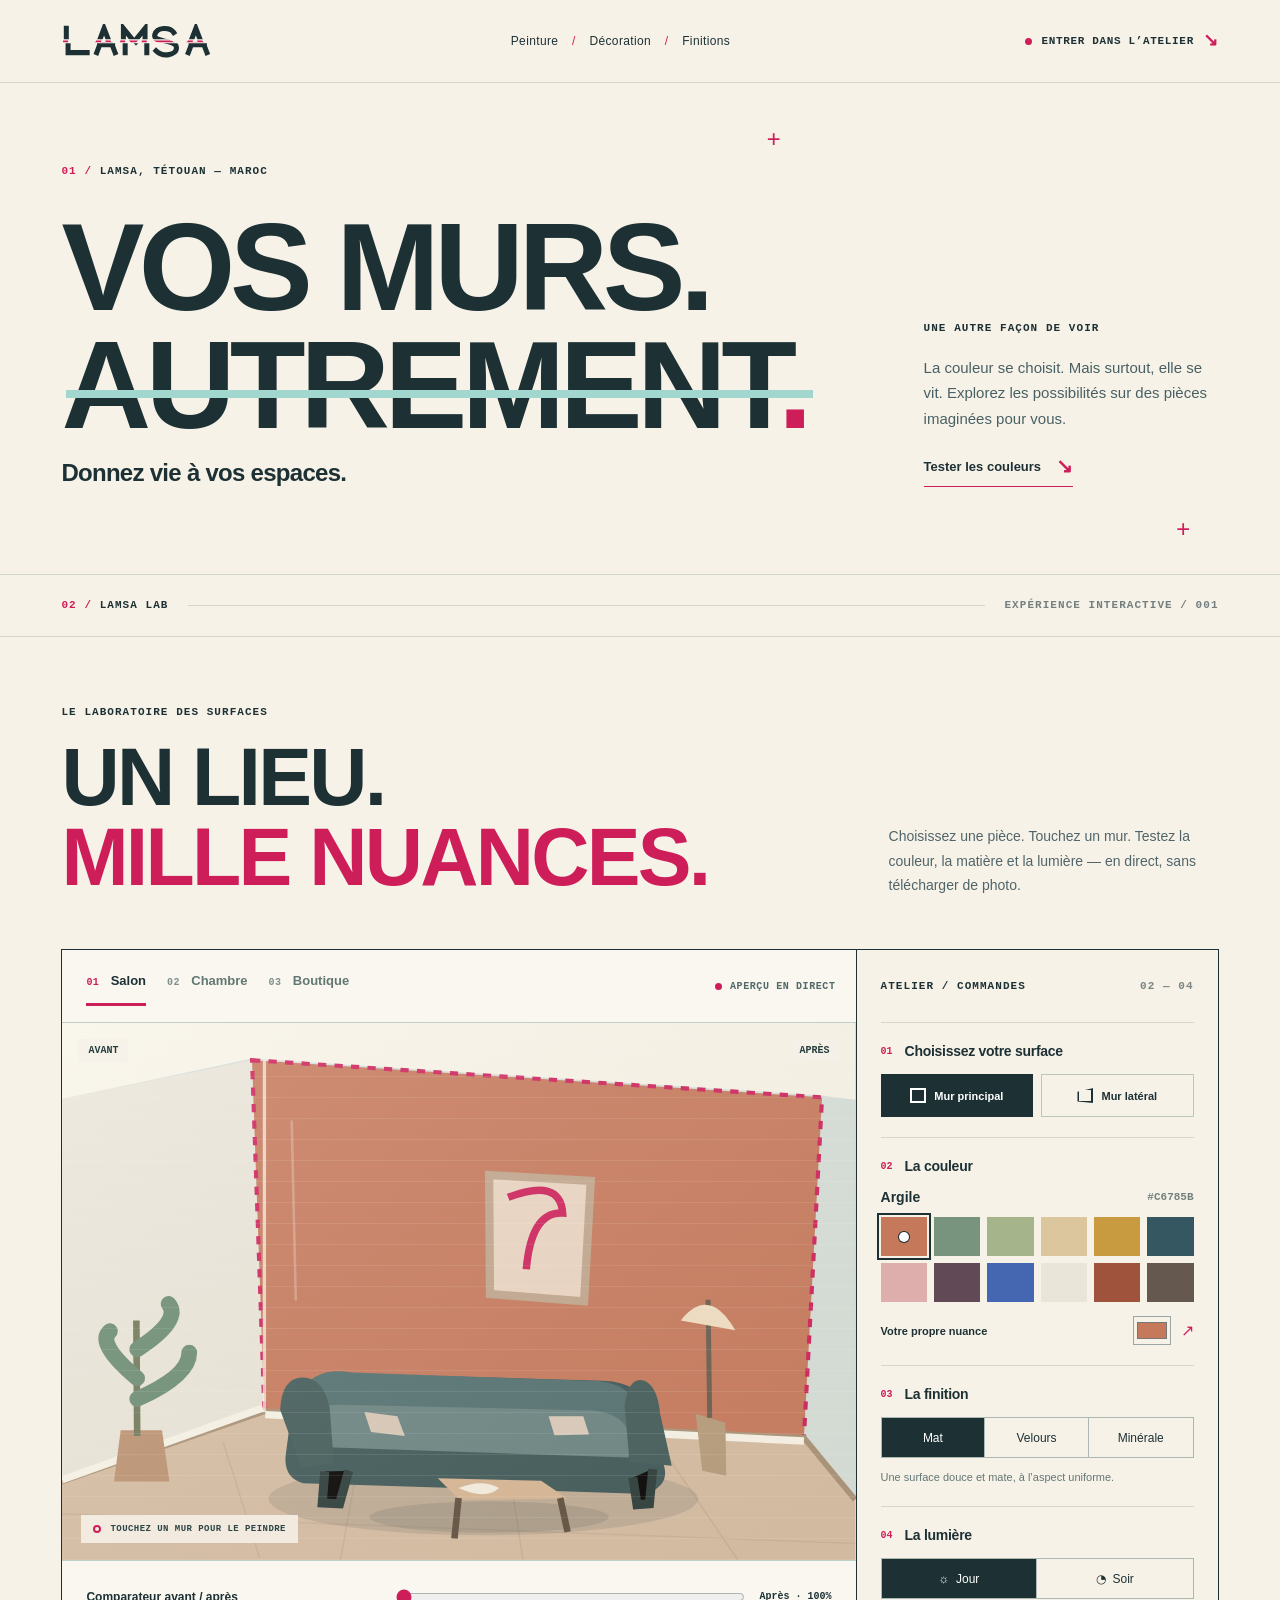
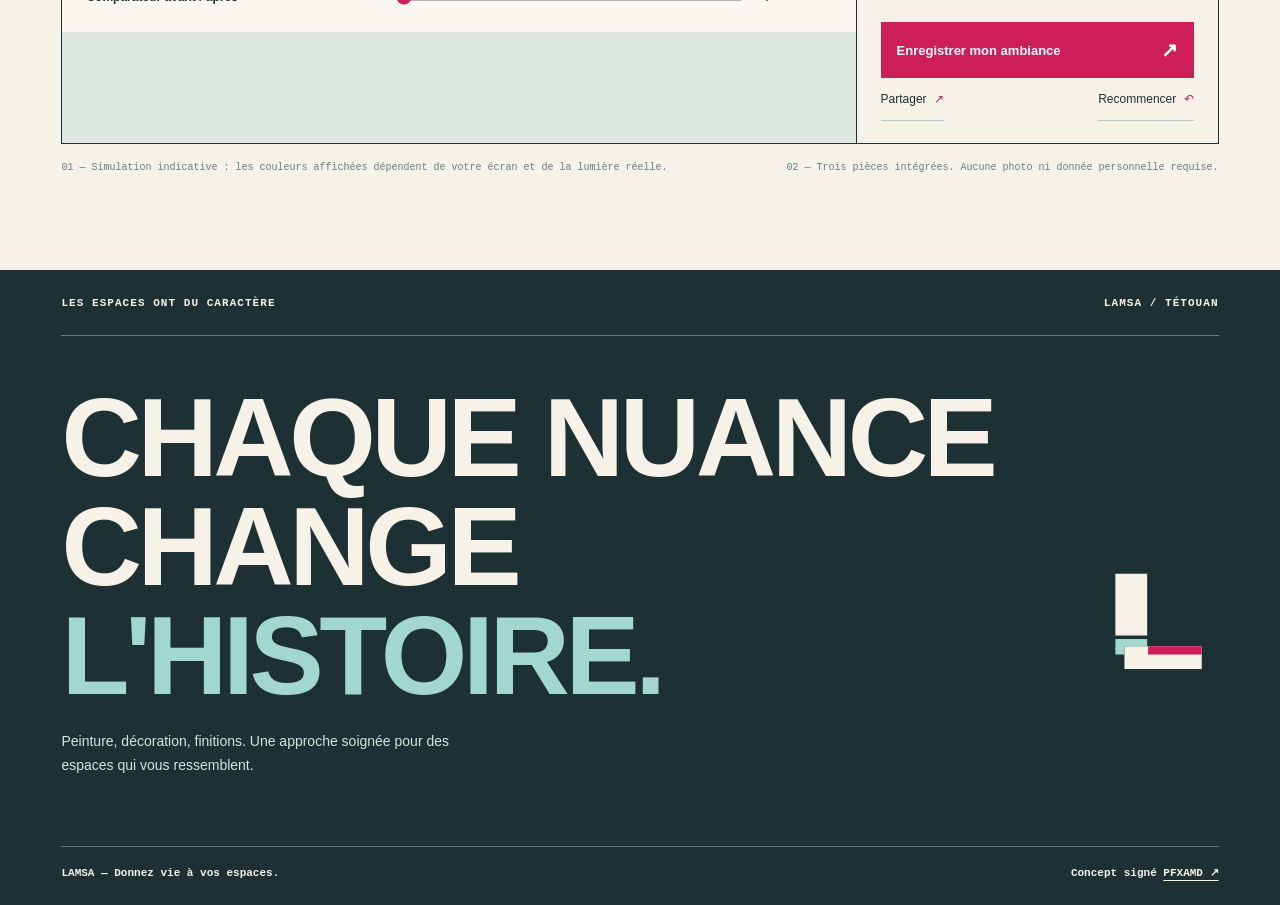
==== index.html @ 01201751 "feat: build French LAMSA brand site and interactive color lab" ====
<!doctype html>
<html lang="fr">
<head>
  <meta charset="utf-8">
  <meta name="viewport" content="width=device-width, initial-scale=1">
  <meta name="theme-color" content="#F7F2E8">
  <meta name="description" content="LAMSA, peinture et décoration à Tétouan. Découvrez notre atelier interactif et donnez vie à vos espaces.">
  <title>LAMSA — Donnez vie à vos espaces.</title>
  <link rel="icon" href="brand/lamsa-symbol.svg" type="image/svg+xml">
  <link rel="stylesheet" href="brand/tokens.css">
  <link rel="stylesheet" href="lab/lab.css">
  <script defer src="lab/lab.js"></script>
</head>
<body>
  <a class="skip" href="#atelier">Accéder à l’atelier</a>
  <div class="site-shell">
    <header class="site-header">
      <a class="logo-link" href="./" aria-label="LAMSA — accueil"><img src="brand/lamsa-wordmark.svg" alt="LAMSA" width="612" height="132"></a>
      <span class="header-service">Peinture <span class="header-dot">/</span> Décoration <span class="header-dot">/</span> Finitions</span>
      <a class="header-index" href="#atelier"><span class="status-dot" aria-hidden="true"></span>Entrer dans l’atelier <span aria-hidden="true">↘</span></a>
    </header>

    <main>
      <section class="opening" aria-labelledby="intro-title">
        <div class="intro-title">
          <span class="eyebrow"><span class="index-marker">01 /</span> LAMSA, TÉTOUAN — MAROC</span>
          <h1 id="intro-title">Vos murs.<br><span class="headline-slice">Autrement<span class="headline-period">.</span></span></h1>
          <p class="strapline">Donnez vie à vos espaces.</p>
        </div>
        <div class="intro-aside">
          <span class="eyebrow">UNE AUTRE FAÇON DE VOIR</span>
          <p>La couleur se choisit. Mais surtout, elle se vit. Explorez les possibilités sur des pièces imaginées pour vous.</p>
          <a href="#atelier" class="text-link">Tester les couleurs <span aria-hidden="true">↘</span></a>
        </div>
        <span class="opening-cross opening-cross-one" aria-hidden="true">+</span>
        <span class="opening-cross opening-cross-two" aria-hidden="true">+</span>
      </section>

      <section class="lab" id="atelier" aria-labelledby="lab-title">
        <div class="section-rule"><span class="eyebrow"><span class="index-marker">02 /</span> LAMSA LAB</span><span class="line"></span><span class="eyebrow index-right">EXPÉRIENCE INTERACTIVE / 001</span></div>
        <div class="lab-head">
          <div>
            <span class="eyebrow">LE LABORATOIRE DES SURFACES</span>
            <h2 id="lab-title">Un lieu.<br><em>Mille nuances.</em></h2>
          </div>
          <p>Choisissez une pièce. Touchez un mur. Testez la couleur, la matière et la lumière — en direct, sans télécharger de photo.</p>
        </div>
        <div class="lab-workspace">
          <div class="visual-panel">
            <div class="visual-toolbar">
              <div class="scene-switch" role="group" aria-label="Choisir une pièce">
                <button type="button" data-room="salon" aria-pressed="true">01 <span>Salon</span></button>
                <button type="button" data-room="chambre" aria-pressed="false">02 <span>Chambre</span></button>
                <button type="button" data-room="boutique" aria-pressed="false">03 <span>Boutique</span></button>
              </div>
              <span class="visual-tag"><span class="pulse-dot" aria-hidden="true"></span>APERÇU EN DIRECT</span>
            </div>
            <div class="scene-frame" id="sceneFrame">
              <svg id="roomScene" xmlns="http://www.w3.org/2000/svg" viewBox="0 0 960 650" role="group" aria-label="Visualisation d'une pièce avec murs personnalisables" preserveAspectRatio="xMidYMid meet">
                <title>Visualisation interactive des couleurs LAMSA</title>
                <desc>Choisissez un mur avec la souris, le doigt ou le clavier, puis choisissez une couleur.</desc>
              </svg>
              <div class="scene-legend" aria-hidden="true"><span class="legend-dot"></span>TOUCHEZ UN MUR POUR LE PEINDRE</div>
              <div class="comparison-tags" aria-hidden="true"><span>AVANT</span><span>APRÈS</span></div>
            </div>
            <div class="comparison-control">
              <label for="compareRange">Comparateur avant / après</label>
              <input id="compareRange" type="range" min="0" max="100" value="0" step="1" aria-label="Pourcentage de l'image avant affiché à gauche">
              <output id="compareOutput" for="compareRange">Après · 100%</output>
            </div>
          </div>

          <aside class="control-panel" aria-label="Personnalisation de la pièce">
            <div class="control-head"><span class="eyebrow">ATELIER / COMMANDES</span><span class="eyebrow">02 — 04</span></div>
            <div class="control-section wall-control">
              <div class="control-title"><span class="control-number">01</span><h3>Choisissez votre surface</h3></div>
              <div class="wall-buttons" role="group" aria-label="Mur à modifier">
                <button type="button" data-wall-button="main" aria-pressed="true"><span class="wall-icon main-wall" aria-hidden="true"></span>Mur principal</button>
                <button type="button" data-wall-button="side" aria-pressed="false"><span class="wall-icon side-wall" aria-hidden="true"></span>Mur latéral</button>
              </div>
            </div>
            <div class="control-section">
              <div class="control-title"><span class="control-number">02</span><h3>La couleur</h3></div>
              <div class="color-selection"><span id="selectedColorName">Argile</span><span id="selectedColorCode">#C6785B</span></div>
              <div class="swatches" role="group" aria-label="Nuances disponibles" id="swatches"></div>
              <div class="personal-color"><label for="customColor">Votre propre nuance</label><input id="customColor" type="color" value="#C6785B" aria-label="Choisir une couleur personnalisée"><span aria-hidden="true">↗</span></div>
            </div>
            <div class="control-section">
              <div class="control-title"><span class="control-number">03</span><h3>La finition</h3></div>
              <div class="segmented" role="group" aria-label="Finition du mur"><button type="button" data-finish="mat" aria-pressed="true">Mat</button><button type="button" data-finish="velours" aria-pressed="false">Velours</button><button type="button" data-finish="mineral" aria-pressed="false">Minérale</button></div>
              <p class="finish-description" id="finishDescription">Une surface douce et mate, à l’aspect uniforme.</p>
            </div>
            <div class="control-section lighting-control">
              <div class="control-title"><span class="control-number">04</span><h3>La lumière</h3></div>
              <div class="segmented light-options" role="group" aria-label="Éclairage de la pièce"><button type="button" data-light="jour" aria-pressed="true">☼ &nbsp;Jour</button><button type="button" data-light="soir" aria-pressed="false">◔ &nbsp;Soir</button></div>
            </div>
            <div class="action-stack"><button id="downloadBtn" type="button" class="primary-action">Enregistrer mon ambiance <span aria-hidden="true">↗</span></button><div class="secondary-actions"><button id="shareBtn" type="button">Partager <span aria-hidden="true">↗</span></button><button id="resetBtn" type="button">Recommencer <span aria-hidden="true">↶</span></button></div></div>
            <p class="action-feedback" role="status" id="actionFeedback" aria-live="polite"></p>
          </aside>
        </div>
        <div class="lab-footnotes"><p>01 — Simulation indicative : les couleurs affichées dépendent de votre écran et de la lumière réelle.</p><p>02 — Trois pièces intégrées. Aucune photo ni donnée personnelle requise.</p></div>
      </section>
      <section class="closing" aria-labelledby="closing-title"><div class="closing-rule"><span class="eyebrow">LES ESPACES ONT DU CARACTÈRE</span><span class="eyebrow">LAMSA / TÉTOUAN</span></div><div class="closing-content"><h2 id="closing-title">Chaque nuance<br>change <span>l'histoire.</span></h2><img src="brand/lamsa-symbol-white.svg" alt="" width="180" height="180"></div><p>Peinture, décoration, finitions. Une approche soignée pour des espaces qui vous ressemblent.</p><div class="closing-bottom"><span>LAMSA — Donnez vie à vos espaces.</span><span>Concept signé <a href="https://www.pfxamd.com" rel="noopener noreferrer">PFXAMD ↗</a></span></div></section>
    </main>
  </div>
</body>
</html>
---- brand/tokens.css ----
/* LAMSA — Direction 01 / La Césure. */
:root {
  --lamsa-ink: #1D3135;
  --lamsa-signature: #CE1E5A;
  --lamsa-plaster: #F7F2E8;
  --lamsa-glaze: #A2D7D0;
  --lamsa-rule: #D2D5CD;
  --lamsa-display: "Arial Narrow", "Helvetica Neue", Arial, sans-serif;
  --lamsa-text: "Helvetica Neue", Arial, sans-serif;
}
---- lab/lab.css ----
:root{color-scheme:light;font-family:Arial,"Helvetica Neue",sans-serif}*,*::before,*::after{box-sizing:border-box}html{scroll-behavior:smooth}body{margin:0;background:var(--lamsa-plaster);color:var(--lamsa-ink);font-family:var(--lamsa-text);-webkit-font-smoothing:antialiased}button,input{font:inherit}button{cursor:pointer}a{color:inherit;text-decoration:none}a:focus-visible,button:focus-visible,input:focus-visible,[tabindex]:focus-visible{outline:3px solid var(--lamsa-signature);outline-offset:3px}img,svg{display:block;max-width:100%}.skip{position:absolute;left:12px;top:-70px;padding:12px;background:#fff;z-index:20}.skip:focus{top:12px}.site-shell{max-width:1600px;margin:0 auto;overflow:clip}.eyebrow{font:700 11px/1.5 ui-monospace,Consolas,monospace;letter-spacing:.095em}.site-header{height:83px;padding:0 clamp(20px,4.8vw,76px);display:flex;align-items:center;justify-content:space-between;gap:22px;border-bottom:1px solid var(--lamsa-rule)}.logo-link{display:block;flex:none;width:154px}.logo-link img{width:100%;height:auto}.header-service{font-size:12px;letter-spacing:.03em}.header-dot{color:var(--lamsa-signature);margin:0 10px}.header-index{font:700 11px/1 ui-monospace,monospace;text-transform:uppercase;letter-spacing:.06em;display:flex;align-items:center;gap:9px;white-space:nowrap}.header-index span:last-child{color:var(--lamsa-signature);font-size:18px}.status-dot,.pulse-dot{display:inline-block;width:7px;height:7px;background:var(--lamsa-signature);border-radius:50%}.opening{position:relative;display:grid;grid-template-columns:1.4fr .6fr;gap:30px;padding:clamp(46px,6vw,100px) clamp(20px,4.8vw,76px) clamp(60px,6.8vw,108px);min-height:455px;overflow:hidden}.intro-title,.intro-aside{position:relative;z-index:1}.index-marker{color:var(--lamsa-signature)}.opening h1{font-family:Impact,"Arial Narrow",Arial,sans-serif;font-size:clamp(65px,9.7vw,170px);letter-spacing:-.044em;line-height:.95;font-weight:900;margin:30px 0 0;text-transform:uppercase}.headline-slice{position:relative;display:inline-block;white-space:nowrap}.headline-slice:after{content:"";position:absolute;left:0;right:-.01em;top:53%;height:.067em;background:var(--lamsa-glaze);transform:translateX(5px)}.headline-period{color:var(--lamsa-signature)}.strapline{font-size:clamp(16px,1.9vw,24px);font-weight:650;letter-spacing:-.03em;margin:14px 0 0}.intro-aside{align-self:end;max-width:295px;margin-left:auto}.intro-aside>p{font-size:15px;line-height:1.7;margin:18px 0 15px;color:#486064}.text-link{display:inline-flex;align-items:center;gap:15px;border-bottom:1px solid var(--lamsa-signature);font-weight:700;font-size:13px;padding:8px 0}.text-link span{color:var(--lamsa-signature);font-size:20px}.opening-cross{position:absolute;color:var(--lamsa-signature);font:24px ui-monospace,monospace}.opening-cross-one{top:44px;right:39%}.opening-cross-two{bottom:30px;right:7%}.section-rule{display:flex;align-items:center;gap:19px;padding:22px clamp(20px,4.8vw,76px);border-block:1px solid var(--lamsa-rule)}.section-rule .line{height:1px;flex:1;background:var(--lamsa-rule)}.section-rule .index-right{color:#748080}.lab-head{padding:clamp(42px,5vw,76px) clamp(20px,4.8vw,76px) clamp(30px,4vw,56px);display:grid;grid-template-columns:1fr 330px;align-items:end;gap:25px}.lab-head h2{font-family:Impact,"Arial Narrow",Arial,sans-serif;font-size:clamp(50px,6.3vw,105px);letter-spacing:-.034em;line-height:.99;font-weight:900;text-transform:uppercase;margin:18px 0 0}.lab-head h2 em{font-style:normal;color:var(--lamsa-signature)}.lab-head p{font-size:14px;line-height:1.75;margin:0;color:#506569}.lab-workspace{display:grid;grid-template-columns:minmax(0,1fr) 362px;gap:0;margin:0 clamp(20px,4.8vw,76px);border:1px solid var(--lamsa-ink);background:#F7F2E8}.visual-panel{min-width:0;display:flex;flex-direction:column;background:#DFE7E1}.visual-toolbar{min-height:73px;background:#F9F7EF;display:flex;align-items:center;justify-content:space-between;padding:10px 20px 10px 24px;gap:15px;border-bottom:1px solid #bfcfc9}.scene-switch{display:flex;gap:21px;flex-wrap:wrap}.scene-switch button{border:0;background:none;min-height:40px;font:700 10px ui-monospace,monospace;color:#80908e;padding:0 0 8px;border-bottom:3px solid transparent;letter-spacing:.04em}.scene-switch button span{font:700 13px Arial,sans-serif;letter-spacing:0;padding-left:5px;color:#627774}.scene-switch button[aria-pressed="true"]{color:var(--lamsa-signature);border-color:var(--lamsa-signature)}.scene-switch button[aria-pressed="true"] span{color:var(--lamsa-ink)}.visual-tag{font:700 10px ui-monospace,monospace;letter-spacing:.06em;display:flex;align-items:center;gap:8px;white-space:nowrap;color:#526868}.pulse-dot{animation:pulse 2.5s ease-in-out infinite}@keyframes pulse{50%{opacity:.25}}.scene-frame{width:100%;position:relative;min-height:430px;background:#CCDAD6;display:grid;place-items:center;overflow:hidden}.scene-frame:before{content:"";position:absolute;inset:0;background:repeating-linear-gradient(0deg,#ffffff17 0,#ffffff17 1px,transparent 1px,transparent 21px);pointer-events:none}.scene-frame svg{width:100%;height:auto;max-height:620px;min-height:370px;touch-action:pan-y;overflow:visible}.wall-paint{cursor:pointer;transition:opacity .14s}.wall-paint:hover,.wall-paint:focus{stroke:var(--lamsa-signature);stroke-width:8;stroke-dasharray:14 10}.wall-paint[aria-pressed="true"]{stroke:var(--lamsa-signature);stroke-width:5;stroke-dasharray:10 10}.scene-legend{position:absolute;bottom:17px;left:19px;display:flex;gap:9px;align-items:center;padding:9px 12px;background:#F7F2E8de;font:700 9px ui-monospace,monospace;letter-spacing:.05em;color:#2C4446;pointer-events:none}.legend-dot{width:8px;height:8px;border:2px solid var(--lamsa-signature);border-radius:50%}.comparison-tags{position:absolute;top:16px;left:16px;right:16px;display:flex;justify-content:space-between;font:700 10px ui-monospace,monospace;color:#253D3D;pointer-events:none}.comparison-tags span{padding:6px 10px;background:#F7F2E8C9}.comparison-control{background:#F9F7EF;min-height:72px;display:grid;grid-template-columns:1fr minmax(100px,1.2fr) auto;gap:17px;align-items:center;padding:12px 24px;border-top:1px solid #bfcfc9}.comparison-control label{font-size:12px;font-weight:650}.comparison-control input{accent-color:var(--lamsa-signature);width:100%;cursor:pointer;touch-action:pan-x}.comparison-control output{font:700 10px ui-monospace,monospace;white-space:nowrap}.control-panel{padding:0 24px 22px;min-width:0;background:#F7F2E8;border-left:1px solid var(--lamsa-ink)}.control-head{height:73px;border-bottom:1px solid #d4d6ce;display:flex;align-items:center;justify-content:space-between;gap:14px}.control-head span:last-child{color:#7A8583}.control-section{border-bottom:1px solid #d4d6ce;padding:20px 0}.control-title{display:flex;gap:12px;align-items:center;margin-bottom:15px}.control-title h3{font-size:14px;letter-spacing:-.02em;margin:0}.control-number{font:700 10px ui-monospace,monospace;color:var(--lamsa-signature)}.wall-buttons{display:flex;gap:8px}.wall-buttons button{border:1px solid #bbc6bd;padding:10px 9px;min-height:43px;display:flex;justify-content:center;gap:8px;align-items:center;flex:1;background:none;color:var(--lamsa-ink);font-size:11px;font-weight:600}.wall-buttons button[aria-pressed=true]{background:var(--lamsa-ink);border-color:var(--lamsa-ink);color:#fff}.wall-icon{width:16px;height:15px;display:inline-block;flex:none;border:2px solid currentColor}.side-wall{clip-path:polygon(0% 25%,100% 0%,100% 100%,0% 90%)}.color-selection{display:flex;justify-content:space-between;align-items:center;margin-bottom:12px;gap:10px}.color-selection span:first-child{font-size:14px;font-weight:700}.color-selection span:last-child{font:700 11px ui-monospace,monospace;color:#72817d}.swatches{display:grid;grid-template-columns:repeat(6,minmax(0,1fr));gap:7px}.swatches button{height:39px;border:2px solid transparent;position:relative;border-radius:0;padding:0;min-width:0}.swatches button[aria-pressed=true]:after{content:"";width:10px;height:10px;border-radius:50%;background:#fff;box-shadow:0 0 0 1px #172c31;position:absolute;left:50%;top:50%;transform:translate(-50%,-50%)}.swatches button[aria-pressed=true]{outline:2px solid var(--lamsa-ink);outline-offset:2px}.personal-color{margin-top:14px;display:flex;align-items:center;gap:10px}.personal-color label{font-size:11px;font-weight:650;margin-right:auto}.personal-color input{width:38px;height:29px;padding:1px;background:transparent;border:1px solid #9CA8A5;cursor:pointer}.personal-color>span{color:var(--lamsa-signature)}.segmented{display:grid;grid-template-columns:repeat(3,1fr);gap:0;border:1px solid #ABB9B2}.segmented button{min-height:39px;border:0;background:transparent;font-size:12px;color:var(--lamsa-ink);border-right:1px solid #ABB9B2}.segmented button:last-child{border-right:0}.segmented button[aria-pressed=true]{background:var(--lamsa-ink);color:white}.finish-description{color:#637674;margin:11px 0 0;font-size:11px;line-height:1.55}.light-options{grid-template-columns:1fr 1fr}.lighting-control{border-bottom:0}.action-stack{padding-top:3px}.primary-action{width:100%;display:flex;align-items:center;justify-content:space-between;gap:20px;padding:16px;background:var(--lamsa-signature);color:#fff;border:0;font-size:13px;font-weight:750;text-align:left;min-height:54px}.primary-action span{font-size:20px}.primary-action:hover{background:#ab1748}.secondary-actions{display:flex;justify-content:space-between;gap:16px}.secondary-actions button{border:0;border-bottom:1px solid #b9c6bf;background:none;font-size:12px;min-height:43px;padding:8px 0;color:var(--lamsa-ink)}.secondary-actions button span{color:var(--lamsa-signature);padding-left:4px}.action-feedback{font-size:11px;line-height:1.6;color:var(--lamsa-ink);min-height:0;margin:10px 0 0}.action-feedback:empty{display:none}.lab-footnotes{display:flex;justify-content:space-between;gap:20px;flex-wrap:wrap;padding:16px clamp(20px,4.8vw,76px) 94px}.lab-footnotes p{color:#697f7c;margin:0;font:10px/1.6 ui-monospace,monospace}.closing{background:var(--lamsa-ink);color:#f7f2e8;padding:25px clamp(20px,4.8vw,76px) 23px}.closing-rule,.closing-bottom{display:flex;justify-content:space-between;gap:22px;flex-wrap:wrap}.closing-rule{border-bottom:1px solid #647678;padding-bottom:23px}.closing-content{display:flex;justify-content:space-between;align-items:end;gap:20px;padding:47px 0 0}.closing-content h2{font-family:Impact,"Arial Narrow",Arial,sans-serif;font-size:clamp(58px,8.7vw,140px);line-height:.98;letter-spacing:-.04em;text-transform:uppercase;margin:0;font-weight:900}.closing-content h2 span{color:var(--lamsa-glaze)}.closing-content img{max-width:120px}.closing>p{font-size:14px;line-height:1.7;margin:20px 0 68px;max-width:390px;color:#d4e3dc}.closing-bottom{border-top:1px solid #647678;padding-top:18px;font:700 11px/1.6 ui-monospace,monospace}.closing-bottom a{text-decoration:underline;text-underline-offset:4px}.closing-bottom a:hover{color:var(--lamsa-glaze)}
@media(max-width:1160px){.lab-workspace{grid-template-columns:minmax(0,1fr) 318px}.control-panel{padding-inline:16px}.visual-tag{display:none}.scene-switch{gap:12px}.scene-frame{min-height:300px}.comparison-control{grid-template-columns:1fr 1fr}.comparison-control output{grid-column:2;justify-self:end}.comparison-control input{grid-column:2;grid-row:1}.comparison-control label{grid-column:1;grid-row:1}}
@media(max-width:880px){.header-service{display:none}.opening{grid-template-columns:1fr .72fr}.opening h1{font-size:clamp(56px,10vw,92px)}.lab-workspace{grid-template-columns:1fr}.control-panel{border-left:0;border-top:1px solid var(--lamsa-ink);padding:0 24px 22px}.control-panel .control-section{max-width:100%}.control-panel{display:grid;grid-template-columns:1fr 1fr;column-gap:25px}.control-head,.action-stack,.action-feedback{grid-column:1/-1}.control-head{height:50px}.wall-control{grid-column:1}.control-section:nth-of-type(2){grid-column:2;grid-row:2/4}.lighting-control{grid-column:1}.lab-head{grid-template-columns:1fr 240px}.lab-footnotes{padding-bottom:65px}.scene-frame svg{max-height:600px}}
@media(max-width:600px){.site-header{height:65px}.logo-link{width:118px}.header-index{font-size:9px}.opening{min-height:auto;display:block;padding-top:56px;padding-bottom:57px}.opening h1{font-size:clamp(56px,12.2vw,82px);margin-top:24px}.intro-aside{margin:40px 0 0;max-width:370px}.intro-aside>p{margin-top:8px}.opening-cross-one{right:16%;top:25px}.opening-cross-two{display:none}.section-rule{gap:10px}.index-right{font-size:8px}.lab-head{display:block;padding-top:40px}.lab-head h2{font-size:clamp(52px,11.4vw,75px)}.lab-head p{max-width:400px;margin-top:19px}.lab-workspace{margin:0 12px}.visual-toolbar{padding:8px 12px;min-height:64px}.scene-switch{gap:12px}.scene-switch button{font-size:9px}.scene-switch button span{font-size:12px}.scene-frame{min-height:255px}.scene-frame svg{min-height:240px}.scene-legend{font-size:8px;left:10px;bottom:10px;padding:8px}.comparison-tags{top:8px;left:8px;right:8px;font-size:8px}.comparison-control{padding:14px;gap:6px}.comparison-control label{font-size:10px}.comparison-control output{font-size:9px}.control-panel{display:block;padding:0 18px 22px}.control-head{height:53px}.control-section:nth-of-type(2){grid-column:auto;grid-row:auto}.wall-buttons button{min-height:48px}.swatches{grid-template-columns:repeat(6,1fr);gap:8px}.swatches button{height:42px}.lab-footnotes{padding:14px 22px 64px}.closing-content h2{font-size:clamp(52px,11.7vw,76px)}.closing-content img{width:66px}.closing>p{margin-bottom:60px}.closing-bottom{font-size:10px}}
@media(max-width:375px){.header-index{font-size:0}.header-index span:last-child{font-size:20px}.opening h1{font-size:12vw}.scene-switch{gap:7px}.scene-switch button span{font-size:11px}.wall-buttons button{font-size:10px}}
@media(prefers-reduced-motion:reduce){*,*::before,*::after{scroll-behavior:auto!important;animation:none!important;transition:none!important}}
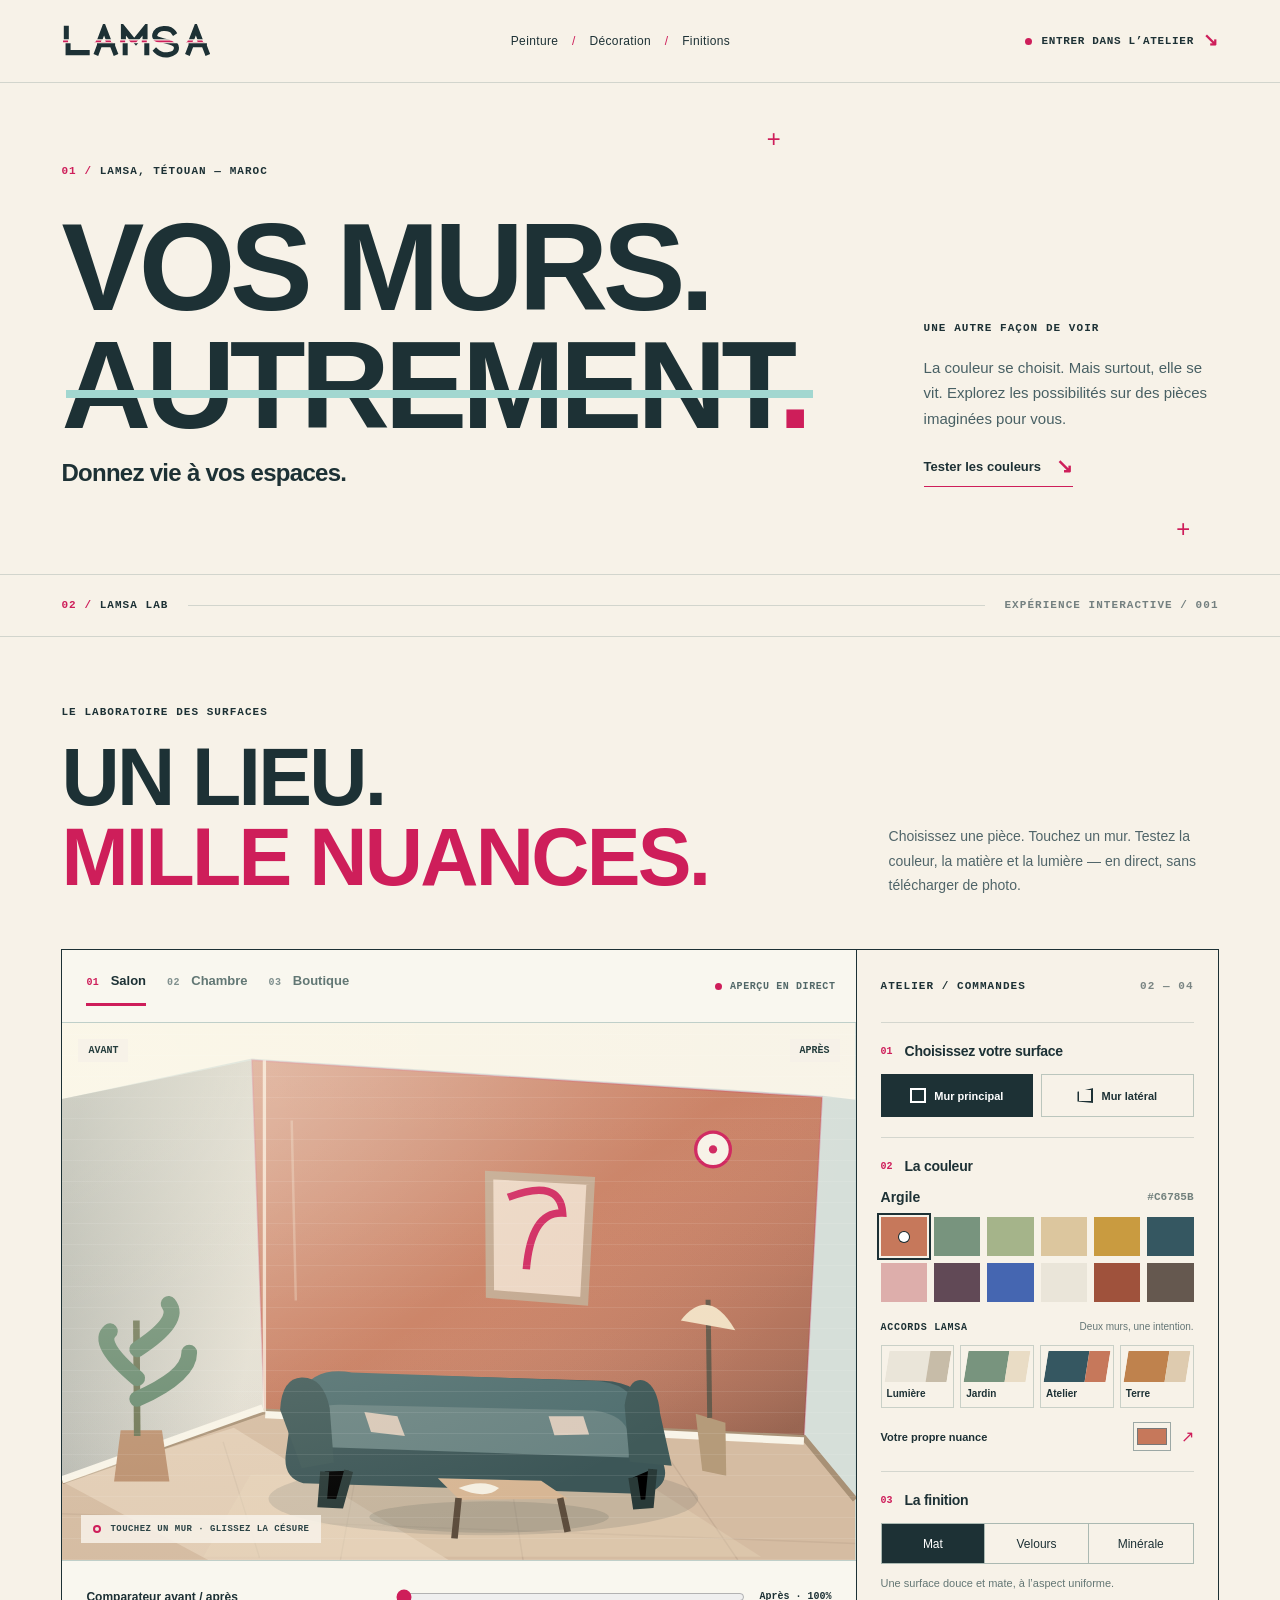
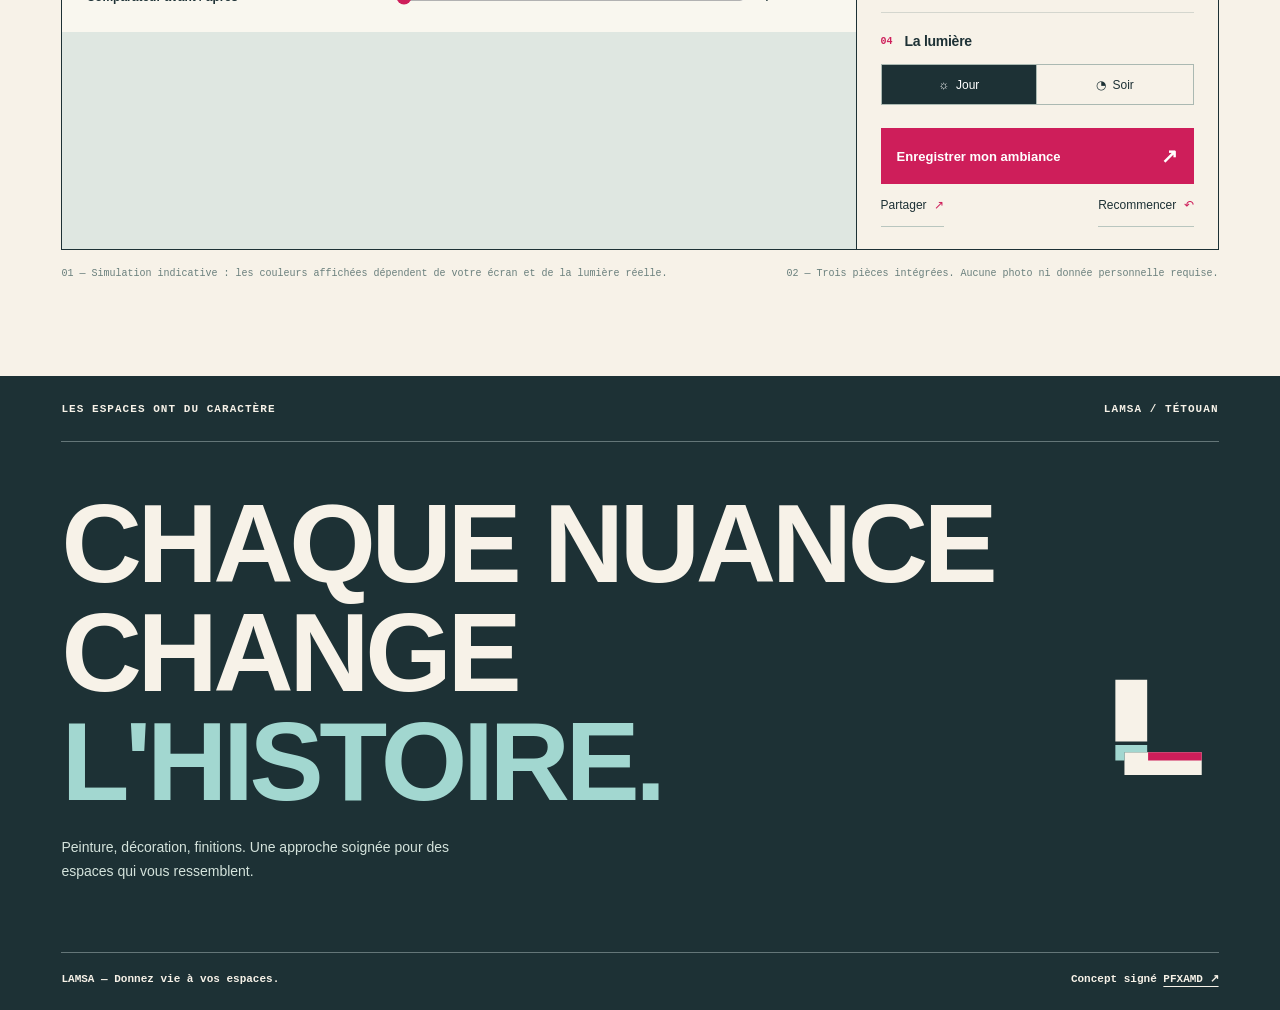
==== commit 27732564: "feat(lab): refine material lighting, paired harmonies and draggable reveal" ====
--- a/index.html
+++ b/index.html
@@ -60,7 +60,7 @@
                 <title>Visualisation interactive des couleurs LAMSA</title>
                 <desc>Choisissez un mur avec la souris, le doigt ou le clavier, puis choisissez une couleur.</desc>
               </svg>
-              <div class="scene-legend" aria-hidden="true"><span class="legend-dot"></span>TOUCHEZ UN MUR POUR LE PEINDRE</div>
+              <div class="scene-legend" aria-hidden="true"><span class="legend-dot"></span>TOUCHEZ UN MUR · GLISSEZ LA CÉSURE</div>
               <div class="comparison-tags" aria-hidden="true"><span>AVANT</span><span>APRÈS</span></div>
             </div>
             <div class="comparison-control">
@@ -83,6 +83,8 @@
               <div class="control-title"><span class="control-number">02</span><h3>La couleur</h3></div>
               <div class="color-selection"><span id="selectedColorName">Argile</span><span id="selectedColorCode">#C6785B</span></div>
               <div class="swatches" role="group" aria-label="Nuances disponibles" id="swatches"></div>
+              <div class="harmonies-heading"><span>ACCORDS LAMSA</span><small>Deux murs, une intention.</small></div>
+              <div class="harmonies" role="group" id="harmonies" aria-label="Harmonies de couleurs coordonnées"></div>
               <div class="personal-color"><label for="customColor">Votre propre nuance</label><input id="customColor" type="color" value="#C6785B" aria-label="Choisir une couleur personnalisée"><span aria-hidden="true">↗</span></div>
             </div>
             <div class="control-section">
--- a/lab/lab.css
+++ b/lab/lab.css
@@ -4,3 +4,22 @@
 @media(max-width:600px){.site-header{height:65px}.logo-link{width:118px}.header-index{font-size:9px}.opening{min-height:auto;display:block;padding-top:56px;padding-bottom:57px}.opening h1{font-size:clamp(56px,12.2vw,82px);margin-top:24px}.intro-aside{margin:40px 0 0;max-width:370px}.intro-aside>p{margin-top:8px}.opening-cross-one{right:16%;top:25px}.opening-cross-two{display:none}.section-rule{gap:10px}.index-right{font-size:8px}.lab-head{display:block;padding-top:40px}.lab-head h2{font-size:clamp(52px,11.4vw,75px)}.lab-head p{max-width:400px;margin-top:19px}.lab-workspace{margin:0 12px}.visual-toolbar{padding:8px 12px;min-height:64px}.scene-switch{gap:12px}.scene-switch button{font-size:9px}.scene-switch button span{font-size:12px}.scene-frame{min-height:255px}.scene-frame svg{min-height:240px}.scene-legend{font-size:8px;left:10px;bottom:10px;padding:8px}.comparison-tags{top:8px;left:8px;right:8px;font-size:8px}.comparison-control{padding:14px;gap:6px}.comparison-control label{font-size:10px}.comparison-control output{font-size:9px}.control-panel{display:block;padding:0 18px 22px}.control-head{height:53px}.control-section:nth-of-type(2){grid-column:auto;grid-row:auto}.wall-buttons button{min-height:48px}.swatches{grid-template-columns:repeat(6,1fr);gap:8px}.swatches button{height:42px}.lab-footnotes{padding:14px 22px 64px}.closing-content h2{font-size:clamp(52px,11.7vw,76px)}.closing-content img{width:66px}.closing>p{margin-bottom:60px}.closing-bottom{font-size:10px}}
 @media(max-width:375px){.header-index{font-size:0}.header-index span:last-child{font-size:20px}.opening h1{font-size:12vw}.scene-switch{gap:7px}.scene-switch button span{font-size:11px}.wall-buttons button{font-size:10px}}
 @media(prefers-reduced-motion:reduce){*,*::before,*::after{scroll-behavior:auto!important;animation:none!important;transition:none!important}}
+
+/* Phase 02 — paired architectural harmonies and a tactile comparison seam. */
+.harmonies-heading{display:flex;align-items:baseline;justify-content:space-between;gap:9px;margin:18px 0 10px;font:700 10px/1.4 ui-monospace,monospace;letter-spacing:.07em}
+.harmonies-heading small{color:#647676;font:400 10px/1.4 Arial,sans-serif;letter-spacing:0}
+.harmonies{display:grid;grid-template-columns:repeat(4,minmax(0,1fr));gap:6px}
+.harmony-choice{min-width:0;padding:5px 5px 8px;border:1px solid #C9D0C7;background:#F7F2E8;color:var(--lamsa-ink);text-align:left;display:grid;gap:6px;transition:border-color 160ms ease,background 160ms ease}
+.harmony-choice:hover{border-color:var(--lamsa-ink)}
+.harmony-choice[aria-pressed="true"]{outline:2px solid var(--lamsa-signature);outline-offset:1px;border-color:var(--lamsa-signature)}
+.harmony-tiles{height:31px;display:grid;grid-template-columns:2fr 1fr;transform:skewX(-9deg);overflow:hidden}
+.harmony-tiles i{display:block}
+.harmony-name{font-size:10px;font-weight:650;overflow-wrap:anywhere}
+.scene-frame:has(#comparisonHandle:not([style*="display: none"])) .scene-legend{opacity:.35}
+@media(min-width:880px) and (max-width:1060px){.harmonies{grid-template-columns:repeat(2,minmax(0,1fr))}}
+@media(max-width:600px){.harmonies{gap:8px}.harmony-choice{min-height:64px;padding:6px}.harmony-tiles{height:30px}.harmony-name{font-size:10px}}
+@media(prefers-reduced-motion:reduce){.harmony-choice{transition:none}}
+
+/* Selection is indicated by the precision pin, not a distracting dashed perimeter. */
+.wall-paint[aria-pressed="true"]{stroke:color-mix(in srgb,var(--lamsa-signature) 24%,transparent);stroke-width:2;stroke-dasharray:none}
+.wall-paint:is(:hover,:focus){stroke:var(--lamsa-signature);stroke-width:4;stroke-dasharray:12 10}
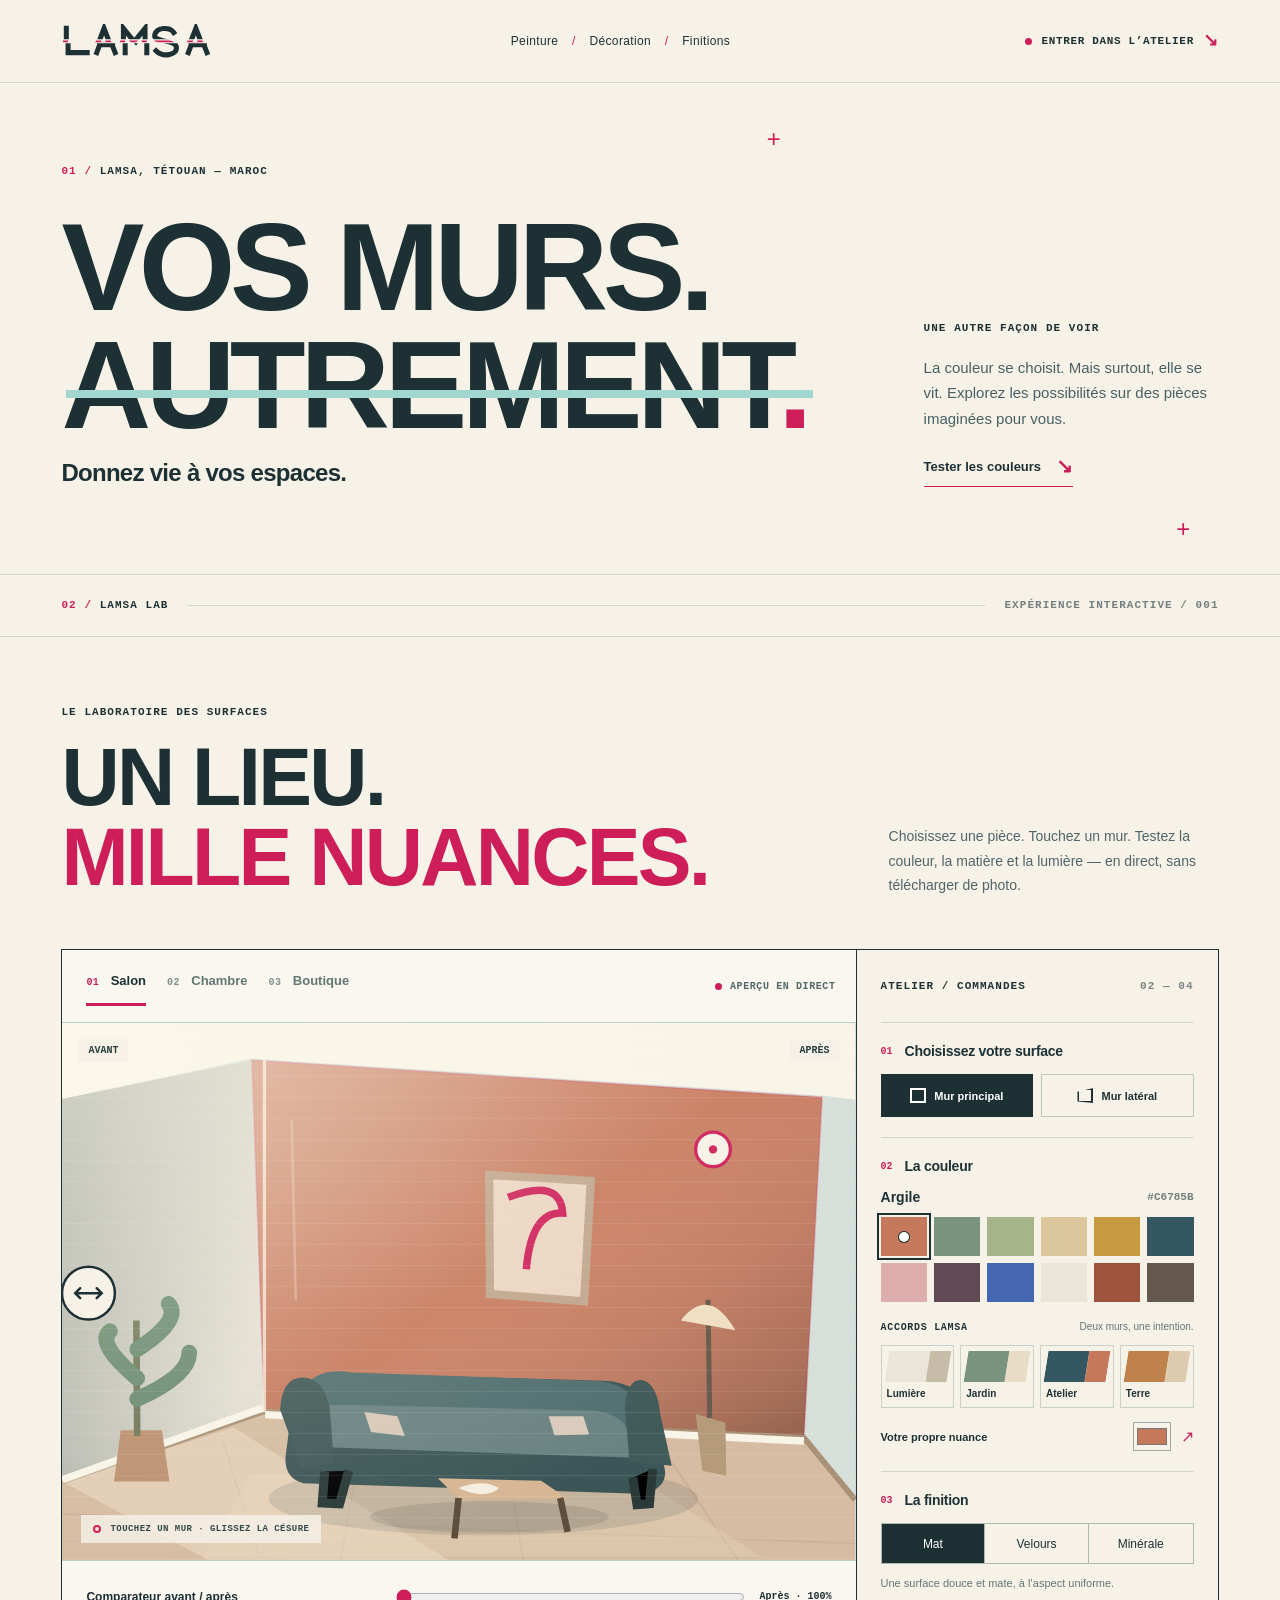
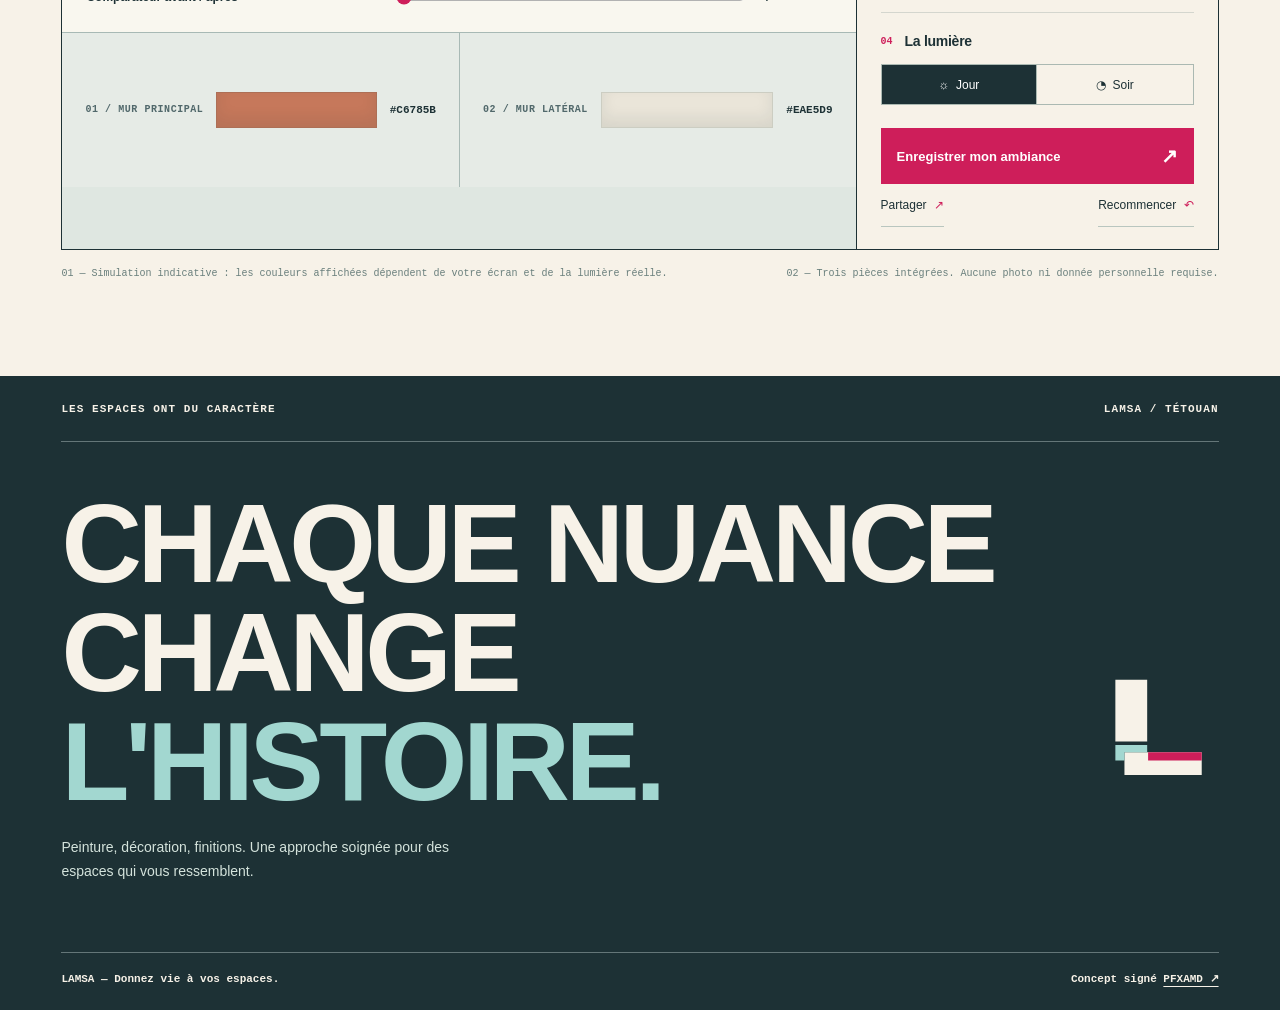
==== commit 0fc8b488: "fix(lab): finalize comparison, exports and reproducible regression tests" ====
--- a/index.html
+++ b/index.html
@@ -68,6 +68,10 @@
               <input id="compareRange" type="range" min="0" max="100" value="0" step="1" aria-label="Pourcentage de l'image avant affiché à gauche">
               <output id="compareOutput" for="compareRange">Après · 100%</output>
             </div>
+            <div class="wall-summary" aria-label="Couleurs appliquées dans la pièce">
+              <div class="wall-summary-item"><span class="wall-summary-index">01 / MUR PRINCIPAL</span><span class="wall-summary-chip" id="visualMainSample" aria-hidden="true"></span><strong id="visualMainColor">#C6785B</strong></div>
+              <div class="wall-summary-item"><span class="wall-summary-index">02 / MUR LATÉRAL</span><span class="wall-summary-chip" id="visualSideSample" aria-hidden="true"></span><strong id="visualSideColor">#EAE5D9</strong></div>
+            </div>
           </div>
 
           <aside class="control-panel" aria-label="Personnalisation de la pièce">
--- a/lab/lab.css
+++ b/lab/lab.css
@@ -15,11 +15,26 @@
 .harmony-tiles{height:31px;display:grid;grid-template-columns:2fr 1fr;transform:skewX(-9deg);overflow:hidden}
 .harmony-tiles i{display:block}
 .harmony-name{font-size:10px;font-weight:650;overflow-wrap:anywhere}
-.scene-frame:has(#comparisonHandle:not([style*="display: none"])) .scene-legend{opacity:.35}
+.scene-frame .scene-legend{opacity:.96}
 @media(min-width:880px) and (max-width:1060px){.harmonies{grid-template-columns:repeat(2,minmax(0,1fr))}}
 @media(max-width:600px){.harmonies{gap:8px}.harmony-choice{min-height:64px;padding:6px}.harmony-tiles{height:30px}.harmony-name{font-size:10px}}
 @media(prefers-reduced-motion:reduce){.harmony-choice{transition:none}}
 
 /* Selection is indicated by the precision pin, not a distracting dashed perimeter. */
 .wall-paint[aria-pressed="true"]{stroke:color-mix(in srgb,var(--lamsa-signature) 24%,transparent);stroke-width:2;stroke-dasharray:none}
-.wall-paint:is(:hover,:focus){stroke:var(--lamsa-signature);stroke-width:4;stroke-dasharray:12 10}
+.wall-paint:focus-visible{stroke:var(--lamsa-signature);stroke-width:4;stroke-dasharray:12 10}
+@media(hover:hover) and (pointer:fine){.wall-paint:hover{stroke:var(--lamsa-signature);stroke-width:3;stroke-dasharray:12 10}}
+
+/* Comparison handle remains discoverable at both ends of the seam. */
+#comparisonHitArea{cursor:ew-resize;touch-action:none}
+
+/* Architectural color index: use remaining desktop preview space to show the
+ * two currently painted surfaces instead of a decorative empty gutter. */
+.wall-summary{display:grid;grid-template-columns:1fr 1fr;flex:1;min-height:97px;max-height:155px;border-top:1px solid #A8B9B5;background:#E6EBE6}
+.wall-summary-item{display:flex;align-items:center;gap:13px;padding:16px clamp(12px,1.8vw,28px);min-width:0}
+.wall-summary-item+.wall-summary-item{border-left:1px solid #A8B9B5}
+.wall-summary-index{font:700 10px/1.45 ui-monospace,monospace;letter-spacing:.055em;color:#51686B}
+.wall-summary-chip{display:block;flex:1;height:36px;min-width:30px;max-width:190px;border:1px solid #17393C24;box-shadow:inset 0 -8px 15px #152c2d16}
+.wall-summary-item strong{font:700 11px ui-monospace,monospace;white-space:nowrap}
+@media(max-width:1170px){.wall-summary-item{gap:8px;padding:12px}.wall-summary-index{font-size:9px}.wall-summary-chip{min-width:18px}.wall-summary-item strong{font-size:10px}}
+@media(max-width:880px){.wall-summary{display:none}}
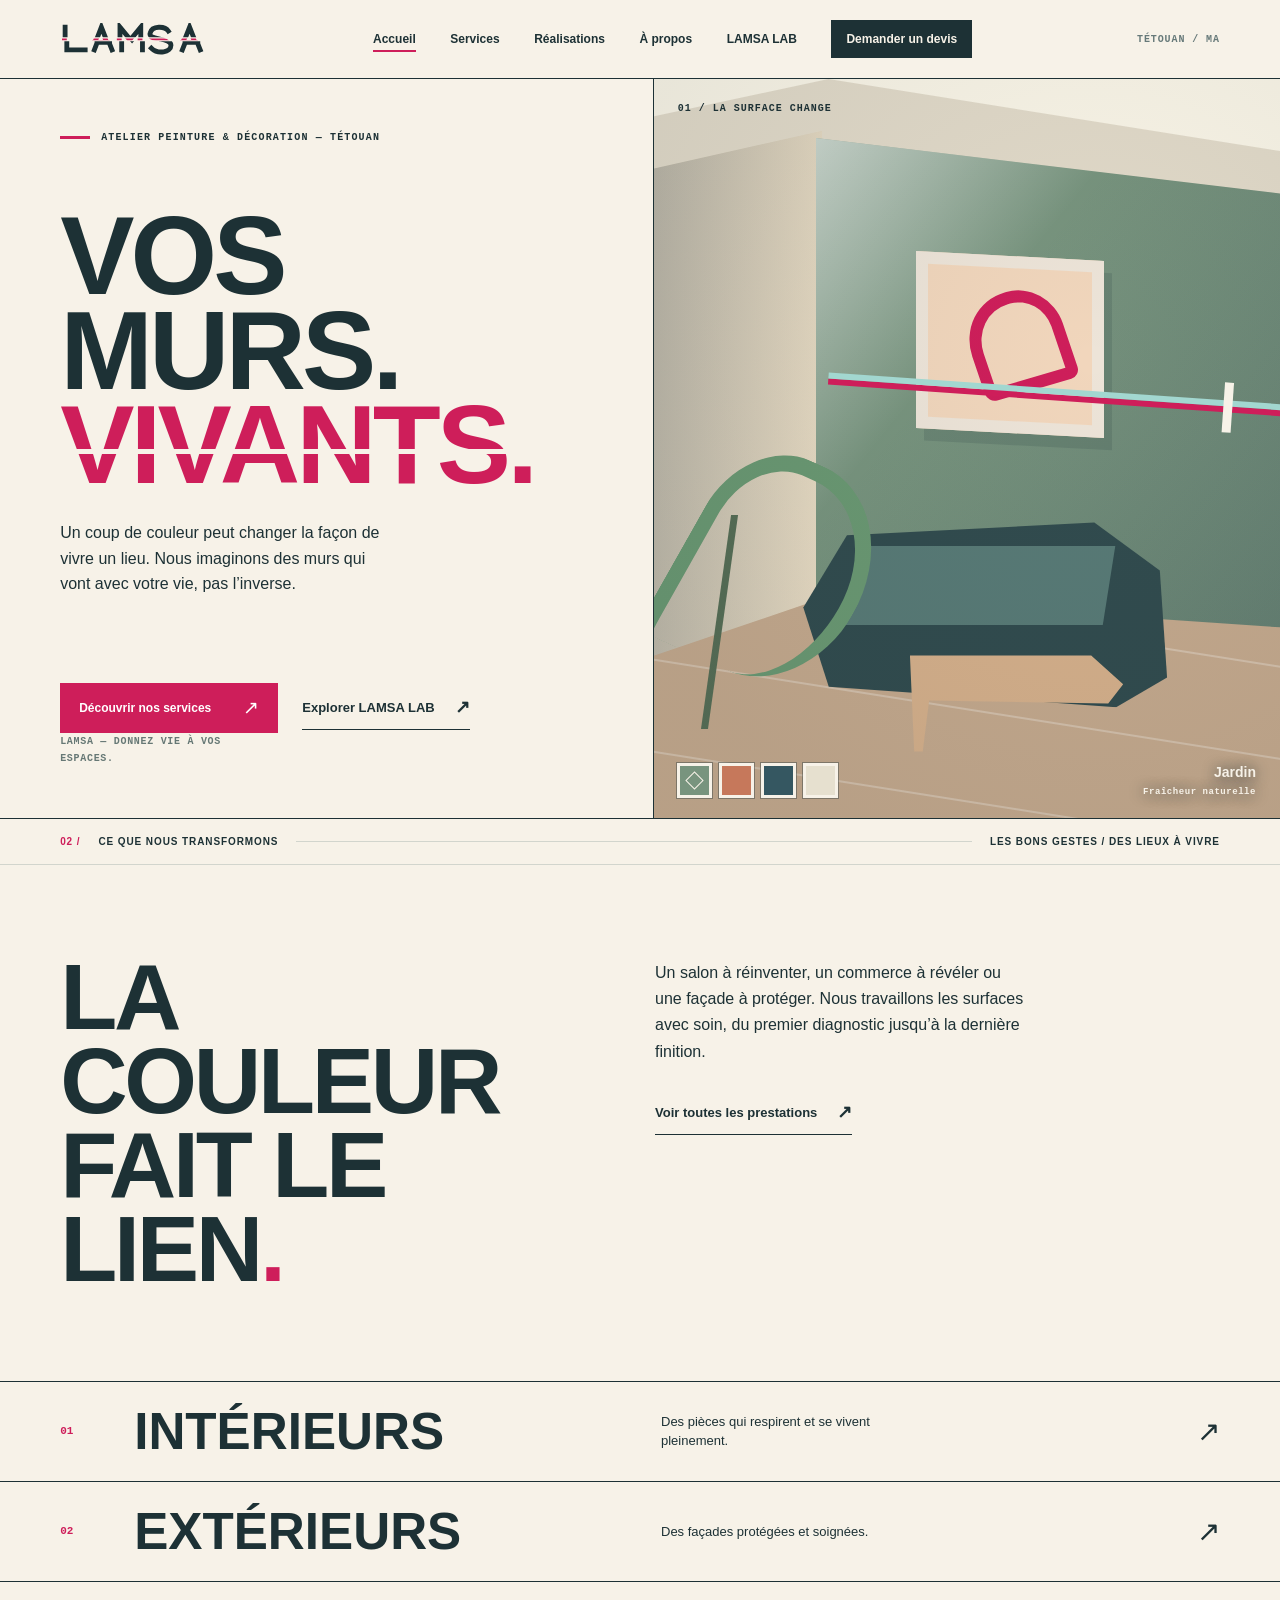
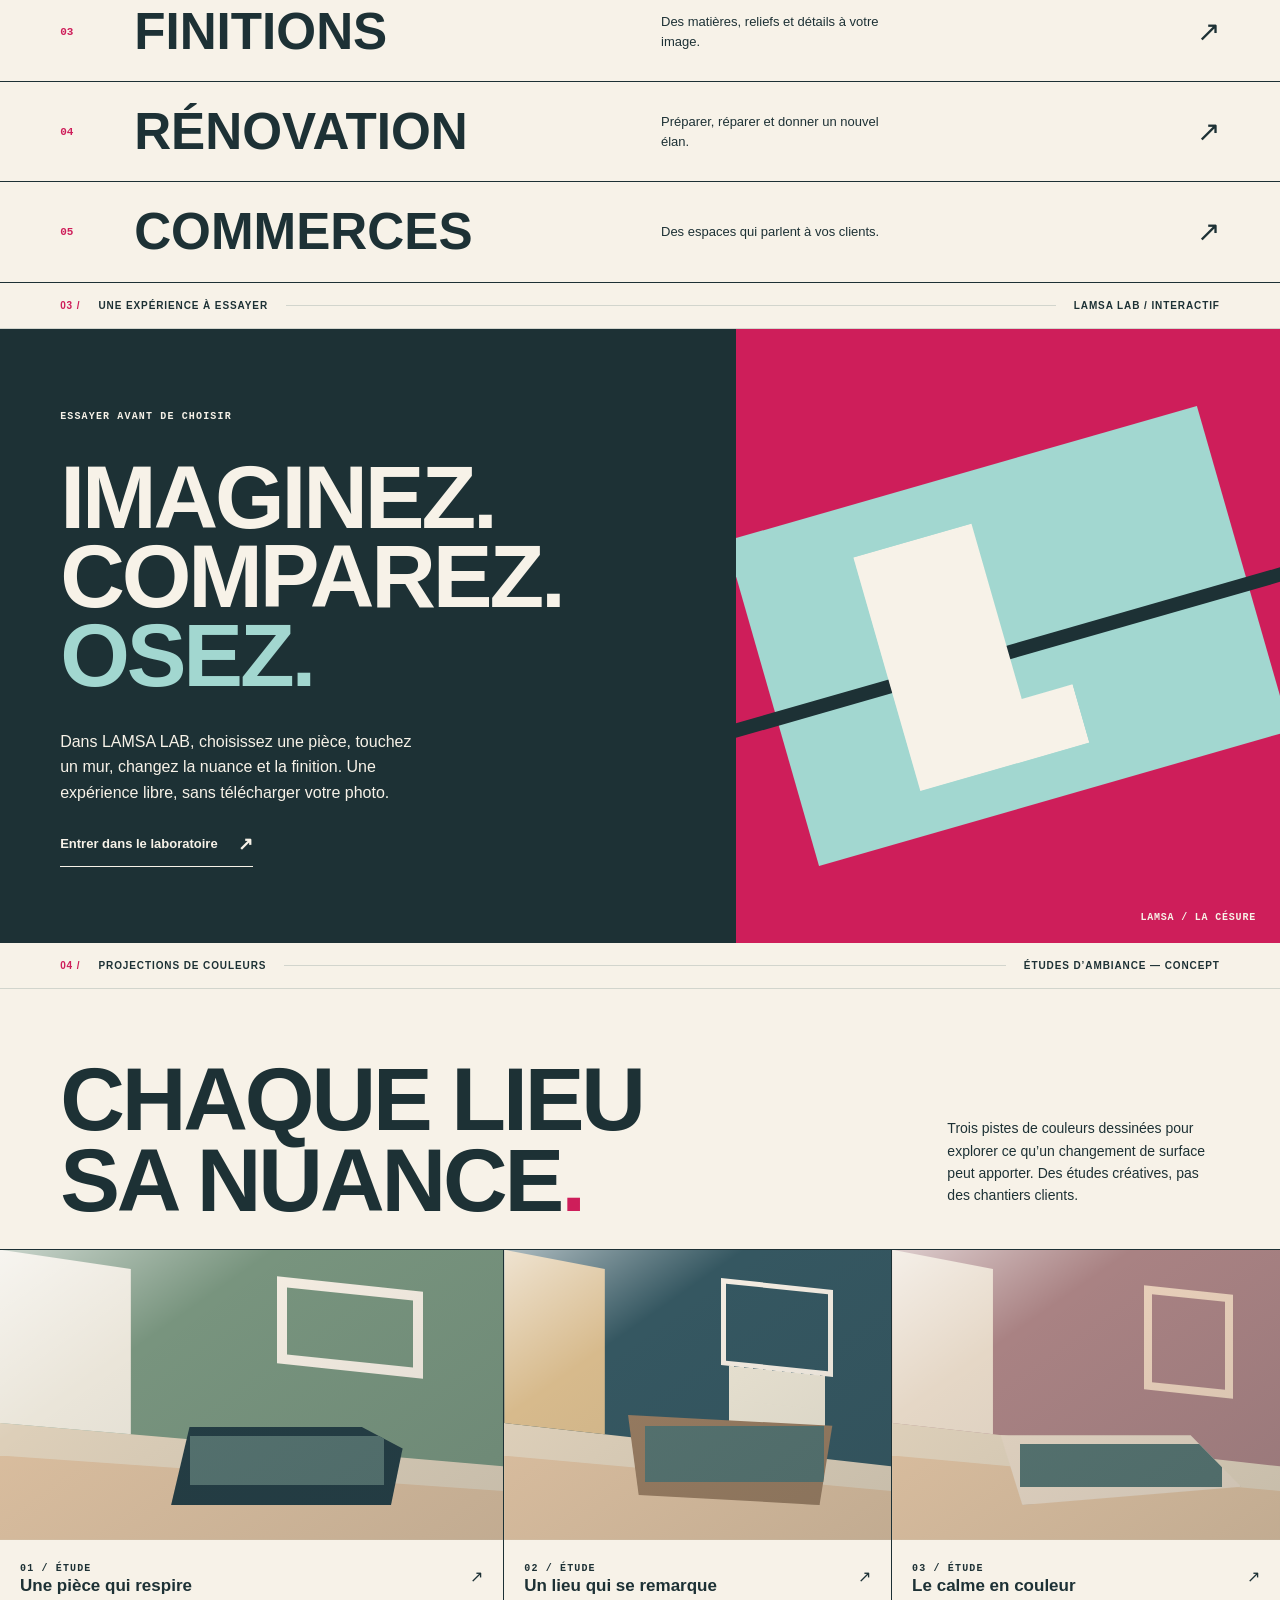
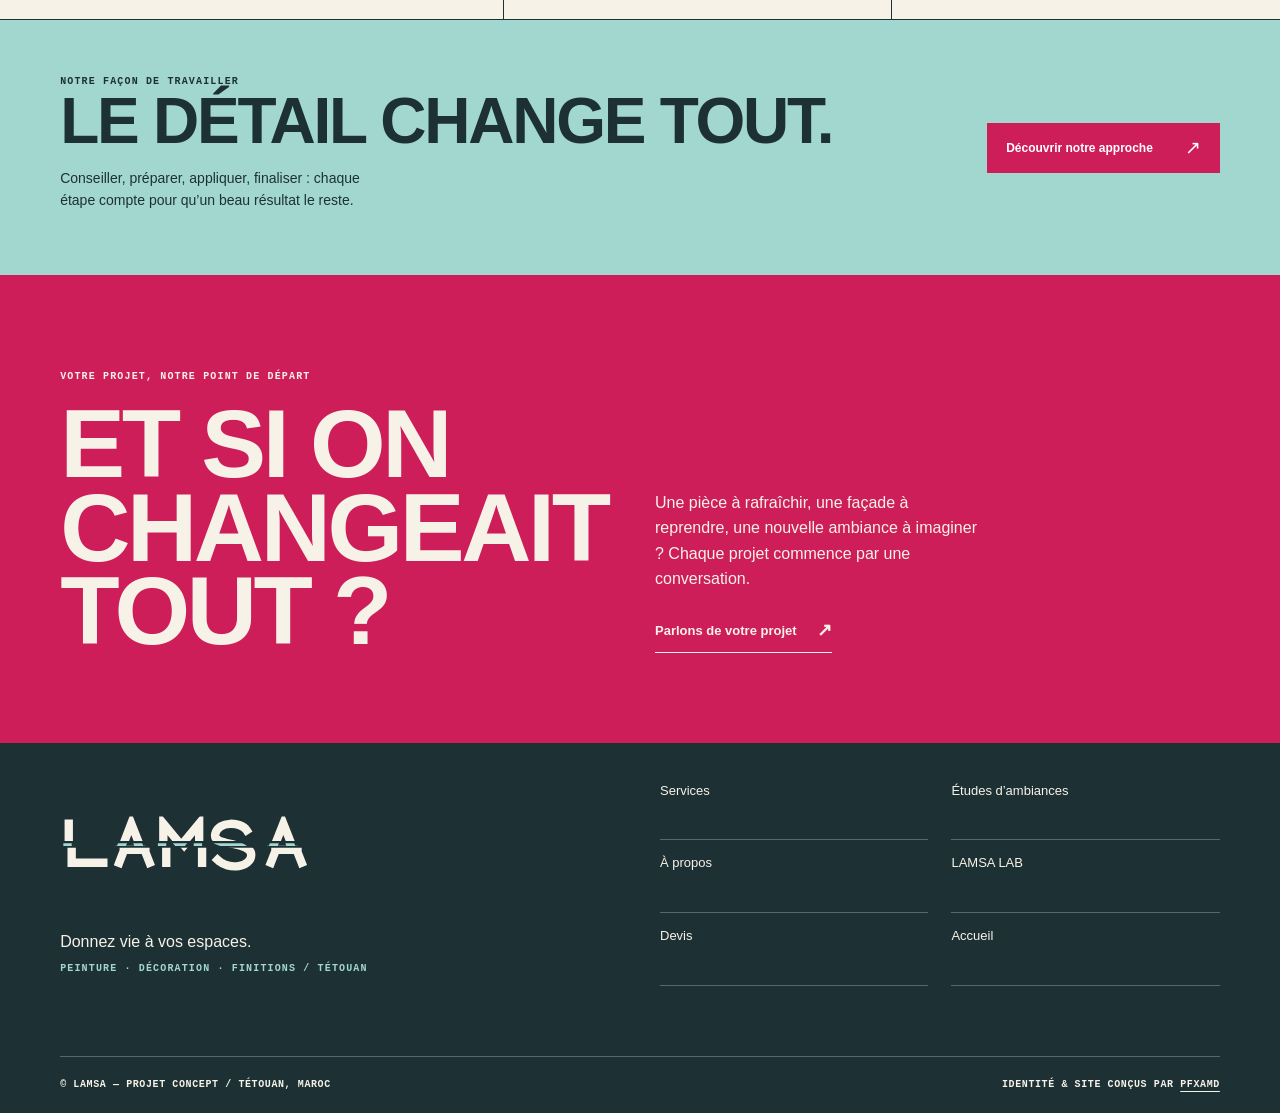
==== commit cbaf8243: "feat: build French multi-page LAMSA website around the color lab" ====
--- a/index.html
+++ b/index.html
@@ -1,113 +1,45 @@
 <!doctype html>
-<html lang="fr">
-<head>
-  <meta charset="utf-8">
-  <meta name="viewport" content="width=device-width, initial-scale=1">
-  <meta name="theme-color" content="#F7F2E8">
-  <meta name="description" content="LAMSA, peinture et décoration à Tétouan. Découvrez notre atelier interactif et donnez vie à vos espaces.">
-  <title>LAMSA — Donnez vie à vos espaces.</title>
-  <link rel="icon" href="brand/lamsa-symbol.svg" type="image/svg+xml">
-  <link rel="stylesheet" href="brand/tokens.css">
-  <link rel="stylesheet" href="lab/lab.css">
-  <script defer src="lab/lab.js"></script>
-</head>
-<body>
-  <a class="skip" href="#atelier">Accéder à l’atelier</a>
-  <div class="site-shell">
-    <header class="site-header">
-      <a class="logo-link" href="./" aria-label="LAMSA — accueil"><img src="brand/lamsa-wordmark.svg" alt="LAMSA" width="612" height="132"></a>
-      <span class="header-service">Peinture <span class="header-dot">/</span> Décoration <span class="header-dot">/</span> Finitions</span>
-      <a class="header-index" href="#atelier"><span class="status-dot" aria-hidden="true"></span>Entrer dans l’atelier <span aria-hidden="true">↘</span></a>
-    </header>
-
-    <main>
-      <section class="opening" aria-labelledby="intro-title">
-        <div class="intro-title">
-          <span class="eyebrow"><span class="index-marker">01 /</span> LAMSA, TÉTOUAN — MAROC</span>
-          <h1 id="intro-title">Vos murs.<br><span class="headline-slice">Autrement<span class="headline-period">.</span></span></h1>
-          <p class="strapline">Donnez vie à vos espaces.</p>
-        </div>
-        <div class="intro-aside">
-          <span class="eyebrow">UNE AUTRE FAÇON DE VOIR</span>
-          <p>La couleur se choisit. Mais surtout, elle se vit. Explorez les possibilités sur des pièces imaginées pour vous.</p>
-          <a href="#atelier" class="text-link">Tester les couleurs <span aria-hidden="true">↘</span></a>
-        </div>
-        <span class="opening-cross opening-cross-one" aria-hidden="true">+</span>
-        <span class="opening-cross opening-cross-two" aria-hidden="true">+</span>
-      </section>
-
-      <section class="lab" id="atelier" aria-labelledby="lab-title">
-        <div class="section-rule"><span class="eyebrow"><span class="index-marker">02 /</span> LAMSA LAB</span><span class="line"></span><span class="eyebrow index-right">EXPÉRIENCE INTERACTIVE / 001</span></div>
-        <div class="lab-head">
-          <div>
-            <span class="eyebrow">LE LABORATOIRE DES SURFACES</span>
-            <h2 id="lab-title">Un lieu.<br><em>Mille nuances.</em></h2>
-          </div>
-          <p>Choisissez une pièce. Touchez un mur. Testez la couleur, la matière et la lumière — en direct, sans télécharger de photo.</p>
-        </div>
-        <div class="lab-workspace">
-          <div class="visual-panel">
-            <div class="visual-toolbar">
-              <div class="scene-switch" role="group" aria-label="Choisir une pièce">
-                <button type="button" data-room="salon" aria-pressed="true">01 <span>Salon</span></button>
-                <button type="button" data-room="chambre" aria-pressed="false">02 <span>Chambre</span></button>
-                <button type="button" data-room="boutique" aria-pressed="false">03 <span>Boutique</span></button>
-              </div>
-              <span class="visual-tag"><span class="pulse-dot" aria-hidden="true"></span>APERÇU EN DIRECT</span>
-            </div>
-            <div class="scene-frame" id="sceneFrame">
-              <svg id="roomScene" xmlns="http://www.w3.org/2000/svg" viewBox="0 0 960 650" role="group" aria-label="Visualisation d'une pièce avec murs personnalisables" preserveAspectRatio="xMidYMid meet">
-                <title>Visualisation interactive des couleurs LAMSA</title>
-                <desc>Choisissez un mur avec la souris, le doigt ou le clavier, puis choisissez une couleur.</desc>
-              </svg>
-              <div class="scene-legend" aria-hidden="true"><span class="legend-dot"></span>TOUCHEZ UN MUR · GLISSEZ LA CÉSURE</div>
-              <div class="comparison-tags" aria-hidden="true"><span>AVANT</span><span>APRÈS</span></div>
-            </div>
-            <div class="comparison-control">
-              <label for="compareRange">Comparateur avant / après</label>
-              <input id="compareRange" type="range" min="0" max="100" value="0" step="1" aria-label="Pourcentage de l'image avant affiché à gauche">
-              <output id="compareOutput" for="compareRange">Après · 100%</output>
-            </div>
-            <div class="wall-summary" aria-label="Couleurs appliquées dans la pièce">
-              <div class="wall-summary-item"><span class="wall-summary-index">01 / MUR PRINCIPAL</span><span class="wall-summary-chip" id="visualMainSample" aria-hidden="true"></span><strong id="visualMainColor">#C6785B</strong></div>
-              <div class="wall-summary-item"><span class="wall-summary-index">02 / MUR LATÉRAL</span><span class="wall-summary-chip" id="visualSideSample" aria-hidden="true"></span><strong id="visualSideColor">#EAE5D9</strong></div>
-            </div>
-          </div>
-
-          <aside class="control-panel" aria-label="Personnalisation de la pièce">
-            <div class="control-head"><span class="eyebrow">ATELIER / COMMANDES</span><span class="eyebrow">02 — 04</span></div>
-            <div class="control-section wall-control">
-              <div class="control-title"><span class="control-number">01</span><h3>Choisissez votre surface</h3></div>
-              <div class="wall-buttons" role="group" aria-label="Mur à modifier">
-                <button type="button" data-wall-button="main" aria-pressed="true"><span class="wall-icon main-wall" aria-hidden="true"></span>Mur principal</button>
-                <button type="button" data-wall-button="side" aria-pressed="false"><span class="wall-icon side-wall" aria-hidden="true"></span>Mur latéral</button>
-              </div>
-            </div>
-            <div class="control-section">
-              <div class="control-title"><span class="control-number">02</span><h3>La couleur</h3></div>
-              <div class="color-selection"><span id="selectedColorName">Argile</span><span id="selectedColorCode">#C6785B</span></div>
-              <div class="swatches" role="group" aria-label="Nuances disponibles" id="swatches"></div>
-              <div class="harmonies-heading"><span>ACCORDS LAMSA</span><small>Deux murs, une intention.</small></div>
-              <div class="harmonies" role="group" id="harmonies" aria-label="Harmonies de couleurs coordonnées"></div>
-              <div class="personal-color"><label for="customColor">Votre propre nuance</label><input id="customColor" type="color" value="#C6785B" aria-label="Choisir une couleur personnalisée"><span aria-hidden="true">↗</span></div>
-            </div>
-            <div class="control-section">
-              <div class="control-title"><span class="control-number">03</span><h3>La finition</h3></div>
-              <div class="segmented" role="group" aria-label="Finition du mur"><button type="button" data-finish="mat" aria-pressed="true">Mat</button><button type="button" data-finish="velours" aria-pressed="false">Velours</button><button type="button" data-finish="mineral" aria-pressed="false">Minérale</button></div>
-              <p class="finish-description" id="finishDescription">Une surface douce et mate, à l’aspect uniforme.</p>
-            </div>
-            <div class="control-section lighting-control">
-              <div class="control-title"><span class="control-number">04</span><h3>La lumière</h3></div>
-              <div class="segmented light-options" role="group" aria-label="Éclairage de la pièce"><button type="button" data-light="jour" aria-pressed="true">☼ &nbsp;Jour</button><button type="button" data-light="soir" aria-pressed="false">◔ &nbsp;Soir</button></div>
-            </div>
-            <div class="action-stack"><button id="downloadBtn" type="button" class="primary-action">Enregistrer mon ambiance <span aria-hidden="true">↗</span></button><div class="secondary-actions"><button id="shareBtn" type="button">Partager <span aria-hidden="true">↗</span></button><button id="resetBtn" type="button">Recommencer <span aria-hidden="true">↶</span></button></div></div>
-            <p class="action-feedback" role="status" id="actionFeedback" aria-live="polite"></p>
-          </aside>
-        </div>
-        <div class="lab-footnotes"><p>01 — Simulation indicative : les couleurs affichées dépendent de votre écran et de la lumière réelle.</p><p>02 — Trois pièces intégrées. Aucune photo ni donnée personnelle requise.</p></div>
-      </section>
-      <section class="closing" aria-labelledby="closing-title"><div class="closing-rule"><span class="eyebrow">LES ESPACES ONT DU CARACTÈRE</span><span class="eyebrow">LAMSA / TÉTOUAN</span></div><div class="closing-content"><h2 id="closing-title">Chaque nuance<br>change <span>l'histoire.</span></h2><img src="brand/lamsa-symbol-white.svg" alt="" width="180" height="180"></div><p>Peinture, décoration, finitions. Une approche soignée pour des espaces qui vous ressemblent.</p><div class="closing-bottom"><span>LAMSA — Donnez vie à vos espaces.</span><span>Concept signé <a href="https://www.pfxamd.com" rel="noopener noreferrer">PFXAMD ↗</a></span></div></section>
-    </main>
-  </div>
-</body>
-</html>
+<html lang="fr"><head><meta charset="utf-8"><meta name="viewport" content="width=device-width, initial-scale=1">
+<meta name="theme-color" content="#F7F2E8"><meta name="description" content="LAMSA, peinture, décoration et finitions à Tétouan. Découvrez une approche originale des surfaces et essayez des couleurs avec LAMSA LAB.">
+<title>Peinture &amp; décoration à Tétouan — LAMSA</title>
+<link rel="icon" href="brand/lamsa-symbol.svg" type="image/svg+xml">
+<link rel="stylesheet" href="brand/tokens.css">
+<link rel="stylesheet" href="assets/site.css">
+<script defer src="assets/site.js"></script>
+</head><body class="page-home"><div class="site-wrap"><a class="skip-site" href="#contenu">Aller au contenu</a>
+<header class="topbar">
+  <a class="topbar-logo" href="index.html" aria-label="LAMSA — Accueil"><img src="brand/lamsa-wordmark.svg" alt="LAMSA" width="612" height="132"></a>
+  <nav id="siteNav" class="topbar-nav" aria-label="Navigation principale"><a href="index.html" aria-current="page">Accueil</a><a href="services/">Services</a><a href="realisations/">Réalisations</a><a href="a-propos/">À propos</a><a href="lab/">LAMSA LAB</a><a href="devis/" class="nav-quote">Demander un devis</a></nav>
+  <span class="nav-location">TÉTOUAN / MA</span>
+  <button class="menu-toggle" type="button" aria-controls="siteNav" aria-expanded="false"><span class="menu-glyph" aria-hidden="true"></span>MENU</button>
+</header>
+<main id="contenu">
+<section class="hero" aria-labelledby="homeHeroTitle"><div class="hero-copy">
+ <span class="smallcaps"><span class="accent-line" aria-hidden="true"></span>ATELIER PEINTURE & DÉCORATION — TÉTOUAN</span>
+ <h1 id="homeHeroTitle" class="display"><span>VOS</span><span>MURS.</span><span class="cutline">VIVANTS.</span></h1>
+ <p class="hero-intro">Un coup de couleur peut changer la façon de vivre un lieu. Nous imaginons des murs qui vont avec votre vie, pas l’inverse.</p>
+ <div class="hero-actions"><a class="action-link" href="services/">Découvrir nos services <span aria-hidden="true">↗</span></a><a class="text-link" href="lab/">Explorer LAMSA LAB <span aria-hidden="true">↗</span></a></div>
+ <span class="hero-tag">LAMSA — DONNEZ VIE À VOS ESPACES.</span>
+ </div><div class="hero-art" role="group" aria-label="Illustration d’un salon : choisissez une ambiance pour changer la couleur des deux murs."><span class="visual-ident">01 / LA SURFACE CHANGE</span>
+ <div class="room-art" aria-hidden="true"><div class="ceiling"></div><div class="wall-side"></div><div class="wall-main"></div><div class="floor"></div><div class="frame"></div><div class="seat"></div><div class="table"></div><div class="plant"></div><div class="shadow"></div><div class="light-pin"></div></div>
+ <div class="change-group"><div class="theme-picker" role="group" aria-label="Changer les couleurs du salon">
+ <button type="button" data-hero-theme="0" aria-pressed="true" style="--swatch:#78947E" aria-label="Ambiance Jardin"></button><button type="button" data-hero-theme="1" aria-pressed="false" style="--swatch:#C6785B" aria-label="Ambiance Argile"></button><button type="button" data-hero-theme="2" aria-pressed="false" style="--swatch:#355761" aria-label="Ambiance Pétrole"></button><button type="button" data-hero-theme="3" aria-pressed="false" style="--swatch:#E6E0CF" aria-label="Ambiance Chaux"></button>
+ </div><div class="theme-description" aria-live="polite"><strong id="heroThemeName">Jardin</strong><span id="heroThemeKind">Fraîcheur naturelle</span></div></div></div></section>
+<div class="section-topline"><span class="number">02 /</span><span>CE QUE NOUS TRANSFORMONS</span><i aria-hidden="true"></i><span>LES BONS GESTES / DES LIEUX À VIVRE</span></div>
+<section class="section-intro"><h2 class="display">La couleur<br>fait le lien<span class="accent">.</span></h2><div><p>Un salon à réinventer, un commerce à révéler ou une façade à protéger. Nous travaillons les surfaces avec soin, du premier diagnostic jusqu’à la dernière finition.</p><a href="services/" class="text-link">Voir toutes les prestations <span aria-hidden="true">↗</span></a></div></section>
+<div class="service-ledger" aria-label="Nos domaines d’intervention">
+ <a href="services/#interieur"><span class="service-index">01</span><strong>Intérieurs</strong><span class="service-summary">Des pièces qui respirent et se vivent pleinement.</span><span class="arrow" aria-hidden="true">↗</span></a><a href="services/#exterieur"><span class="service-index">02</span><strong>Extérieurs</strong><span class="service-summary">Des façades protégées et soignées.</span><span class="arrow" aria-hidden="true">↗</span></a><a href="services/#finitions"><span class="service-index">03</span><strong>Finitions</strong><span class="service-summary">Des matières, reliefs et détails à votre image.</span><span class="arrow" aria-hidden="true">↗</span></a><a href="services/#renovation"><span class="service-index">04</span><strong>Rénovation</strong><span class="service-summary">Préparer, réparer et donner un nouvel élan.</span><span class="arrow" aria-hidden="true">↗</span></a><a href="services/#commerce"><span class="service-index">05</span><strong>Commerces</strong><span class="service-summary">Des espaces qui parlent à vos clients.</span><span class="arrow" aria-hidden="true">↗</span></a>
+ </div>
+<div class="section-topline"><span class="number">03 /</span><span>UNE EXPÉRIENCE À ESSAYER</span><i aria-hidden="true"></i><span>LAMSA LAB / INTERACTIF</span></div>
+<section class="manifesto-band"><div class="manifesto-content"><span class="smallcaps">ESSAYER AVANT DE CHOISIR</span><h2 class="display">Imaginez.<br>Comparez.<br><span style="color:var(--mint)">Osez.</span></h2><p>Dans LAMSA LAB, choisissez une pièce, touchez un mur, changez la nuance et la finition. Une expérience libre, sans télécharger votre photo.</p><a href="lab/" class="text-link">Entrer dans le laboratoire <span aria-hidden="true">↗</span></a></div><div class="manifesto-art" aria-hidden="true"><div class="slit"></div><span class="seal">LAMSA / LA CÉSURE</span></div></section>
+<div class="section-topline"><span class="number">04 /</span><span>PROJECTIONS DE COULEURS</span><i aria-hidden="true"></i><span>ÉTUDES D’AMBIANCE — CONCEPT</span></div>
+<div class="studies-hero"><h2 class="display">Chaque lieu<br>sa nuance<span class="accent">.</span></h2><p>Trois pistes de couleurs dessinées pour explorer ce qu’un changement de surface peut apporter. Des études créatives, pas des chantiers clients.</p></div>
+<div class="study-grid">
+ <a href="realisations/#salon" class="study-link"><div class="study-shot" data-study="salon" aria-hidden="true"><div class="study-wall"></div><div class="study-floor"></div><div class="study-mark"></div><div class="study-object"></div></div><div class="study-label"><div><span class="smallcaps">01 / ÉTUDE</span><br><strong>Une pièce qui respire</strong></div><span aria-hidden="true">↗</span></div></a><a href="realisations/#boutique" class="study-link"><div class="study-shot" data-study="boutique" aria-hidden="true"><div class="study-wall"></div><div class="study-floor"></div><div class="study-mark"></div><div class="study-object"></div></div><div class="study-label"><div><span class="smallcaps">02 / ÉTUDE</span><br><strong>Un lieu qui se remarque</strong></div><span aria-hidden="true">↗</span></div></a><a href="realisations/#chambre" class="study-link"><div class="study-shot" data-study="chambre" aria-hidden="true"><div class="study-wall"></div><div class="study-floor"></div><div class="study-mark"></div><div class="study-object"></div></div><div class="study-label"><div><span class="smallcaps">03 / ÉTUDE</span><br><strong>Le calme en couleur</strong></div><span aria-hidden="true">↗</span></div></a>
+</div>
+<section class="next-band"><div><span class="smallcaps">NOTRE FAÇON DE TRAVAILLER</span><h2 class="display">Le détail change tout.</h2><p>Conseiller, préparer, appliquer, finaliser : chaque étape compte pour qu’un beau résultat le reste.</p></div><a href="a-propos/" class="action-link">Découvrir notre approche <span aria-hidden="true">↗</span></a></section>
+<section class="final-cta" aria-labelledby="finalCtaTitle"><div><span class="smallcaps">VOTRE PROJET, NOTRE POINT DE DÉPART</span><h2 id="finalCtaTitle" class="display">Et si on<br>changeait<br>tout ?</h2></div><div><p>Une pièce à rafraîchir, une façade à reprendre, une nouvelle ambiance à imaginer ? Chaque projet commence par une conversation.</p><a href="devis/" class="text-link">Parlons de votre projet <span aria-hidden="true">↗</span></a></div></section></main><footer class="site-footer"><div class="footer-main"><div>
+    <a href="index.html" aria-label="LAMSA — retour à l’accueil"><img src="brand/lamsa-wordmark-white.svg" width="612" height="132" alt="LAMSA"></a>
+    <p class="footer-claim">Donnez vie à vos espaces.</p><p class="smallcaps" style="color:#A2D7D0">PEINTURE · DÉCORATION · FINITIONS / TÉTOUAN</p></div>
+    <nav class="footer-links" aria-label="Navigation de bas de page"><a href="services/">Services</a><a href="realisations/">Études d’ambiances</a><a href="a-propos/">À propos</a><a href="lab/">LAMSA LAB</a><a href="devis/">Devis</a><a href="index.html">Accueil</a></nav></div>
+    <div class="footer-bottom"><span>© LAMSA — PROJET CONCEPT / TÉTOUAN, MAROC</span><span>IDENTITÉ & SITE CONÇUS PAR <a href="https://www.pfxamd.com" rel="noopener noreferrer">PFXAMD</a></span></div></footer></div></body></html>
--- a/assets/site.css
+++ b/assets/site.css
@@ -0,0 +1,36 @@
+/* LAMSA / La Césure — Original commercial site system by PFXAMD. */
+:root{color-scheme:light;--ink:#1D3135;--paper:#F7F2E8;--pink:#CE1E5A;--mint:#A2D7D0;--rule:#D2D5CD;--soft:#E9E4D8;--pad:clamp(20px,4.7vw,78px)}
+*,*::before,*::after{box-sizing:border-box}
+html{scroll-behavior:smooth;scroll-padding-top:104px}
+body{margin:0;background:var(--paper);color:var(--ink);font-family:"Helvetica Neue",Arial,sans-serif;-webkit-font-smoothing:antialiased}
+a{color:inherit;text-decoration:none}button,input,select,textarea{font:inherit}button{cursor:pointer}button:disabled{cursor:not-allowed}a:focus-visible,button:focus-visible,input:focus-visible,textarea:focus-visible,select:focus-visible,summary:focus-visible{outline:3px solid var(--pink);outline-offset:3px}img,svg{max-width:100%}img{display:block}.site-wrap{max-width:1680px;margin:auto;overflow:clip}.smallcaps{font:700 10px/1.5 ui-monospace,Consolas,monospace;letter-spacing:.115em;text-transform:uppercase}.muted{color:#677875}.accent{color:var(--pink)}.accent-line{display:inline-block;vertical-align:middle;width:30px;height:3px;background:var(--pink);margin-inline-end:11px}.display{font-family:Impact,"Arial Narrow",Arial,sans-serif;letter-spacing:-.035em;text-transform:uppercase;font-stretch:condensed;font-weight:900}.kicker{font:700 11px/1.4 ui-monospace,Consolas,monospace;letter-spacing:.1em;text-transform:uppercase}.section-topline{display:flex;gap:18px;align-items:center;border-bottom:1px solid var(--rule);padding:17px var(--pad);font-size:10px;letter-spacing:.09em;font-weight:700}.section-topline i{height:1px;flex:1;background:var(--rule)}.section-topline .number{color:var(--pink)}.text-link{display:inline-flex;align-items:center;gap:20px;font-weight:700;font-size:13px;padding:11px 0;border-bottom:1px solid var(--ink);transition:gap .2s,color .2s}.text-link:hover{gap:28px;color:var(--pink)}.text-link span:last-child{font-size:18px}.action-link{display:inline-flex;align-items:center;justify-content:space-between;gap:32px;min-height:50px;background:var(--pink);color:white;padding:12px 19px;font-weight:700;font-size:12px;transition:background .2s}.action-link:hover{background:#A81549}.action-link span{font-size:19px;font-weight:400}.skip-site{position:absolute;z-index:100;top:-90px;left:10px;background:var(--paper);padding:13px;border:2px solid var(--pink)}.skip-site:focus{top:12px}
+/* Navigation: repeated in static HTML to keep every URL independently usable. */
+.topbar{position:relative;z-index:50;display:flex;align-items:center;justify-content:space-between;gap:22px;min-height:79px;padding:0 var(--pad);border-bottom:1px solid var(--ink);background:var(--paper)}.topbar-logo{width:148px;min-width:117px;display:block}.topbar-logo img{display:block;width:100%;height:auto}.topbar-nav{display:flex;gap:clamp(14px,2.7vw,40px);align-items:center}.topbar-nav>a{font-size:12px;font-weight:650;padding:13px 0;position:relative;white-space:nowrap}.topbar-nav>a:not(.nav-quote)::after{content:"";height:2px;background:var(--pink);position:absolute;left:0;bottom:7px;right:100%;transition:right .2s}.topbar-nav>a[aria-current=page]::after,.topbar-nav>a:hover::after{right:0}.topbar-nav .nav-quote{background:var(--ink);color:var(--paper);padding:12px 15px}.topbar-nav .nav-quote:hover{background:var(--pink)}.nav-location{font:700 10px ui-monospace,monospace;letter-spacing:.09em;color:#667979;white-space:nowrap}.menu-toggle{display:none;background:none;border:0;padding:10px 1px;color:var(--ink);font:700 11px ui-monospace,monospace;gap:9px;align-items:center}.menu-glyph{position:relative;width:22px;height:13px;border-block:2px solid currentColor;display:inline-block}.menu-glyph::after{content:"";position:absolute;top:4px;left:0;width:100%;height:2px;background:currentColor}.topbar.menu-open .menu-glyph{border-color:transparent}.topbar.menu-open .menu-glyph::after{transform:rotate(45deg);top:4px}.topbar.menu-open .menu-glyph::before{content:"";position:absolute;top:4px;left:0;width:100%;height:2px;background:currentColor;transform:rotate(-45deg)}
+/* Homepage / editorial transformation canvas. */
+.hero{display:grid;grid-template-columns:minmax(0,1.02fr) minmax(0,.98fr);min-height:clamp(590px,58vw,740px);border-bottom:1px solid var(--ink)}.hero-copy{padding:clamp(36px,4vw,62px) var(--pad);display:flex;flex-direction:column;align-items:flex-start}.hero h1{font-size:clamp(74px,8.7vw,155px);line-height:.85;margin:clamp(28px,5vw,78px) 0 27px}.hero h1 span{display:block}.hero h1 .cutline{color:var(--pink);position:relative}.hero h1 .cutline::before{content:"";display:block;position:absolute;left:-5px;right:-25px;top:53%;height:5px;background:var(--paper);transform:translateX(-10px)}.hero-intro{font-size:16px;line-height:1.6;max-width:38ch;margin:0 0 24px}.hero-copy .hero-actions{display:flex;flex-wrap:wrap;align-items:center;gap:12px 24px;margin-top:auto;padding-top:25px}.hero-tag{font:700 10px/1.7 ui-monospace,monospace;letter-spacing:.07em;max-width:190px;color:#667875}.hero-art{position:relative;min-height:510px;background:#E2DAC9;overflow:hidden;isolation:isolate}.hero-art::after{content:"";position:absolute;inset:0;border-left:1px solid var(--ink);pointer-events:none}.hero-art .visual-ident{position:absolute;z-index:12;top:24px;left:25px;color:var(--ink);font:700 10px ui-monospace,monospace;letter-spacing:.1em}.hero-art .change-group{position:absolute;z-index:15;bottom:20px;left:24px;right:24px;display:flex;justify-content:space-between;align-items:end;gap:20px}.theme-picker{display:flex;gap:7px}.theme-picker button{width:35px;height:35px;background:var(--swatch);border:3px solid #f7f2e8;box-shadow:0 0 0 1px #1d313560;position:relative}.theme-picker button[aria-pressed=true]::after{content:"";position:absolute;inset:8px;border:1px solid #f7f2e8;transform:rotate(45deg)}.theme-description{color:var(--paper);text-align:right;text-shadow:0 1px 14px #1d3135;max-width:135px}.theme-description strong{display:block;font-size:14px}.theme-description span{font:700 9px ui-monospace,monospace;letter-spacing:.06em}.room-art{position:absolute;inset:0;--wall-a:#78947E;--wall-b:#E8DBC3;--room-filter:0;transition:background .35s}.room-art .ceiling{position:absolute;inset:0 0 61%;background:#FAF5E7;clip-path:polygon(0 0,100% 0,100% 25%,28% 0,0 13%)}.room-art .wall-main{position:absolute;inset:8% -1% 23% 26%;background:var(--wall-a);clip-path:polygon(0 0,100% 11%,100% 100%,0 93%);transition:background .4s}.room-art .wall-side{position:absolute;inset:7% 73% 11% -3%;background:var(--wall-b);clip-path:polygon(0 7%,100% 0,100% 92%,0 100%);transition:background .4s}.room-art .wall-main::after{content:"";position:absolute;inset:0;background:linear-gradient(129deg,#fff9 0%,transparent 35%,#172b4035 100%)}.room-art .wall-side::after{content:"";position:absolute;inset:0;background:linear-gradient(93deg,#172b4040,transparent 95%)}.room-art .floor{position:absolute;inset:70% 0 0;background:#C5A98D;clip-path:polygon(28% 0,100% 14%,100% 100%,0 100%,0 27%)}.room-art .floor::after{content:"";position:absolute;inset:0;background:repeating-linear-gradient(9deg,transparent 0 64px,#fff4 65px 66px,transparent 67px 91px)}.room-art .frame{position:absolute;top:24%;left:42%;width:30%;height:24%;border:12px solid #EDE4D8;background:#F1D6BC;transform:skewY(3deg);box-shadow:8px 12px 0 #182d3623}.room-art .frame::before{content:"";position:absolute;left:25%;top:15%;width:60%;height:65%;border:12px solid #CE1E5A;border-radius:52% 45% 10% 10%;transform:rotate(-19deg)}.room-art .seat{position:absolute;top:60%;left:24%;width:58%;height:25%;background:#314B4E;clip-path:polygon(12% 7%,80% 0%,98% 26%,100% 84%,86% 100%,7% 89%,0 46%);filter:drop-shadow(14px 18px 0 #172e3040)}.room-art .seat::before{content:"";position:absolute;left:13%;top:13%;height:43%;width:71%;background:#587A76;transform:skewX(-9deg)}.room-art .table{position:absolute;left:41%;bottom:9%;width:34%;height:13%;background:#D6B08B;clip-path:polygon(0 0,85% 0,100% 30%,93% 50%,9% 47%,6% 100%,2% 100%)}.room-art .plant{position:absolute;left:10%;bottom:12%;width:15%;height:29%;border-left:7px solid #566D55;transform:skewX(-8deg)}.room-art .plant::before{content:"";position:absolute;inset:-25% -60% 25%;border-radius:42% 60% 50% 10%;border:16px solid #6A9872;border-bottom:0;transform:rotate(23deg)}.room-art .light-pin{position:absolute;z-index:3;top:42%;left:28%;height:6px;width:75%;background:var(--mint);transform:rotate(4deg);box-shadow:0 6px 0 var(--pink)}.room-art .light-pin::after{content:"";position:absolute;right:14%;top:-18px;width:9px;height:50px;background:var(--paper)}.room-art .shadow{position:absolute;inset:0;background:radial-gradient(ellipse at 70% 38%,transparent 0%,#1d313514 80%);pointer-events:none}
+.section-intro{display:grid;grid-template-columns:1fr 1fr;gap:30px;padding:clamp(45px,7vw,100px) var(--pad)}.section-intro h2{font-size:clamp(52px,7.3vw,115px);line-height:.9;margin:0}.section-intro p{font-size:16px;line-height:1.65;max-width:42ch;margin:5px 0 25px}.service-ledger{border-top:1px solid var(--ink)}.service-ledger a{display:grid;grid-template-columns:58px 1fr 1fr 32px;align-items:center;gap:16px;padding:24px var(--pad);border-bottom:1px solid var(--ink);min-height:96px;transition:background .2s,color .2s}.service-ledger a:hover{background:var(--ink);color:var(--paper)}.service-ledger a:hover .service-index{color:var(--mint)}.service-ledger strong{font-family:Impact,"Arial Narrow",sans-serif;font-size:clamp(26px,4vw,59px);font-weight:900;text-transform:uppercase;line-height:1}.service-ledger .service-index{font:700 11px ui-monospace,monospace;color:var(--pink)}.service-ledger .service-summary{font-size:13px;line-height:1.5;max-width:32ch}.service-ledger .arrow{font-size:28px;justify-self:end}.manifesto-band{display:grid;grid-template-columns:1.15fr .85fr;min-height:470px;background:var(--ink);color:var(--paper)}.manifesto-content{padding:clamp(40px,6vw,95px) var(--pad)}.manifesto-content h2{font-size:clamp(63px,7vw,114px);line-height:.88;margin:34px 0}.manifesto-content p{font-size:16px;max-width:40ch;line-height:1.6}.manifesto-band .text-link{border-color:var(--paper)}.manifesto-art{position:relative;background:var(--pink);overflow:hidden;display:grid;place-items:center}.manifesto-art .slit{width:90%;height:55%;background:var(--mint);transform:rotate(-16deg);position:relative}.manifesto-art .slit::before{content:"";position:absolute;top:45%;left:-20%;width:150%;height:14px;background:var(--ink);transform:translateY(26px)}.manifesto-art .slit::after{content:"";position:absolute;left:24%;top:15%;width:36%;height:72%;background:var(--paper);clip-path:polygon(0 0,70% 0,70% 75%,100% 75%,100% 100%,0 100%)}.manifesto-art .seal{position:absolute;bottom:20px;right:24px;font:700 10px ui-monospace,monospace;letter-spacing:.08em}.studies-hero{padding:70px var(--pad) 28px;display:flex;align-items:end;justify-content:space-between;gap:24px}.studies-hero h2{font-size:clamp(52px,7vw,108px);line-height:.9;margin:0}.studies-hero p{max-width:35ch;line-height:1.6;font-size:14px}.study-grid{display:grid;grid-template-columns:1.3fr 1fr 1fr;gap:0;border-top:1px solid var(--ink);border-bottom:1px solid var(--ink)}.study-link{position:relative;display:block;min-width:0;border-right:1px solid var(--ink)}.study-link:last-child{border-right:0}.study-link .study-label{padding:17px 20px 23px;display:flex;align-items:center;justify-content:space-between;gap:12px}.study-link .study-label strong{font-size:17px}.study-link:hover .study-label span{color:var(--pink)}.study-shot{position:relative;min-height:290px;overflow:hidden;background:#DDCFB9;--tone:#78947E;--other:#EAE5D9}.study-shot::after{content:"";position:absolute;inset:0;background:linear-gradient(145deg,#fff9,transparent 30%,#1b2d351f 100%);pointer-events:none}.study-shot .study-wall{position:absolute;inset:0 0 17% 0;background:var(--tone);clip-path:polygon(0 0,100% 0,100% 90%,0 72%)}.study-shot .study-wall::before{content:"";position:absolute;left:0;top:0;width:26%;height:100%;background:var(--other);clip-path:polygon(0 0,100% 8%,100% 98%,0 80%)}.study-shot .study-floor{position:absolute;inset:71% 0 0;background:#D9BD9E;clip-path:polygon(0 0,100% 42%,100% 100%,0 100%)}.study-shot .study-object{position:absolute;left:34%;bottom:12%;width:46%;height:27%;background:#243D44;clip-path:polygon(8% 0,82% 0,100% 28%,95% 100%,0 100%);box-shadow:12px 14px 0 #2223}.study-shot .study-object::before{content:"";position:absolute;inset:12% 8% 26%;background:#55726F}.study-shot .study-mark{position:absolute;top:12%;right:16%;width:29%;height:30%;border:10px solid #F5EDE2;transform:skewY(6deg)}.study-shot[data-study="boutique"] .study-object{left:32%;width:55%;height:31%;background:#977B60;clip-path:polygon(0 0,96% 12%,90% 100%,5% 89%)}.study-shot[data-study="boutique"] .study-mark{top:12%;right:15%;border-width:5px;box-shadow:0 42px 0 -8px #EBE4D3,0 86px 0 -8px #EBE4D3}.study-shot[data-study="chambre"] .study-object{left:28%;bottom:12%;width:62%;height:24%;background:#E2D3C1;clip-path:polygon(0 0,79% 0,100% 74%,9% 100%)}.study-shot[data-study="chambre"] .study-mark{border:8px solid #EAD1BB;width:23%;height:36%;right:12%;top:14%}.study-shot[data-study="boutique"]{--tone:#355761;--other:#D7BA8C}.study-shot[data-study="chambre"]{--tone:#A98283;--other:#E5D7C6}
+.next-band{display:grid;grid-template-columns:1fr auto;gap:30px;align-items:center;background:var(--mint);padding:50px var(--pad)}.next-band h2{font-size:clamp(40px,5vw,78px);line-height:1;margin:0}.next-band p{font-size:14px;line-height:1.6;max-width:42ch}
+/* Subpages */
+.page-intro{display:grid;grid-template-columns:1.25fr .75fr;gap:20px;padding:clamp(43px,6vw,90px) var(--pad) clamp(45px,7vw,105px);border-bottom:1px solid var(--ink)}.page-intro h1{font-size:clamp(75px,11vw,180px);line-height:.86;margin:38px 0 0;overflow-wrap:anywhere}.page-intro h1 em{font-style:normal;color:var(--pink)}.page-intro-aside{display:flex;flex-direction:column;justify-content:end;align-items:flex-start;padding:0 0 8px;gap:22px}.page-intro-aside p{font-size:17px;line-height:1.6;max-width:33ch;margin:0}.page-intro .issue-tag{color:#6C7A78}.page-intro[data-page="devis"] h1{font-size:clamp(70px,10vw,152px)}
+.service-detail{display:grid;grid-template-columns:1fr .9fr;min-height:470px;border-bottom:1px solid var(--ink)}.service-detail:nth-of-type(even){background:#FFFDF6}.service-copy{padding:clamp(35px,5vw,76px) var(--pad);display:flex;flex-direction:column;align-items:flex-start}.service-copy .service-heading{font-size:clamp(47px,6vw,94px);line-height:.91;margin:23px 0}.service-copy p{font-size:15px;line-height:1.65;max-width:44ch;margin:0 0 15px}.service-copy ul{padding-left:18px;margin:12px 0 24px;font-size:13px;line-height:1.85}.service-copy .detail-link{margin-top:auto}.service-art{position:relative;overflow:hidden;background:var(--mint);min-height:350px;border-left:1px solid var(--ink);isolation:isolate}.service-art::before{content:"";position:absolute;inset:0;background:repeating-linear-gradient(90deg,transparent 0 18%,#ffffff15 calc(18% + 1px) calc(18% + 2px));pointer-events:none;z-index:9}.art-slab{position:absolute;top:13%;left:14%;width:77%;height:71%;background:var(--ink);transform:skewY(-10deg)}.art-slab::before{content:"";position:absolute;left:7%;top:7%;width:64%;height:71%;background:#EAE5D9}.art-slab::after{content:"";position:absolute;left:-10%;right:-10%;height:11px;top:52%;background:var(--pink);transform:translateY(12px)}.service-art[data-art="exterieur"]{background:#DDD6C7}.service-art[data-art="exterieur"] .art-slab{transform:none;top:9%;left:17%;width:65%;height:75%;background:#F9EEDC;box-shadow:16px 17px 0 #1d3135}.service-art[data-art="exterieur"] .art-slab::before{width:24%;height:40%;top:19%;left:24%;background:#6C9FA3;box-shadow:95px 0 0 #6C9FA3,0 75px 0 -18px #ce1e5a,95px 75px 0 -18px #ce1e5a}.service-art[data-art="exterieur"] .art-slab::after{top:auto;bottom:3%;left:0;right:0;background:var(--pink);height:5px;transform:none}.service-art[data-art="finitions"]{background:#D3BAB4}.service-art[data-art="finitions"] .art-slab{background:#C6785B;transform:rotate(-12deg);box-shadow:25px 23px 0 var(--ink)}.service-art[data-art="finitions"] .art-slab::before{background:repeating-linear-gradient(35deg,#C6785B 0 10px,#DF9A74 11px 16px,#C6785B 17px 32px);width:85%;height:85%}.service-art[data-art="finitions"] .art-slab::after{background:var(--paper);height:13px;transform:rotate(7deg)}.service-art[data-art="renovation"]{background:#DAD7CE}.service-art[data-art="renovation"] .art-slab{background:#BDB7AA;transform:skewY(4deg)}.service-art[data-art="renovation"] .art-slab::before{width:48%;height:100%;top:0;left:51%;background:var(--mint)}.service-art[data-art="renovation"] .art-slab::after{top:0;bottom:0;height:auto;width:10px;left:49%;right:auto;background:var(--pink);transform:rotate(-6deg)}.service-art[data-art="commerce"]{background:var(--pink)}.service-art[data-art="commerce"] .art-slab{background:#F6E8D7;transform:rotate(6deg)}.service-art[data-art="commerce"] .art-slab::before{background:#31565A;top:28%;left:10%;width:79%;height:56%}.service-art[data-art="commerce"] .art-slab::after{top:18%;height:10px;background:var(--pink)}
+.finish-demo{padding:65px var(--pad);background:var(--ink);color:var(--paper);display:grid;grid-template-columns:1fr 1fr;gap:40px}.finish-demo h2{font-size:clamp(50px,6vw,88px);line-height:.95;margin:15px 0}.finish-demo p{line-height:1.6;max-width:44ch}.finish-tabs{display:flex;gap:8px;flex-wrap:wrap;margin:26px 0}.finish-tabs button{background:transparent;border:1px solid #9AA8A3;color:var(--paper);padding:12px 18px;font-weight:700;font-size:12px}.finish-tabs button[aria-pressed=true]{background:var(--mint);color:var(--ink);border-color:var(--mint)}.finish-sample{min-height:350px;position:relative;background:#C6785B;overflow:hidden;border:13px solid #D7C6B5}.finish-sample::before{content:"";position:absolute;inset:0;background:linear-gradient(121deg,#fff8,transparent 30%,#1d313540)}.finish-sample[data-finish-demo="velours"]::after{content:"";position:absolute;inset:0;background:linear-gradient(135deg,#fff9,transparent 55%,#152d3666)}.finish-sample[data-finish-demo="mineral"]::after{content:"";position:absolute;inset:0;background:repeating-linear-gradient(33deg,transparent 0 14px,#fffa 15px,#3329 17px,transparent 22px);opacity:.19}.finish-sample .sample-number{position:absolute;bottom:14px;right:17px;color:white;font:700 10px ui-monospace,monospace;letter-spacing:.12em}.finish-sample .cut-rule{position:absolute;top:53%;left:-4%;right:-4%;height:11px;background:var(--mint);transform:rotate(-7deg)}
+/* Realisations: deliberately labelled as conceptual colour studies. */
+.case{padding:clamp(45px,6vw,90px) var(--pad);border-bottom:1px solid var(--ink);display:grid;grid-template-columns:.7fr 1.3fr;gap:clamp(25px,5vw,80px)}.case-copy{display:flex;flex-direction:column;align-items:start;gap:16px}.case-copy h2{font-size:clamp(48px,6vw,98px);line-height:.9;margin:17px 0}.case-copy p{max-width:37ch;line-height:1.6;font-size:15px;margin:0}.case-copy .material-list{margin-top:auto;display:flex;gap:8px;flex-wrap:wrap}.case-copy .material-list span{font:700 10px ui-monospace,monospace;border:1px solid var(--rule);padding:8px 9px}.case-visual .study-shot{min-height:clamp(340px,35vw,500px);border:1px solid var(--ink)}.case-visual .study-shot .study-wall{background:var(--after-color,var(--tone));transition:background .2s}.case-visual .study-shot .study-wall::before{background:var(--after-side,var(--other))}.case-visual .before-layer{position:absolute;inset:0;clip-path:inset(0 calc(100% - var(--wipe,50%)) 0 0);background:#D4CFC7;pointer-events:none}.case-visual .before-layer .study-shot{height:100%;min-height:0;border:0;--tone:#D1CEC7;--other:#BAB8B2}.case-visual .before-layer .study-wall{background:#D1CEC7}.case-visual .before-layer .study-wall::before{background:#BAB8B2}.case-visual .wipe-line{position:absolute;top:0;bottom:0;left:var(--wipe,50%);width:3px;background:var(--paper);pointer-events:none}.case-visual .wipe-line::after{content:"↔";display:grid;place-items:center;font-size:22px;position:absolute;top:50%;left:50%;transform:translate(-50%,-50%);width:46px;height:46px;background:var(--paper);border:1px solid var(--ink);color:var(--ink)}.case-visual .case-range{width:100%;accent-color:var(--pink);margin:19px 0 0}.case-meta{display:flex;justify-content:space-between;gap:20px;font:700 10px ui-monospace,monospace;letter-spacing:.08em;margin-top:8px}.case-meta span:nth-child(2){color:var(--pink)}
+/* About */
+.about-statement{padding:clamp(55px,8vw,120px) var(--pad);display:grid;grid-template-columns:1fr .8fr;gap:40px}.about-statement blockquote{font-size:clamp(28px,4.1vw,70px);line-height:1.13;letter-spacing:-.055em;margin:0;font-weight:700}.about-statement blockquote em{font-style:normal;color:var(--pink)}.about-statement p{font-size:15px;line-height:1.8;max-width:42ch;margin:0}.about-diagram{position:relative;min-height:400px;background:var(--ink);overflow:hidden}.about-diagram .tile{position:absolute;width:67%;height:65%;left:17%;top:19%;background:var(--mint);transform:rotate(-12deg)}.about-diagram .tile:before{content:"";position:absolute;width:75%;height:70%;top:16%;left:12%;background:var(--pink);transform:rotate(7deg)}.about-diagram .tile:after{content:"";position:absolute;left:-20%;width:140%;height:12px;top:49%;background:var(--paper);transform:translateY(18px)}.about-diagram span{position:absolute;z-index:3;left:20px;bottom:17px;color:var(--paper)}.method-list{display:grid;grid-template-columns:repeat(3,1fr);border-top:1px solid var(--ink);border-bottom:1px solid var(--ink)}.method-list article{padding:clamp(26px,4vw,60px);border-right:1px solid var(--ink);min-height:300px;display:flex;flex-direction:column;justify-content:space-between}.method-list article:last-child{border-right:0}.method-list .method-no{color:var(--pink);font:700 13px ui-monospace,monospace}.method-list h2{font-size:clamp(32px,3.5vw,60px);line-height:.95;margin:15px 0}.method-list p{font-size:14px;line-height:1.65;max-width:33ch}
+/* Devis: stage-03 functional draft; actual transmission belongs to stage 04. */
+.quote-layout{display:grid;grid-template-columns:minmax(0,1.05fr) minmax(280px,.95fr);border-bottom:1px solid var(--ink)}.quote-form{padding:clamp(30px,5vw,75px) var(--pad);border-right:1px solid var(--ink)}.quote-form h2{font-size:clamp(44px,5.5vw,75px);line-height:.96;margin:12px 0 30px}.field-group{border:0;padding:0;margin:0 0 29px}.field-group legend{font:700 11px ui-monospace,monospace;letter-spacing:.08em;margin-bottom:14px}.quote-choice{display:flex;flex-wrap:wrap;gap:8px}.quote-choice label{display:flex;gap:8px;align-items:center;padding:12px 14px;min-height:47px;border:1px solid #AAB8B0;cursor:pointer;font-size:13px}.quote-choice label:has(input:checked){background:var(--ink);color:var(--paper);border-color:var(--ink)}.quote-choice input{accent-color:var(--pink)}.field-pair{display:grid;grid-template-columns:1fr 1fr;gap:14px}.quote-form .field{display:flex;flex-direction:column;gap:8px;margin-bottom:21px}.quote-form .field label{font-size:12px;font-weight:700}.quote-form input:not([type=radio]),.quote-form textarea,.quote-form select{width:100%;padding:13px 12px;border:1px solid #91A49E;background:#fffdf6;color:var(--ink);border-radius:0;font-size:13px}.quote-form textarea{resize:vertical;min-height:110px}.quote-form .note{font-size:12px;color:#5C716E;line-height:1.7}.quote-form button[type=submit]{border:0;width:100%;background:var(--pink);color:white;min-height:54px;padding:15px 21px;font-size:13px;font-weight:700;text-align:left;display:flex;align-items:center;justify-content:space-between}.quote-form button[type=submit]:hover{background:#A81549}.quote-status{min-height:24px;font-size:12px;font-weight:700}.quote-preview{padding:clamp(35px,5vw,75px) var(--pad);background:var(--mint);display:flex;flex-direction:column;gap:24px}.quote-preview h2{font-size:clamp(41px,4.5vw,69px);margin:0;line-height:.98}.quote-preview .preview-art{min-height:180px;position:relative;overflow:hidden;border:1px solid var(--ink);background:var(--ink)}.quote-preview .preview-art:before{content:"";position:absolute;width:57%;height:80%;top:12%;left:8%;background:var(--paper);transform:skewY(-10deg)}.quote-preview .preview-art:after{content:"";position:absolute;width:51%;height:75%;top:20%;right:8%;background:var(--pink);clip-path:polygon(0 0,100% 10%,100% 100%,0 84%)}.quote-preview dl{display:grid;grid-template-columns:140px 1fr;gap:15px;border-top:1px solid #70928C;padding-top:20px;margin:0;font-size:13px}.quote-preview dt{font-weight:700}.quote-preview dd{margin:0;overflow-wrap:anywhere}.quote-preview .disclaimer{font-size:12px;line-height:1.65;max-width:44ch}
+/* Shared conclusion. */
+.final-cta{background:var(--pink);color:var(--paper);padding:clamp(45px,7vw,105px) var(--pad);display:grid;grid-template-columns:1fr 1fr;gap:30px;align-items:end}.final-cta h2{font-size:clamp(59px,7.6vw,125px);line-height:.86;margin:18px 0 0}.final-cta p{font-size:16px;line-height:1.6;max-width:37ch}.final-cta a{border-color:var(--paper);color:var(--paper)}.site-footer{background:var(--ink);color:var(--paper);padding:35px var(--pad) 25px}.footer-main{display:grid;grid-template-columns:1fr 1fr;gap:40px;padding-bottom:70px}.footer-main img{max-width:255px;width:70%}.footer-main .footer-claim{margin:23px 0 0;font-size:16px}.footer-links{display:grid;grid-template-columns:1fr 1fr;gap:10px 23px;justify-content:end}.footer-links a{font-size:13px;padding:5px 0;border-bottom:1px solid #536A6D}.footer-links a:hover{color:var(--mint)}.footer-bottom{border-top:1px solid #536A6D;padding-top:20px;display:flex;gap:16px;flex-wrap:wrap;justify-content:space-between;align-items:center;font:700 10px/1.5 ui-monospace,Consolas,monospace;letter-spacing:.06em}.footer-bottom a{text-decoration:underline;text-underline-offset:4px}.footer-bottom a:hover{color:var(--mint)}
+/* Integration with phase-02 LAB: only contextual overrides, no engine changes. */
+.lab-page .lab{padding-top:30px}.lab-page .site-shell{max-width:none;overflow:visible}.lab-page .lab-head{padding-top:25px}.lab-page .lab-footnotes{padding-bottom:65px}.lab-page .topbar{border-bottom:1px solid var(--ink)}.lab-page .section-topline{border-bottom:0}.lab-page .site-footer{margin-top:0}
+@media(max-width:1200px){.nav-location{display:none}.hero h1{font-size:clamp(68px,8.4vw,130px)}.topbar-nav{gap:15px}}
+@media(max-width:960px){.topbar-nav{gap:12px}.topbar-nav>a{font-size:11px}.topbar-logo{width:125px}.hero{min-height:550px}.hero h1{font-size:clamp(67px,8.9vw,110px)}.hero-copy{padding-block:43px}.room-art .frame{border-width:7px}.room-art .frame::before{border-width:7px}.method-list article{padding:25px}.method-list{grid-template-columns:repeat(3,minmax(0,1fr))}}
+@media(max-width:760px){.topbar{min-height:67px}.topbar-logo{width:129px}.menu-toggle{display:inline-flex}.topbar-nav{display:none;position:absolute;left:0;right:0;top:100%;background:var(--paper);padding:12px var(--pad) 24px;border-bottom:2px solid var(--ink);box-shadow:0 12px 18px #1d31351a;flex-direction:column;align-items:stretch;gap:0}.topbar.menu-open .topbar-nav{display:flex}.topbar-nav>a{font-size:16px;padding:14px 0;border-bottom:1px solid var(--rule)}.topbar-nav .nav-quote{padding:17px;margin-top:14px;text-align:center}.nav-location{display:block;margin-left:auto;font-size:9px}.hero{grid-template-columns:1fr}.hero-copy{min-height:480px}.hero-art{min-height:500px}.hero-art::after{border-left:0;border-top:1px solid var(--ink)}.hero h1{font-size:clamp(78px,13vw,122px)}.section-intro{grid-template-columns:1fr;gap:13px}.service-ledger a{grid-template-columns:34px 1fr 35px;gap:12px;min-height:100px}.service-ledger .service-summary{grid-column:2;grid-row:2}.service-ledger .arrow{grid-column:3;grid-row:1/3}.manifesto-band{grid-template-columns:1fr}.manifesto-art{min-height:360px}.studies-hero{flex-direction:column;align-items:flex-start}.study-grid{grid-template-columns:1fr 1fr}.study-link:last-child{grid-column:1/-1}.study-link:nth-child(2){border-right:0}.study-link:last-child{border-top:1px solid var(--ink)}.study-shot{min-height:260px}.next-band{grid-template-columns:1fr}.page-intro{grid-template-columns:1fr;gap:20px;padding-bottom:55px}.page-intro h1{font-size:clamp(68px,14vw,126px)}.page-intro-aside{padding-top:15px}.service-detail{grid-template-columns:1fr}.service-art{border-left:0;border-top:1px solid var(--ink);min-height:390px}.service-copy{min-height:390px}.finish-demo{grid-template-columns:1fr}.case{grid-template-columns:1fr}.case-copy h2{margin:5px 0}.case-copy .material-list{margin-top:10px}.about-statement{grid-template-columns:1fr}.about-diagram{min-height:350px}.quote-layout{grid-template-columns:1fr}.quote-form{border-right:0;border-bottom:1px solid var(--ink)}.quote-preview{min-height:350px}.final-cta{grid-template-columns:1fr}.footer-main{grid-template-columns:1fr}.footer-main img{max-width:210px}.footer-links{max-width:500px}}
+@media(max-width:450px){.topbar-logo{width:118px}.nav-location{font-size:8px}.hero-copy{min-height:455px}.hero h1{font-size:clamp(67px,15vw,83px)}.hero-art{min-height:395px}.hero-art .change-group{left:15px;right:15px;bottom:15px}.hero-art .visual-ident{left:16px;top:18px}.room-art .frame{top:25%;left:41%}.room-art .seat{top:59%}.section-intro h2,.studies-hero h2{font-size:clamp(53px,13vw,70px)}.service-ledger strong{font-size:clamp(32px,9vw,49px)}.service-ledger a{padding-top:20px;padding-bottom:20px}.study-grid{grid-template-columns:1fr}.study-link{border-right:0;border-bottom:1px solid var(--ink)}.study-link:last-child{border-top:0;border-bottom:0}.study-shot{min-height:290px}.page-intro h1{font-size:clamp(62px,17vw,96px)}.page-intro[data-page=devis] h1{font-size:clamp(61px,15vw,92px)}.service-art{min-height:305px}.service-copy{min-height:350px}.service-copy .service-heading{font-size:clamp(51px,12vw,72px)}.finish-demo{padding-top:50px;padding-bottom:50px}.finish-sample{min-height:270px}.case-visual .study-shot{min-height:280px}.field-pair{grid-template-columns:1fr;gap:0}.quote-preview dl{grid-template-columns:105px 1fr}.method-list{grid-template-columns:1fr}.method-list article{border-right:0;border-bottom:1px solid var(--ink);min-height:235px}.method-list article:last-child{border-bottom:0}.footer-main{padding-bottom:40px}.final-cta h2{font-size:clamp(58px,14vw,86px)}}
+@media(prefers-reduced-motion:reduce){html{scroll-behavior:auto}*,*::before,*::after{scroll-behavior:auto!important;transition:none!important;animation:none!important}}
+/* Dedicated LAB route keeps the phase-02 headline style with semantic h1. */
+.lab-page .lab-head h1{font-family:Impact,"Arial Narrow",Arial,sans-serif;font-size:clamp(50px,6.3vw,105px);letter-spacing:-.034em;line-height:.99;font-weight:900;text-transform:uppercase;margin:18px 0 0}
+.lab-page .lab-head h1 em{font-style:normal;color:var(--lamsa-signature)}
+@media(max-width:600px){.lab-page .lab-head h1{font-size:clamp(52px,11.4vw,75px)}}
+.case-visual .before-layer .study-shot{height:100%;min-height:0;border:0}
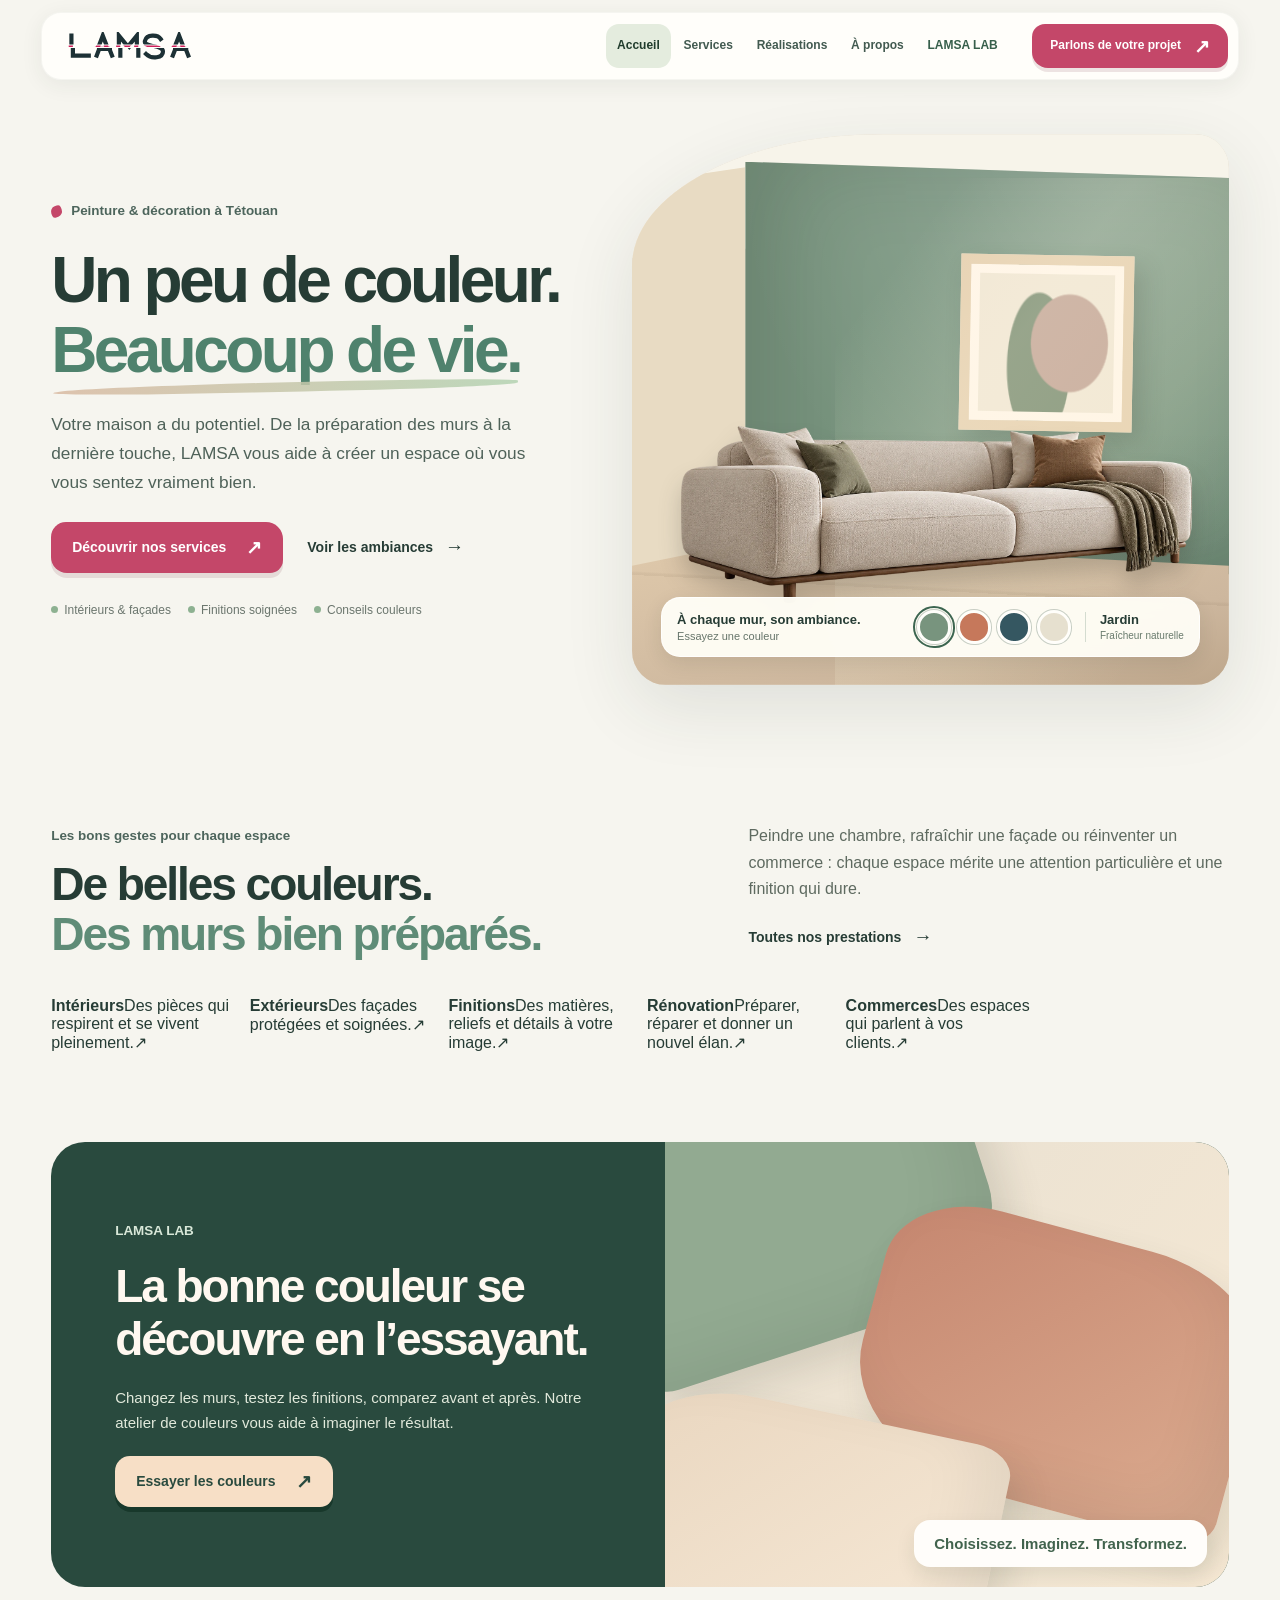
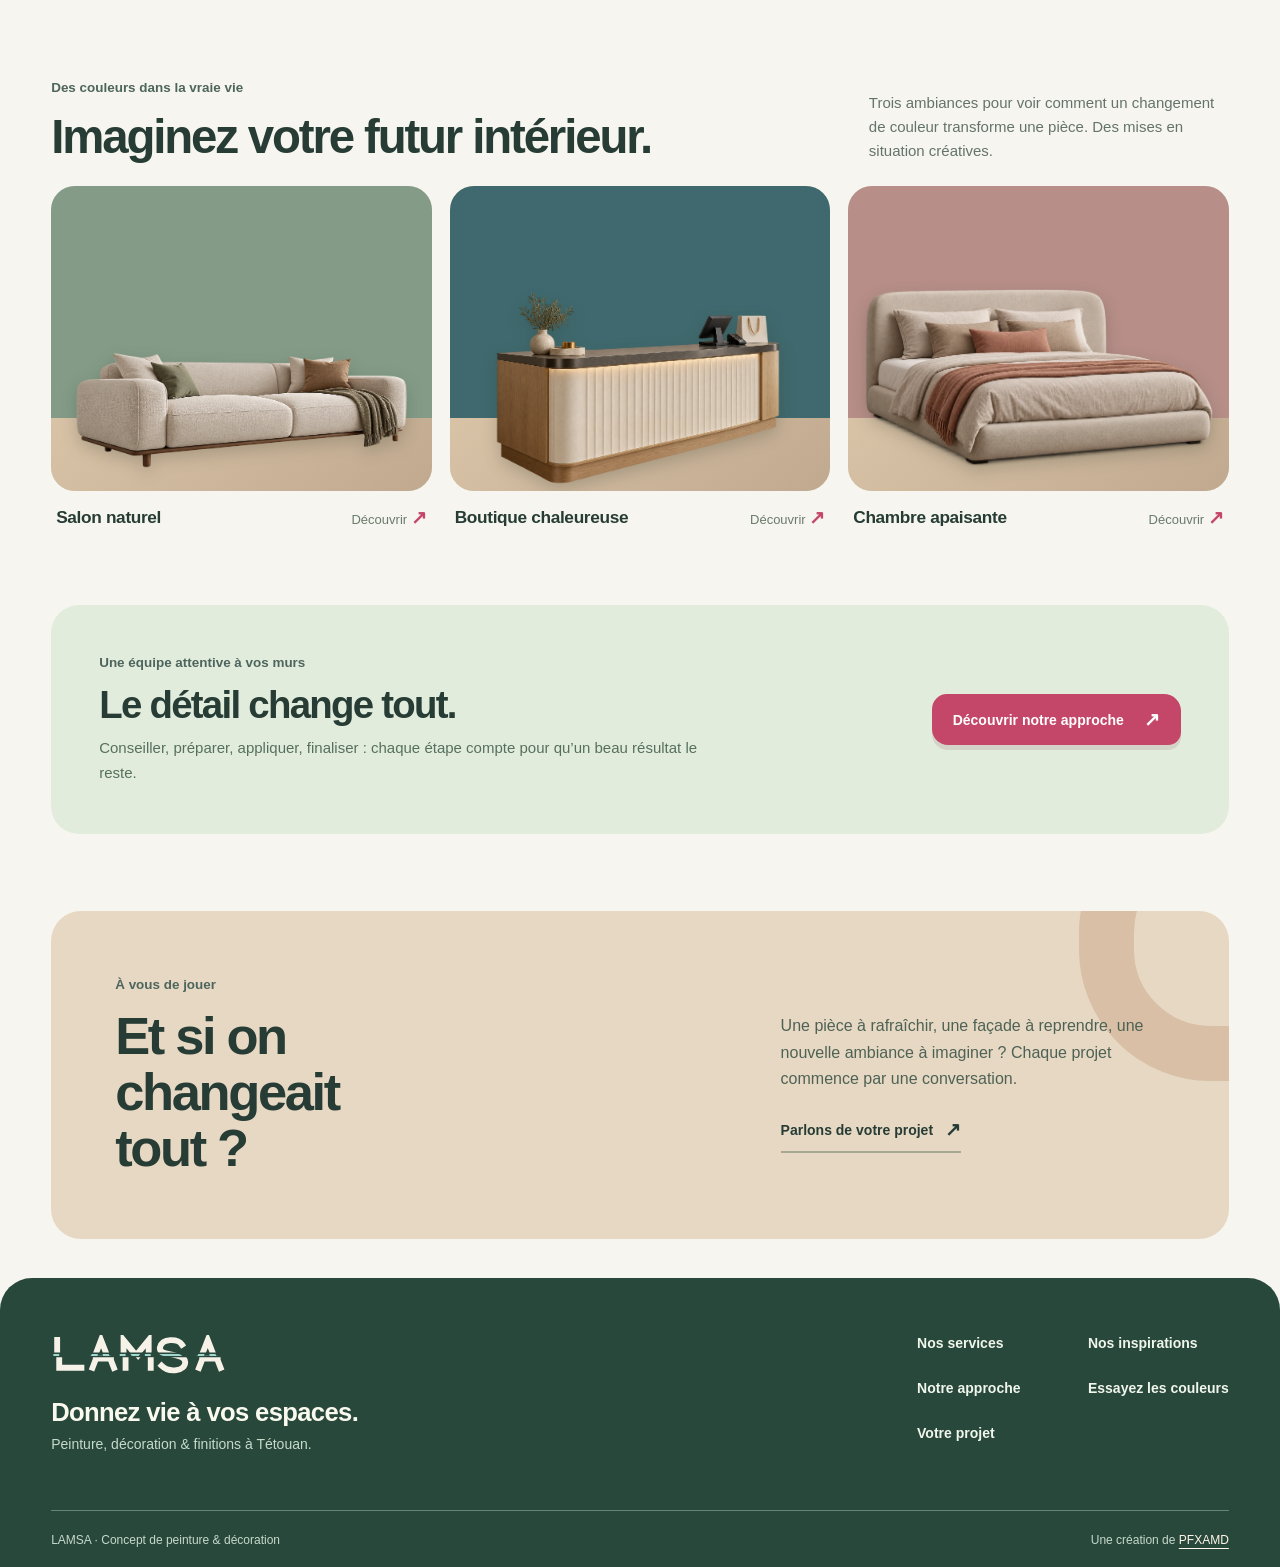
==== commit bf1439d4: "redesign: replace editorial LAMSA UI with Living Surfaces across six pages" ====
--- a/index.html
+++ b/index.html
@@ -1,45 +1,35 @@
 <!doctype html>
 <html lang="fr"><head><meta charset="utf-8"><meta name="viewport" content="width=device-width, initial-scale=1">
-<meta name="theme-color" content="#F7F2E8"><meta name="description" content="LAMSA, peinture, décoration et finitions à Tétouan. Découvrez une approche originale des surfaces et essayez des couleurs avec LAMSA LAB.">
+<meta name="theme-color" content="#F5F5F0"><meta name="description" content="LAMSA, peinture, décoration et finitions à Tétouan. Découvrez une approche originale des surfaces et essayez des couleurs avec LAMSA LAB.">
 <title>Peinture &amp; décoration à Tétouan — LAMSA</title>
 <link rel="icon" href="brand/lamsa-symbol.svg" type="image/svg+xml">
 <link rel="stylesheet" href="brand/tokens.css">
-<link rel="stylesheet" href="assets/site.css">
+<link rel="stylesheet" href="assets/site.css?v=living-surfaces-1">
 <script defer src="assets/site.js"></script>
 </head><body class="page-home"><div class="site-wrap"><a class="skip-site" href="#contenu">Aller au contenu</a>
-<header class="topbar">
-  <a class="topbar-logo" href="index.html" aria-label="LAMSA — Accueil"><img src="brand/lamsa-wordmark.svg" alt="LAMSA" width="612" height="132"></a>
-  <nav id="siteNav" class="topbar-nav" aria-label="Navigation principale"><a href="index.html" aria-current="page">Accueil</a><a href="services/">Services</a><a href="realisations/">Réalisations</a><a href="a-propos/">À propos</a><a href="lab/">LAMSA LAB</a><a href="devis/" class="nav-quote">Demander un devis</a></nav>
-  <span class="nav-location">TÉTOUAN / MA</span>
-  <button class="menu-toggle" type="button" aria-controls="siteNav" aria-expanded="false"><span class="menu-glyph" aria-hidden="true"></span>MENU</button>
-</header>
+<header class="topbar"><div class="topbar-inner"><a class="topbar-logo" href="index.html" aria-label="LAMSA — Accueil"><img src="brand/lamsa-wordmark.svg" width="612" height="132" alt="LAMSA"></a><nav id="siteNav" class="topbar-nav" aria-label="Navigation principale"><a href="index.html" aria-current="page">Accueil</a><a href="services/" >Services</a><a href="realisations/" >Réalisations</a><a href="a-propos/" >À propos</a><a href="lab/" class="nav-lab" >LAMSA LAB</a><a href="devis/" class="nav-quote" >Parlons de votre projet <span aria-hidden="true">↗</span></a></nav><button class="menu-toggle" type="button" aria-controls="siteNav" aria-expanded="false" aria-label="Ouvrir le menu"><span class="menu-glyph" aria-hidden="true"></span><span class="menu-text">Menu</span></button></div></header>
 <main id="contenu">
-<section class="hero" aria-labelledby="homeHeroTitle"><div class="hero-copy">
- <span class="smallcaps"><span class="accent-line" aria-hidden="true"></span>ATELIER PEINTURE & DÉCORATION — TÉTOUAN</span>
- <h1 id="homeHeroTitle" class="display"><span>VOS</span><span>MURS.</span><span class="cutline">VIVANTS.</span></h1>
- <p class="hero-intro">Un coup de couleur peut changer la façon de vivre un lieu. Nous imaginons des murs qui vont avec votre vie, pas l’inverse.</p>
- <div class="hero-actions"><a class="action-link" href="services/">Découvrir nos services <span aria-hidden="true">↗</span></a><a class="text-link" href="lab/">Explorer LAMSA LAB <span aria-hidden="true">↗</span></a></div>
- <span class="hero-tag">LAMSA — DONNEZ VIE À VOS ESPACES.</span>
- </div><div class="hero-art" role="group" aria-label="Illustration d’un salon : choisissez une ambiance pour changer la couleur des deux murs."><span class="visual-ident">01 / LA SURFACE CHANGE</span>
- <div class="room-art" aria-hidden="true"><div class="ceiling"></div><div class="wall-side"></div><div class="wall-main"></div><div class="floor"></div><div class="frame"></div><div class="seat"></div><div class="table"></div><div class="plant"></div><div class="shadow"></div><div class="light-pin"></div></div>
- <div class="change-group"><div class="theme-picker" role="group" aria-label="Changer les couleurs du salon">
- <button type="button" data-hero-theme="0" aria-pressed="true" style="--swatch:#78947E" aria-label="Ambiance Jardin"></button><button type="button" data-hero-theme="1" aria-pressed="false" style="--swatch:#C6785B" aria-label="Ambiance Argile"></button><button type="button" data-hero-theme="2" aria-pressed="false" style="--swatch:#355761" aria-label="Ambiance Pétrole"></button><button type="button" data-hero-theme="3" aria-pressed="false" style="--swatch:#E6E0CF" aria-label="Ambiance Chaux"></button>
- </div><div class="theme-description" aria-live="polite"><strong id="heroThemeName">Jardin</strong><span id="heroThemeKind">Fraîcheur naturelle</span></div></div></div></section>
-<div class="section-topline"><span class="number">02 /</span><span>CE QUE NOUS TRANSFORMONS</span><i aria-hidden="true"></i><span>LES BONS GESTES / DES LIEUX À VIVRE</span></div>
-<section class="section-intro"><h2 class="display">La couleur<br>fait le lien<span class="accent">.</span></h2><div><p>Un salon à réinventer, un commerce à révéler ou une façade à protéger. Nous travaillons les surfaces avec soin, du premier diagnostic jusqu’à la dernière finition.</p><a href="services/" class="text-link">Voir toutes les prestations <span aria-hidden="true">↗</span></a></div></section>
+<section class="hero" aria-labelledby="homeHeroTitle">
+  <div class="hero-copy">
+    <span class="eyeline"><span class="eyeline-dot" aria-hidden="true"></span>Peinture & décoration à Tétouan</span>
+    <h1 id="homeHeroTitle">Un peu de couleur.<br><em>Beaucoup de vie.</em></h1>
+    <p class="hero-intro">Votre maison a du potentiel. De la préparation des murs à la dernière touche, LAMSA vous aide à créer un espace où vous vous sentez vraiment bien.</p>
+    <div class="hero-actions"><a href="services/" class="action-link">Découvrir nos services <span aria-hidden="true">↗</span></a><a href="realisations/" class="text-link">Voir les ambiances <span aria-hidden="true">→</span></a></div>
+    <div class="hero-assurance"><span>Intérieurs & façades</span><span>Finitions soignées</span><span>Conseils couleurs</span></div>
+  </div>
+  <div class="hero-art" role="group" aria-label="Un salon aux murs personnalisables. Sélectionnez une couleur pour changer l'ambiance.">
+    <div class="room-art" aria-hidden="true"><div class="ceiling"></div><div class="wall-side"></div><div class="wall-main"></div><div class="floor"></div><div class="frame"></div><div class="window-light"></div><img class="hero-sofa" src="assets/realisations/sofa-salon.webp" width="1400" height="950" alt="" decoding="async" fetchpriority="high"><div class="plant"></div><div class="shadow"></div></div>
+    <div class="change-group"><div class="change-intro"><strong>À chaque mur, son ambiance.</strong><span>Essayez une couleur</span></div><div class="theme-picker" role="group" aria-label="Choisir une couleur pour les murs du salon"><button type="button" data-hero-theme="0" aria-label="Ambiance Jardin" aria-pressed="true" style="--swatch:#78947E"></button><button type="button" data-hero-theme="1" aria-label="Ambiance Argile" aria-pressed="false" style="--swatch:#C6785B"></button><button type="button" data-hero-theme="2" aria-label="Ambiance Pétrole" aria-pressed="false" style="--swatch:#355761"></button><button type="button" data-hero-theme="3" aria-label="Ambiance Chaux" aria-pressed="false" style="--swatch:#E6E0CF"></button></div><div class="theme-description" aria-live="polite"><strong id="heroThemeName">Jardin</strong><span id="heroThemeKind">Fraîcheur naturelle</span></div></div>
+  </div>
+</section>
+
+<section class="section-intro"><div><span class="eyeline">Les bons gestes pour chaque espace</span><h2>De belles couleurs.<br><em>Des murs bien préparés.</em></h2></div><div><p>Peindre une chambre, rafraîchir une façade ou réinventer un commerce : chaque espace mérite une attention particulière et une finition qui dure.</p><a href="services/" class="text-link">Toutes nos prestations <span aria-hidden="true">→</span></a></div></section>
 <div class="service-ledger" aria-label="Nos domaines d’intervention">
- <a href="services/#interieur"><span class="service-index">01</span><strong>Intérieurs</strong><span class="service-summary">Des pièces qui respirent et se vivent pleinement.</span><span class="arrow" aria-hidden="true">↗</span></a><a href="services/#exterieur"><span class="service-index">02</span><strong>Extérieurs</strong><span class="service-summary">Des façades protégées et soignées.</span><span class="arrow" aria-hidden="true">↗</span></a><a href="services/#finitions"><span class="service-index">03</span><strong>Finitions</strong><span class="service-summary">Des matières, reliefs et détails à votre image.</span><span class="arrow" aria-hidden="true">↗</span></a><a href="services/#renovation"><span class="service-index">04</span><strong>Rénovation</strong><span class="service-summary">Préparer, réparer et donner un nouvel élan.</span><span class="arrow" aria-hidden="true">↗</span></a><a href="services/#commerce"><span class="service-index">05</span><strong>Commerces</strong><span class="service-summary">Des espaces qui parlent à vos clients.</span><span class="arrow" aria-hidden="true">↗</span></a>
+ <a href="services/#interieur"><strong>Intérieurs</strong><span class="service-summary">Des pièces qui respirent et se vivent pleinement.</span><span class="arrow" aria-hidden="true">↗</span></a><a href="services/#exterieur"><strong>Extérieurs</strong><span class="service-summary">Des façades protégées et soignées.</span><span class="arrow" aria-hidden="true">↗</span></a><a href="services/#finitions"><strong>Finitions</strong><span class="service-summary">Des matières, reliefs et détails à votre image.</span><span class="arrow" aria-hidden="true">↗</span></a><a href="services/#renovation"><strong>Rénovation</strong><span class="service-summary">Préparer, réparer et donner un nouvel élan.</span><span class="arrow" aria-hidden="true">↗</span></a><a href="services/#commerce"><strong>Commerces</strong><span class="service-summary">Des espaces qui parlent à vos clients.</span><span class="arrow" aria-hidden="true">↗</span></a>
  </div>
-<div class="section-topline"><span class="number">03 /</span><span>UNE EXPÉRIENCE À ESSAYER</span><i aria-hidden="true"></i><span>LAMSA LAB / INTERACTIF</span></div>
-<section class="manifesto-band"><div class="manifesto-content"><span class="smallcaps">ESSAYER AVANT DE CHOISIR</span><h2 class="display">Imaginez.<br>Comparez.<br><span style="color:var(--mint)">Osez.</span></h2><p>Dans LAMSA LAB, choisissez une pièce, touchez un mur, changez la nuance et la finition. Une expérience libre, sans télécharger votre photo.</p><a href="lab/" class="text-link">Entrer dans le laboratoire <span aria-hidden="true">↗</span></a></div><div class="manifesto-art" aria-hidden="true"><div class="slit"></div><span class="seal">LAMSA / LA CÉSURE</span></div></section>
-<div class="section-topline"><span class="number">04 /</span><span>PROJECTIONS DE COULEURS</span><i aria-hidden="true"></i><span>ÉTUDES D’AMBIANCE — CONCEPT</span></div>
-<div class="studies-hero"><h2 class="display">Chaque lieu<br>sa nuance<span class="accent">.</span></h2><p>Trois pistes de couleurs dessinées pour explorer ce qu’un changement de surface peut apporter. Des études créatives, pas des chantiers clients.</p></div>
-<div class="study-grid">
- <a href="realisations/#salon" class="study-link"><div class="study-shot" data-study="salon" aria-hidden="true"><div class="study-wall"></div><div class="study-floor"></div><div class="study-mark"></div><div class="study-object"></div></div><div class="study-label"><div><span class="smallcaps">01 / ÉTUDE</span><br><strong>Une pièce qui respire</strong></div><span aria-hidden="true">↗</span></div></a><a href="realisations/#boutique" class="study-link"><div class="study-shot" data-study="boutique" aria-hidden="true"><div class="study-wall"></div><div class="study-floor"></div><div class="study-mark"></div><div class="study-object"></div></div><div class="study-label"><div><span class="smallcaps">02 / ÉTUDE</span><br><strong>Un lieu qui se remarque</strong></div><span aria-hidden="true">↗</span></div></a><a href="realisations/#chambre" class="study-link"><div class="study-shot" data-study="chambre" aria-hidden="true"><div class="study-wall"></div><div class="study-floor"></div><div class="study-mark"></div><div class="study-object"></div></div><div class="study-label"><div><span class="smallcaps">03 / ÉTUDE</span><br><strong>Le calme en couleur</strong></div><span aria-hidden="true">↗</span></div></a>
-</div>
-<section class="next-band"><div><span class="smallcaps">NOTRE FAÇON DE TRAVAILLER</span><h2 class="display">Le détail change tout.</h2><p>Conseiller, préparer, appliquer, finaliser : chaque étape compte pour qu’un beau résultat le reste.</p></div><a href="a-propos/" class="action-link">Découvrir notre approche <span aria-hidden="true">↗</span></a></section>
-<section class="final-cta" aria-labelledby="finalCtaTitle"><div><span class="smallcaps">VOTRE PROJET, NOTRE POINT DE DÉPART</span><h2 id="finalCtaTitle" class="display">Et si on<br>changeait<br>tout ?</h2></div><div><p>Une pièce à rafraîchir, une façade à reprendre, une nouvelle ambiance à imaginer ? Chaque projet commence par une conversation.</p><a href="devis/" class="text-link">Parlons de votre projet <span aria-hidden="true">↗</span></a></div></section></main><footer class="site-footer"><div class="footer-main"><div>
-    <a href="index.html" aria-label="LAMSA — retour à l’accueil"><img src="brand/lamsa-wordmark-white.svg" width="612" height="132" alt="LAMSA"></a>
-    <p class="footer-claim">Donnez vie à vos espaces.</p><p class="smallcaps" style="color:#A2D7D0">PEINTURE · DÉCORATION · FINITIONS / TÉTOUAN</p></div>
-    <nav class="footer-links" aria-label="Navigation de bas de page"><a href="services/">Services</a><a href="realisations/">Études d’ambiances</a><a href="a-propos/">À propos</a><a href="lab/">LAMSA LAB</a><a href="devis/">Devis</a><a href="index.html">Accueil</a></nav></div>
-    <div class="footer-bottom"><span>© LAMSA — PROJET CONCEPT / TÉTOUAN, MAROC</span><span>IDENTITÉ & SITE CONÇUS PAR <a href="https://www.pfxamd.com" rel="noopener noreferrer">PFXAMD</a></span></div></footer></div></body></html>
+
+<section class="manifesto-band"><div class="manifesto-content"><span class="eyeline">LAMSA LAB</span><h2>La bonne couleur se découvre en l’essayant.</h2><p>Changez les murs, testez les finitions, comparez avant et après. Notre atelier de couleurs vous aide à imaginer le résultat.</p><a class="action-link" href="lab/">Essayer les couleurs <span aria-hidden="true">↗</span></a></div><div class="manifesto-art" aria-hidden="true"><div class="sample-surface sample-one"></div><div class="sample-surface sample-two"></div><div class="sample-surface sample-three"></div><div class="sample-tip">Choisissez. Imaginez. Transformez.</div></div></section>
+
+<div class="studies-hero"><div><span class="eyeline">Des couleurs dans la vraie vie</span><h2>Imaginez votre futur intérieur.</h2></div><p>Trois ambiances pour voir comment un changement de couleur transforme une pièce. Des mises en situation créatives.</p></div>
+<div class="study-grid"><a class="study-link" href="realisations/#salon"><div class="study-preview preview-salon"><div class="preview-wall"></div><img src="assets/realisations/sofa-salon.webp" alt="" loading="lazy"></div><div class="study-label"><strong>Salon naturel</strong><span>Découvrir <b aria-hidden="true">↗</b></span></div></a><a class="study-link" href="realisations/#boutique"><div class="study-preview preview-boutique"><div class="preview-wall"></div><img src="assets/realisations/counter-boutique.webp" alt="" loading="lazy"></div><div class="study-label"><strong>Boutique chaleureuse</strong><span>Découvrir <b aria-hidden="true">↗</b></span></div></a><a class="study-link" href="realisations/#chambre"><div class="study-preview preview-chambre"><div class="preview-wall"></div><img src="assets/realisations/bed-chambre.webp" alt="" loading="lazy"></div><div class="study-label"><strong>Chambre apaisante</strong><span>Découvrir <b aria-hidden="true">↗</b></span></div></a></div><section class="next-band"><div><span class="smallcaps">Une équipe attentive à vos murs</span><h2 class="display">Le détail change tout.</h2><p>Conseiller, préparer, appliquer, finaliser : chaque étape compte pour qu’un beau résultat le reste.</p></div><a href="a-propos/" class="action-link">Découvrir notre approche <span aria-hidden="true">↗</span></a></section>
+<section class="final-cta" aria-labelledby="finalCtaTitle"><div><span class="smallcaps">À vous de jouer</span><h2 id="finalCtaTitle" class="display">Et si on<br>changeait<br>tout ?</h2></div><div><p>Une pièce à rafraîchir, une façade à reprendre, une nouvelle ambiance à imaginer ? Chaque projet commence par une conversation.</p><a href="devis/" class="text-link">Parlons de votre projet <span aria-hidden="true">↗</span></a></div></section></main><footer class="site-footer"><div class="footer-main"><div class="footer-brand"><a href="index.html" aria-label="LAMSA — Accueil"><img src="brand/lamsa-wordmark-white.svg" width="612" height="132" alt="LAMSA"></a><p>Donnez vie à vos espaces.</p><span>Peinture, décoration & finitions à Tétouan.</span></div><nav class="footer-links" aria-label="Navigation en bas de page"><a href="services/">Nos services</a><a href="realisations/">Nos inspirations</a><a href="a-propos/">Notre approche</a><a href="lab/">Essayez les couleurs</a><a href="devis/">Votre projet</a></nav></div><div class="footer-bottom"><span>LAMSA · Concept de peinture & décoration</span><span>Une création de <a href="https://www.pfxamd.com" rel="noopener noreferrer">PFXAMD</a></span></div></footer></div></body></html>
--- a/assets/site.css
+++ b/assets/site.css
@@ -1,36 +1,311 @@
-/* LAMSA / La Césure — Original commercial site system by PFXAMD. */
-:root{color-scheme:light;--ink:#1D3135;--paper:#F7F2E8;--pink:#CE1E5A;--mint:#A2D7D0;--rule:#D2D5CD;--soft:#E9E4D8;--pad:clamp(20px,4.7vw,78px)}
+/* LAMSA — Living Surfaces. A home-painting company, not a magazine. */
+:root{color-scheme:light;--ink:#263c35;--ink-soft:#4d655c;--paper:#f6f5ef;--white:#fffefa;--leaf:#78947e;--sage:#dbe6da;--sand:#ead2b9;--clay:#bb826a;--pink:#c44769;--mint:#a2d7d0;--rule:#e5e5da;--pad:clamp(18px,4vw,66px);--round:27px;--shadow:0 17px 40px rgba(29,48,39,.08);--font:ui-sans-serif,"Segoe UI",Arial,"Helvetica Neue",sans-serif}
 *,*::before,*::after{box-sizing:border-box}
-html{scroll-behavior:smooth;scroll-padding-top:104px}
-body{margin:0;background:var(--paper);color:var(--ink);font-family:"Helvetica Neue",Arial,sans-serif;-webkit-font-smoothing:antialiased}
-a{color:inherit;text-decoration:none}button,input,select,textarea{font:inherit}button{cursor:pointer}button:disabled{cursor:not-allowed}a:focus-visible,button:focus-visible,input:focus-visible,textarea:focus-visible,select:focus-visible,summary:focus-visible{outline:3px solid var(--pink);outline-offset:3px}img,svg{max-width:100%}img{display:block}.site-wrap{max-width:1680px;margin:auto;overflow:clip}.smallcaps{font:700 10px/1.5 ui-monospace,Consolas,monospace;letter-spacing:.115em;text-transform:uppercase}.muted{color:#677875}.accent{color:var(--pink)}.accent-line{display:inline-block;vertical-align:middle;width:30px;height:3px;background:var(--pink);margin-inline-end:11px}.display{font-family:Impact,"Arial Narrow",Arial,sans-serif;letter-spacing:-.035em;text-transform:uppercase;font-stretch:condensed;font-weight:900}.kicker{font:700 11px/1.4 ui-monospace,Consolas,monospace;letter-spacing:.1em;text-transform:uppercase}.section-topline{display:flex;gap:18px;align-items:center;border-bottom:1px solid var(--rule);padding:17px var(--pad);font-size:10px;letter-spacing:.09em;font-weight:700}.section-topline i{height:1px;flex:1;background:var(--rule)}.section-topline .number{color:var(--pink)}.text-link{display:inline-flex;align-items:center;gap:20px;font-weight:700;font-size:13px;padding:11px 0;border-bottom:1px solid var(--ink);transition:gap .2s,color .2s}.text-link:hover{gap:28px;color:var(--pink)}.text-link span:last-child{font-size:18px}.action-link{display:inline-flex;align-items:center;justify-content:space-between;gap:32px;min-height:50px;background:var(--pink);color:white;padding:12px 19px;font-weight:700;font-size:12px;transition:background .2s}.action-link:hover{background:#A81549}.action-link span{font-size:19px;font-weight:400}.skip-site{position:absolute;z-index:100;top:-90px;left:10px;background:var(--paper);padding:13px;border:2px solid var(--pink)}.skip-site:focus{top:12px}
-/* Navigation: repeated in static HTML to keep every URL independently usable. */
-.topbar{position:relative;z-index:50;display:flex;align-items:center;justify-content:space-between;gap:22px;min-height:79px;padding:0 var(--pad);border-bottom:1px solid var(--ink);background:var(--paper)}.topbar-logo{width:148px;min-width:117px;display:block}.topbar-logo img{display:block;width:100%;height:auto}.topbar-nav{display:flex;gap:clamp(14px,2.7vw,40px);align-items:center}.topbar-nav>a{font-size:12px;font-weight:650;padding:13px 0;position:relative;white-space:nowrap}.topbar-nav>a:not(.nav-quote)::after{content:"";height:2px;background:var(--pink);position:absolute;left:0;bottom:7px;right:100%;transition:right .2s}.topbar-nav>a[aria-current=page]::after,.topbar-nav>a:hover::after{right:0}.topbar-nav .nav-quote{background:var(--ink);color:var(--paper);padding:12px 15px}.topbar-nav .nav-quote:hover{background:var(--pink)}.nav-location{font:700 10px ui-monospace,monospace;letter-spacing:.09em;color:#667979;white-space:nowrap}.menu-toggle{display:none;background:none;border:0;padding:10px 1px;color:var(--ink);font:700 11px ui-monospace,monospace;gap:9px;align-items:center}.menu-glyph{position:relative;width:22px;height:13px;border-block:2px solid currentColor;display:inline-block}.menu-glyph::after{content:"";position:absolute;top:4px;left:0;width:100%;height:2px;background:currentColor}.topbar.menu-open .menu-glyph{border-color:transparent}.topbar.menu-open .menu-glyph::after{transform:rotate(45deg);top:4px}.topbar.menu-open .menu-glyph::before{content:"";position:absolute;top:4px;left:0;width:100%;height:2px;background:currentColor;transform:rotate(-45deg)}
-/* Homepage / editorial transformation canvas. */
-.hero{display:grid;grid-template-columns:minmax(0,1.02fr) minmax(0,.98fr);min-height:clamp(590px,58vw,740px);border-bottom:1px solid var(--ink)}.hero-copy{padding:clamp(36px,4vw,62px) var(--pad);display:flex;flex-direction:column;align-items:flex-start}.hero h1{font-size:clamp(74px,8.7vw,155px);line-height:.85;margin:clamp(28px,5vw,78px) 0 27px}.hero h1 span{display:block}.hero h1 .cutline{color:var(--pink);position:relative}.hero h1 .cutline::before{content:"";display:block;position:absolute;left:-5px;right:-25px;top:53%;height:5px;background:var(--paper);transform:translateX(-10px)}.hero-intro{font-size:16px;line-height:1.6;max-width:38ch;margin:0 0 24px}.hero-copy .hero-actions{display:flex;flex-wrap:wrap;align-items:center;gap:12px 24px;margin-top:auto;padding-top:25px}.hero-tag{font:700 10px/1.7 ui-monospace,monospace;letter-spacing:.07em;max-width:190px;color:#667875}.hero-art{position:relative;min-height:510px;background:#E2DAC9;overflow:hidden;isolation:isolate}.hero-art::after{content:"";position:absolute;inset:0;border-left:1px solid var(--ink);pointer-events:none}.hero-art .visual-ident{position:absolute;z-index:12;top:24px;left:25px;color:var(--ink);font:700 10px ui-monospace,monospace;letter-spacing:.1em}.hero-art .change-group{position:absolute;z-index:15;bottom:20px;left:24px;right:24px;display:flex;justify-content:space-between;align-items:end;gap:20px}.theme-picker{display:flex;gap:7px}.theme-picker button{width:35px;height:35px;background:var(--swatch);border:3px solid #f7f2e8;box-shadow:0 0 0 1px #1d313560;position:relative}.theme-picker button[aria-pressed=true]::after{content:"";position:absolute;inset:8px;border:1px solid #f7f2e8;transform:rotate(45deg)}.theme-description{color:var(--paper);text-align:right;text-shadow:0 1px 14px #1d3135;max-width:135px}.theme-description strong{display:block;font-size:14px}.theme-description span{font:700 9px ui-monospace,monospace;letter-spacing:.06em}.room-art{position:absolute;inset:0;--wall-a:#78947E;--wall-b:#E8DBC3;--room-filter:0;transition:background .35s}.room-art .ceiling{position:absolute;inset:0 0 61%;background:#FAF5E7;clip-path:polygon(0 0,100% 0,100% 25%,28% 0,0 13%)}.room-art .wall-main{position:absolute;inset:8% -1% 23% 26%;background:var(--wall-a);clip-path:polygon(0 0,100% 11%,100% 100%,0 93%);transition:background .4s}.room-art .wall-side{position:absolute;inset:7% 73% 11% -3%;background:var(--wall-b);clip-path:polygon(0 7%,100% 0,100% 92%,0 100%);transition:background .4s}.room-art .wall-main::after{content:"";position:absolute;inset:0;background:linear-gradient(129deg,#fff9 0%,transparent 35%,#172b4035 100%)}.room-art .wall-side::after{content:"";position:absolute;inset:0;background:linear-gradient(93deg,#172b4040,transparent 95%)}.room-art .floor{position:absolute;inset:70% 0 0;background:#C5A98D;clip-path:polygon(28% 0,100% 14%,100% 100%,0 100%,0 27%)}.room-art .floor::after{content:"";position:absolute;inset:0;background:repeating-linear-gradient(9deg,transparent 0 64px,#fff4 65px 66px,transparent 67px 91px)}.room-art .frame{position:absolute;top:24%;left:42%;width:30%;height:24%;border:12px solid #EDE4D8;background:#F1D6BC;transform:skewY(3deg);box-shadow:8px 12px 0 #182d3623}.room-art .frame::before{content:"";position:absolute;left:25%;top:15%;width:60%;height:65%;border:12px solid #CE1E5A;border-radius:52% 45% 10% 10%;transform:rotate(-19deg)}.room-art .seat{position:absolute;top:60%;left:24%;width:58%;height:25%;background:#314B4E;clip-path:polygon(12% 7%,80% 0%,98% 26%,100% 84%,86% 100%,7% 89%,0 46%);filter:drop-shadow(14px 18px 0 #172e3040)}.room-art .seat::before{content:"";position:absolute;left:13%;top:13%;height:43%;width:71%;background:#587A76;transform:skewX(-9deg)}.room-art .table{position:absolute;left:41%;bottom:9%;width:34%;height:13%;background:#D6B08B;clip-path:polygon(0 0,85% 0,100% 30%,93% 50%,9% 47%,6% 100%,2% 100%)}.room-art .plant{position:absolute;left:10%;bottom:12%;width:15%;height:29%;border-left:7px solid #566D55;transform:skewX(-8deg)}.room-art .plant::before{content:"";position:absolute;inset:-25% -60% 25%;border-radius:42% 60% 50% 10%;border:16px solid #6A9872;border-bottom:0;transform:rotate(23deg)}.room-art .light-pin{position:absolute;z-index:3;top:42%;left:28%;height:6px;width:75%;background:var(--mint);transform:rotate(4deg);box-shadow:0 6px 0 var(--pink)}.room-art .light-pin::after{content:"";position:absolute;right:14%;top:-18px;width:9px;height:50px;background:var(--paper)}.room-art .shadow{position:absolute;inset:0;background:radial-gradient(ellipse at 70% 38%,transparent 0%,#1d313514 80%);pointer-events:none}
-.section-intro{display:grid;grid-template-columns:1fr 1fr;gap:30px;padding:clamp(45px,7vw,100px) var(--pad)}.section-intro h2{font-size:clamp(52px,7.3vw,115px);line-height:.9;margin:0}.section-intro p{font-size:16px;line-height:1.65;max-width:42ch;margin:5px 0 25px}.service-ledger{border-top:1px solid var(--ink)}.service-ledger a{display:grid;grid-template-columns:58px 1fr 1fr 32px;align-items:center;gap:16px;padding:24px var(--pad);border-bottom:1px solid var(--ink);min-height:96px;transition:background .2s,color .2s}.service-ledger a:hover{background:var(--ink);color:var(--paper)}.service-ledger a:hover .service-index{color:var(--mint)}.service-ledger strong{font-family:Impact,"Arial Narrow",sans-serif;font-size:clamp(26px,4vw,59px);font-weight:900;text-transform:uppercase;line-height:1}.service-ledger .service-index{font:700 11px ui-monospace,monospace;color:var(--pink)}.service-ledger .service-summary{font-size:13px;line-height:1.5;max-width:32ch}.service-ledger .arrow{font-size:28px;justify-self:end}.manifesto-band{display:grid;grid-template-columns:1.15fr .85fr;min-height:470px;background:var(--ink);color:var(--paper)}.manifesto-content{padding:clamp(40px,6vw,95px) var(--pad)}.manifesto-content h2{font-size:clamp(63px,7vw,114px);line-height:.88;margin:34px 0}.manifesto-content p{font-size:16px;max-width:40ch;line-height:1.6}.manifesto-band .text-link{border-color:var(--paper)}.manifesto-art{position:relative;background:var(--pink);overflow:hidden;display:grid;place-items:center}.manifesto-art .slit{width:90%;height:55%;background:var(--mint);transform:rotate(-16deg);position:relative}.manifesto-art .slit::before{content:"";position:absolute;top:45%;left:-20%;width:150%;height:14px;background:var(--ink);transform:translateY(26px)}.manifesto-art .slit::after{content:"";position:absolute;left:24%;top:15%;width:36%;height:72%;background:var(--paper);clip-path:polygon(0 0,70% 0,70% 75%,100% 75%,100% 100%,0 100%)}.manifesto-art .seal{position:absolute;bottom:20px;right:24px;font:700 10px ui-monospace,monospace;letter-spacing:.08em}.studies-hero{padding:70px var(--pad) 28px;display:flex;align-items:end;justify-content:space-between;gap:24px}.studies-hero h2{font-size:clamp(52px,7vw,108px);line-height:.9;margin:0}.studies-hero p{max-width:35ch;line-height:1.6;font-size:14px}.study-grid{display:grid;grid-template-columns:1.3fr 1fr 1fr;gap:0;border-top:1px solid var(--ink);border-bottom:1px solid var(--ink)}.study-link{position:relative;display:block;min-width:0;border-right:1px solid var(--ink)}.study-link:last-child{border-right:0}.study-link .study-label{padding:17px 20px 23px;display:flex;align-items:center;justify-content:space-between;gap:12px}.study-link .study-label strong{font-size:17px}.study-link:hover .study-label span{color:var(--pink)}.study-shot{position:relative;min-height:290px;overflow:hidden;background:#DDCFB9;--tone:#78947E;--other:#EAE5D9}.study-shot::after{content:"";position:absolute;inset:0;background:linear-gradient(145deg,#fff9,transparent 30%,#1b2d351f 100%);pointer-events:none}.study-shot .study-wall{position:absolute;inset:0 0 17% 0;background:var(--tone);clip-path:polygon(0 0,100% 0,100% 90%,0 72%)}.study-shot .study-wall::before{content:"";position:absolute;left:0;top:0;width:26%;height:100%;background:var(--other);clip-path:polygon(0 0,100% 8%,100% 98%,0 80%)}.study-shot .study-floor{position:absolute;inset:71% 0 0;background:#D9BD9E;clip-path:polygon(0 0,100% 42%,100% 100%,0 100%)}.study-shot .study-object{position:absolute;left:34%;bottom:12%;width:46%;height:27%;background:#243D44;clip-path:polygon(8% 0,82% 0,100% 28%,95% 100%,0 100%);box-shadow:12px 14px 0 #2223}.study-shot .study-object::before{content:"";position:absolute;inset:12% 8% 26%;background:#55726F}.study-shot .study-mark{position:absolute;top:12%;right:16%;width:29%;height:30%;border:10px solid #F5EDE2;transform:skewY(6deg)}.study-shot[data-study="boutique"] .study-object{left:32%;width:55%;height:31%;background:#977B60;clip-path:polygon(0 0,96% 12%,90% 100%,5% 89%)}.study-shot[data-study="boutique"] .study-mark{top:12%;right:15%;border-width:5px;box-shadow:0 42px 0 -8px #EBE4D3,0 86px 0 -8px #EBE4D3}.study-shot[data-study="chambre"] .study-object{left:28%;bottom:12%;width:62%;height:24%;background:#E2D3C1;clip-path:polygon(0 0,79% 0,100% 74%,9% 100%)}.study-shot[data-study="chambre"] .study-mark{border:8px solid #EAD1BB;width:23%;height:36%;right:12%;top:14%}.study-shot[data-study="boutique"]{--tone:#355761;--other:#D7BA8C}.study-shot[data-study="chambre"]{--tone:#A98283;--other:#E5D7C6}
-.next-band{display:grid;grid-template-columns:1fr auto;gap:30px;align-items:center;background:var(--mint);padding:50px var(--pad)}.next-band h2{font-size:clamp(40px,5vw,78px);line-height:1;margin:0}.next-band p{font-size:14px;line-height:1.6;max-width:42ch}
-/* Subpages */
-.page-intro{display:grid;grid-template-columns:1.25fr .75fr;gap:20px;padding:clamp(43px,6vw,90px) var(--pad) clamp(45px,7vw,105px);border-bottom:1px solid var(--ink)}.page-intro h1{font-size:clamp(75px,11vw,180px);line-height:.86;margin:38px 0 0;overflow-wrap:anywhere}.page-intro h1 em{font-style:normal;color:var(--pink)}.page-intro-aside{display:flex;flex-direction:column;justify-content:end;align-items:flex-start;padding:0 0 8px;gap:22px}.page-intro-aside p{font-size:17px;line-height:1.6;max-width:33ch;margin:0}.page-intro .issue-tag{color:#6C7A78}.page-intro[data-page="devis"] h1{font-size:clamp(70px,10vw,152px)}
-.service-detail{display:grid;grid-template-columns:1fr .9fr;min-height:470px;border-bottom:1px solid var(--ink)}.service-detail:nth-of-type(even){background:#FFFDF6}.service-copy{padding:clamp(35px,5vw,76px) var(--pad);display:flex;flex-direction:column;align-items:flex-start}.service-copy .service-heading{font-size:clamp(47px,6vw,94px);line-height:.91;margin:23px 0}.service-copy p{font-size:15px;line-height:1.65;max-width:44ch;margin:0 0 15px}.service-copy ul{padding-left:18px;margin:12px 0 24px;font-size:13px;line-height:1.85}.service-copy .detail-link{margin-top:auto}.service-art{position:relative;overflow:hidden;background:var(--mint);min-height:350px;border-left:1px solid var(--ink);isolation:isolate}.service-art::before{content:"";position:absolute;inset:0;background:repeating-linear-gradient(90deg,transparent 0 18%,#ffffff15 calc(18% + 1px) calc(18% + 2px));pointer-events:none;z-index:9}.art-slab{position:absolute;top:13%;left:14%;width:77%;height:71%;background:var(--ink);transform:skewY(-10deg)}.art-slab::before{content:"";position:absolute;left:7%;top:7%;width:64%;height:71%;background:#EAE5D9}.art-slab::after{content:"";position:absolute;left:-10%;right:-10%;height:11px;top:52%;background:var(--pink);transform:translateY(12px)}.service-art[data-art="exterieur"]{background:#DDD6C7}.service-art[data-art="exterieur"] .art-slab{transform:none;top:9%;left:17%;width:65%;height:75%;background:#F9EEDC;box-shadow:16px 17px 0 #1d3135}.service-art[data-art="exterieur"] .art-slab::before{width:24%;height:40%;top:19%;left:24%;background:#6C9FA3;box-shadow:95px 0 0 #6C9FA3,0 75px 0 -18px #ce1e5a,95px 75px 0 -18px #ce1e5a}.service-art[data-art="exterieur"] .art-slab::after{top:auto;bottom:3%;left:0;right:0;background:var(--pink);height:5px;transform:none}.service-art[data-art="finitions"]{background:#D3BAB4}.service-art[data-art="finitions"] .art-slab{background:#C6785B;transform:rotate(-12deg);box-shadow:25px 23px 0 var(--ink)}.service-art[data-art="finitions"] .art-slab::before{background:repeating-linear-gradient(35deg,#C6785B 0 10px,#DF9A74 11px 16px,#C6785B 17px 32px);width:85%;height:85%}.service-art[data-art="finitions"] .art-slab::after{background:var(--paper);height:13px;transform:rotate(7deg)}.service-art[data-art="renovation"]{background:#DAD7CE}.service-art[data-art="renovation"] .art-slab{background:#BDB7AA;transform:skewY(4deg)}.service-art[data-art="renovation"] .art-slab::before{width:48%;height:100%;top:0;left:51%;background:var(--mint)}.service-art[data-art="renovation"] .art-slab::after{top:0;bottom:0;height:auto;width:10px;left:49%;right:auto;background:var(--pink);transform:rotate(-6deg)}.service-art[data-art="commerce"]{background:var(--pink)}.service-art[data-art="commerce"] .art-slab{background:#F6E8D7;transform:rotate(6deg)}.service-art[data-art="commerce"] .art-slab::before{background:#31565A;top:28%;left:10%;width:79%;height:56%}.service-art[data-art="commerce"] .art-slab::after{top:18%;height:10px;background:var(--pink)}
-.finish-demo{padding:65px var(--pad);background:var(--ink);color:var(--paper);display:grid;grid-template-columns:1fr 1fr;gap:40px}.finish-demo h2{font-size:clamp(50px,6vw,88px);line-height:.95;margin:15px 0}.finish-demo p{line-height:1.6;max-width:44ch}.finish-tabs{display:flex;gap:8px;flex-wrap:wrap;margin:26px 0}.finish-tabs button{background:transparent;border:1px solid #9AA8A3;color:var(--paper);padding:12px 18px;font-weight:700;font-size:12px}.finish-tabs button[aria-pressed=true]{background:var(--mint);color:var(--ink);border-color:var(--mint)}.finish-sample{min-height:350px;position:relative;background:#C6785B;overflow:hidden;border:13px solid #D7C6B5}.finish-sample::before{content:"";position:absolute;inset:0;background:linear-gradient(121deg,#fff8,transparent 30%,#1d313540)}.finish-sample[data-finish-demo="velours"]::after{content:"";position:absolute;inset:0;background:linear-gradient(135deg,#fff9,transparent 55%,#152d3666)}.finish-sample[data-finish-demo="mineral"]::after{content:"";position:absolute;inset:0;background:repeating-linear-gradient(33deg,transparent 0 14px,#fffa 15px,#3329 17px,transparent 22px);opacity:.19}.finish-sample .sample-number{position:absolute;bottom:14px;right:17px;color:white;font:700 10px ui-monospace,monospace;letter-spacing:.12em}.finish-sample .cut-rule{position:absolute;top:53%;left:-4%;right:-4%;height:11px;background:var(--mint);transform:rotate(-7deg)}
-/* Realisations: deliberately labelled as conceptual colour studies. */
-.case{padding:clamp(45px,6vw,90px) var(--pad);border-bottom:1px solid var(--ink);display:grid;grid-template-columns:.7fr 1.3fr;gap:clamp(25px,5vw,80px)}.case-copy{display:flex;flex-direction:column;align-items:start;gap:16px}.case-copy h2{font-size:clamp(48px,6vw,98px);line-height:.9;margin:17px 0}.case-copy p{max-width:37ch;line-height:1.6;font-size:15px;margin:0}.case-copy .material-list{margin-top:auto;display:flex;gap:8px;flex-wrap:wrap}.case-copy .material-list span{font:700 10px ui-monospace,monospace;border:1px solid var(--rule);padding:8px 9px}.case-visual .study-shot{min-height:clamp(340px,35vw,500px);border:1px solid var(--ink)}.case-visual .study-shot .study-wall{background:var(--after-color,var(--tone));transition:background .2s}.case-visual .study-shot .study-wall::before{background:var(--after-side,var(--other))}.case-visual .before-layer{position:absolute;inset:0;clip-path:inset(0 calc(100% - var(--wipe,50%)) 0 0);background:#D4CFC7;pointer-events:none}.case-visual .before-layer .study-shot{height:100%;min-height:0;border:0;--tone:#D1CEC7;--other:#BAB8B2}.case-visual .before-layer .study-wall{background:#D1CEC7}.case-visual .before-layer .study-wall::before{background:#BAB8B2}.case-visual .wipe-line{position:absolute;top:0;bottom:0;left:var(--wipe,50%);width:3px;background:var(--paper);pointer-events:none}.case-visual .wipe-line::after{content:"↔";display:grid;place-items:center;font-size:22px;position:absolute;top:50%;left:50%;transform:translate(-50%,-50%);width:46px;height:46px;background:var(--paper);border:1px solid var(--ink);color:var(--ink)}.case-visual .case-range{width:100%;accent-color:var(--pink);margin:19px 0 0}.case-meta{display:flex;justify-content:space-between;gap:20px;font:700 10px ui-monospace,monospace;letter-spacing:.08em;margin-top:8px}.case-meta span:nth-child(2){color:var(--pink)}
-/* About */
-.about-statement{padding:clamp(55px,8vw,120px) var(--pad);display:grid;grid-template-columns:1fr .8fr;gap:40px}.about-statement blockquote{font-size:clamp(28px,4.1vw,70px);line-height:1.13;letter-spacing:-.055em;margin:0;font-weight:700}.about-statement blockquote em{font-style:normal;color:var(--pink)}.about-statement p{font-size:15px;line-height:1.8;max-width:42ch;margin:0}.about-diagram{position:relative;min-height:400px;background:var(--ink);overflow:hidden}.about-diagram .tile{position:absolute;width:67%;height:65%;left:17%;top:19%;background:var(--mint);transform:rotate(-12deg)}.about-diagram .tile:before{content:"";position:absolute;width:75%;height:70%;top:16%;left:12%;background:var(--pink);transform:rotate(7deg)}.about-diagram .tile:after{content:"";position:absolute;left:-20%;width:140%;height:12px;top:49%;background:var(--paper);transform:translateY(18px)}.about-diagram span{position:absolute;z-index:3;left:20px;bottom:17px;color:var(--paper)}.method-list{display:grid;grid-template-columns:repeat(3,1fr);border-top:1px solid var(--ink);border-bottom:1px solid var(--ink)}.method-list article{padding:clamp(26px,4vw,60px);border-right:1px solid var(--ink);min-height:300px;display:flex;flex-direction:column;justify-content:space-between}.method-list article:last-child{border-right:0}.method-list .method-no{color:var(--pink);font:700 13px ui-monospace,monospace}.method-list h2{font-size:clamp(32px,3.5vw,60px);line-height:.95;margin:15px 0}.method-list p{font-size:14px;line-height:1.65;max-width:33ch}
-/* Devis: stage-03 functional draft; actual transmission belongs to stage 04. */
-.quote-layout{display:grid;grid-template-columns:minmax(0,1.05fr) minmax(280px,.95fr);border-bottom:1px solid var(--ink)}.quote-form{padding:clamp(30px,5vw,75px) var(--pad);border-right:1px solid var(--ink)}.quote-form h2{font-size:clamp(44px,5.5vw,75px);line-height:.96;margin:12px 0 30px}.field-group{border:0;padding:0;margin:0 0 29px}.field-group legend{font:700 11px ui-monospace,monospace;letter-spacing:.08em;margin-bottom:14px}.quote-choice{display:flex;flex-wrap:wrap;gap:8px}.quote-choice label{display:flex;gap:8px;align-items:center;padding:12px 14px;min-height:47px;border:1px solid #AAB8B0;cursor:pointer;font-size:13px}.quote-choice label:has(input:checked){background:var(--ink);color:var(--paper);border-color:var(--ink)}.quote-choice input{accent-color:var(--pink)}.field-pair{display:grid;grid-template-columns:1fr 1fr;gap:14px}.quote-form .field{display:flex;flex-direction:column;gap:8px;margin-bottom:21px}.quote-form .field label{font-size:12px;font-weight:700}.quote-form input:not([type=radio]),.quote-form textarea,.quote-form select{width:100%;padding:13px 12px;border:1px solid #91A49E;background:#fffdf6;color:var(--ink);border-radius:0;font-size:13px}.quote-form textarea{resize:vertical;min-height:110px}.quote-form .note{font-size:12px;color:#5C716E;line-height:1.7}.quote-form button[type=submit]{border:0;width:100%;background:var(--pink);color:white;min-height:54px;padding:15px 21px;font-size:13px;font-weight:700;text-align:left;display:flex;align-items:center;justify-content:space-between}.quote-form button[type=submit]:hover{background:#A81549}.quote-status{min-height:24px;font-size:12px;font-weight:700}.quote-preview{padding:clamp(35px,5vw,75px) var(--pad);background:var(--mint);display:flex;flex-direction:column;gap:24px}.quote-preview h2{font-size:clamp(41px,4.5vw,69px);margin:0;line-height:.98}.quote-preview .preview-art{min-height:180px;position:relative;overflow:hidden;border:1px solid var(--ink);background:var(--ink)}.quote-preview .preview-art:before{content:"";position:absolute;width:57%;height:80%;top:12%;left:8%;background:var(--paper);transform:skewY(-10deg)}.quote-preview .preview-art:after{content:"";position:absolute;width:51%;height:75%;top:20%;right:8%;background:var(--pink);clip-path:polygon(0 0,100% 10%,100% 100%,0 84%)}.quote-preview dl{display:grid;grid-template-columns:140px 1fr;gap:15px;border-top:1px solid #70928C;padding-top:20px;margin:0;font-size:13px}.quote-preview dt{font-weight:700}.quote-preview dd{margin:0;overflow-wrap:anywhere}.quote-preview .disclaimer{font-size:12px;line-height:1.65;max-width:44ch}
-/* Shared conclusion. */
-.final-cta{background:var(--pink);color:var(--paper);padding:clamp(45px,7vw,105px) var(--pad);display:grid;grid-template-columns:1fr 1fr;gap:30px;align-items:end}.final-cta h2{font-size:clamp(59px,7.6vw,125px);line-height:.86;margin:18px 0 0}.final-cta p{font-size:16px;line-height:1.6;max-width:37ch}.final-cta a{border-color:var(--paper);color:var(--paper)}.site-footer{background:var(--ink);color:var(--paper);padding:35px var(--pad) 25px}.footer-main{display:grid;grid-template-columns:1fr 1fr;gap:40px;padding-bottom:70px}.footer-main img{max-width:255px;width:70%}.footer-main .footer-claim{margin:23px 0 0;font-size:16px}.footer-links{display:grid;grid-template-columns:1fr 1fr;gap:10px 23px;justify-content:end}.footer-links a{font-size:13px;padding:5px 0;border-bottom:1px solid #536A6D}.footer-links a:hover{color:var(--mint)}.footer-bottom{border-top:1px solid #536A6D;padding-top:20px;display:flex;gap:16px;flex-wrap:wrap;justify-content:space-between;align-items:center;font:700 10px/1.5 ui-monospace,Consolas,monospace;letter-spacing:.06em}.footer-bottom a{text-decoration:underline;text-underline-offset:4px}.footer-bottom a:hover{color:var(--mint)}
-/* Integration with phase-02 LAB: only contextual overrides, no engine changes. */
-.lab-page .lab{padding-top:30px}.lab-page .site-shell{max-width:none;overflow:visible}.lab-page .lab-head{padding-top:25px}.lab-page .lab-footnotes{padding-bottom:65px}.lab-page .topbar{border-bottom:1px solid var(--ink)}.lab-page .section-topline{border-bottom:0}.lab-page .site-footer{margin-top:0}
-@media(max-width:1200px){.nav-location{display:none}.hero h1{font-size:clamp(68px,8.4vw,130px)}.topbar-nav{gap:15px}}
-@media(max-width:960px){.topbar-nav{gap:12px}.topbar-nav>a{font-size:11px}.topbar-logo{width:125px}.hero{min-height:550px}.hero h1{font-size:clamp(67px,8.9vw,110px)}.hero-copy{padding-block:43px}.room-art .frame{border-width:7px}.room-art .frame::before{border-width:7px}.method-list article{padding:25px}.method-list{grid-template-columns:repeat(3,minmax(0,1fr))}}
-@media(max-width:760px){.topbar{min-height:67px}.topbar-logo{width:129px}.menu-toggle{display:inline-flex}.topbar-nav{display:none;position:absolute;left:0;right:0;top:100%;background:var(--paper);padding:12px var(--pad) 24px;border-bottom:2px solid var(--ink);box-shadow:0 12px 18px #1d31351a;flex-direction:column;align-items:stretch;gap:0}.topbar.menu-open .topbar-nav{display:flex}.topbar-nav>a{font-size:16px;padding:14px 0;border-bottom:1px solid var(--rule)}.topbar-nav .nav-quote{padding:17px;margin-top:14px;text-align:center}.nav-location{display:block;margin-left:auto;font-size:9px}.hero{grid-template-columns:1fr}.hero-copy{min-height:480px}.hero-art{min-height:500px}.hero-art::after{border-left:0;border-top:1px solid var(--ink)}.hero h1{font-size:clamp(78px,13vw,122px)}.section-intro{grid-template-columns:1fr;gap:13px}.service-ledger a{grid-template-columns:34px 1fr 35px;gap:12px;min-height:100px}.service-ledger .service-summary{grid-column:2;grid-row:2}.service-ledger .arrow{grid-column:3;grid-row:1/3}.manifesto-band{grid-template-columns:1fr}.manifesto-art{min-height:360px}.studies-hero{flex-direction:column;align-items:flex-start}.study-grid{grid-template-columns:1fr 1fr}.study-link:last-child{grid-column:1/-1}.study-link:nth-child(2){border-right:0}.study-link:last-child{border-top:1px solid var(--ink)}.study-shot{min-height:260px}.next-band{grid-template-columns:1fr}.page-intro{grid-template-columns:1fr;gap:20px;padding-bottom:55px}.page-intro h1{font-size:clamp(68px,14vw,126px)}.page-intro-aside{padding-top:15px}.service-detail{grid-template-columns:1fr}.service-art{border-left:0;border-top:1px solid var(--ink);min-height:390px}.service-copy{min-height:390px}.finish-demo{grid-template-columns:1fr}.case{grid-template-columns:1fr}.case-copy h2{margin:5px 0}.case-copy .material-list{margin-top:10px}.about-statement{grid-template-columns:1fr}.about-diagram{min-height:350px}.quote-layout{grid-template-columns:1fr}.quote-form{border-right:0;border-bottom:1px solid var(--ink)}.quote-preview{min-height:350px}.final-cta{grid-template-columns:1fr}.footer-main{grid-template-columns:1fr}.footer-main img{max-width:210px}.footer-links{max-width:500px}}
-@media(max-width:450px){.topbar-logo{width:118px}.nav-location{font-size:8px}.hero-copy{min-height:455px}.hero h1{font-size:clamp(67px,15vw,83px)}.hero-art{min-height:395px}.hero-art .change-group{left:15px;right:15px;bottom:15px}.hero-art .visual-ident{left:16px;top:18px}.room-art .frame{top:25%;left:41%}.room-art .seat{top:59%}.section-intro h2,.studies-hero h2{font-size:clamp(53px,13vw,70px)}.service-ledger strong{font-size:clamp(32px,9vw,49px)}.service-ledger a{padding-top:20px;padding-bottom:20px}.study-grid{grid-template-columns:1fr}.study-link{border-right:0;border-bottom:1px solid var(--ink)}.study-link:last-child{border-top:0;border-bottom:0}.study-shot{min-height:290px}.page-intro h1{font-size:clamp(62px,17vw,96px)}.page-intro[data-page=devis] h1{font-size:clamp(61px,15vw,92px)}.service-art{min-height:305px}.service-copy{min-height:350px}.service-copy .service-heading{font-size:clamp(51px,12vw,72px)}.finish-demo{padding-top:50px;padding-bottom:50px}.finish-sample{min-height:270px}.case-visual .study-shot{min-height:280px}.field-pair{grid-template-columns:1fr;gap:0}.quote-preview dl{grid-template-columns:105px 1fr}.method-list{grid-template-columns:1fr}.method-list article{border-right:0;border-bottom:1px solid var(--ink);min-height:235px}.method-list article:last-child{border-bottom:0}.footer-main{padding-bottom:40px}.final-cta h2{font-size:clamp(58px,14vw,86px)}}
-@media(prefers-reduced-motion:reduce){html{scroll-behavior:auto}*,*::before,*::after{scroll-behavior:auto!important;transition:none!important;animation:none!important}}
-/* Dedicated LAB route keeps the phase-02 headline style with semantic h1. */
-.lab-page .lab-head h1{font-family:Impact,"Arial Narrow",Arial,sans-serif;font-size:clamp(50px,6.3vw,105px);letter-spacing:-.034em;line-height:.99;font-weight:900;text-transform:uppercase;margin:18px 0 0}
-.lab-page .lab-head h1 em{font-style:normal;color:var(--lamsa-signature)}
-@media(max-width:600px){.lab-page .lab-head h1{font-size:clamp(52px,11.4vw,75px)}}
-.case-visual .before-layer .study-shot{height:100%;min-height:0;border:0}
+html{scroll-behavior:smooth;scroll-padding-top:110px;overflow-x:hidden}
+body{margin:0;background:var(--paper);color:var(--ink);font-family:var(--font);-webkit-font-smoothing:antialiased}
+a{color:inherit;text-decoration:none}button,input,textarea,select{font:inherit}button{cursor:pointer}img,svg{display:block;max-width:100%}
+:focus-visible{outline:3px solid var(--pink);outline-offset:4px}
+::selection{background:#b9d5b9;color:#203c32}
+.skip-site{position:absolute;left:16px;top:-120px;z-index:1000;background:#fff;padding:14px 20px;border-radius:12px}.skip-site:focus{top:9px}
+.site-wrap{max-width:1690px;margin:auto;overflow:clip;min-height:100dvh}
+/* A calm, comfortable navigation surface—soft paint finish, generous touch targets. */
+.topbar{position:sticky;top:0;z-index:70;padding:12px clamp(15px,3.2vw,52px);background:rgba(246,245,239,.96);backdrop-filter:blur(16px);-webkit-backdrop-filter:blur(16px)}
+.topbar-inner{min-height:68px;border-radius:20px;background:var(--white);box-shadow:0 5px 22px rgba(43,59,45,.07),inset 0 0 0 1px rgba(75,95,76,.055);padding:8px 11px 8px clamp(16px,2vw,30px);display:flex;align-items:center;gap:clamp(12px,2vw,30px);justify-content:space-between;transition:box-shadow .2s ease}
+.topbar.is-scrolled .topbar-inner{box-shadow:0 11px 28px rgba(43,59,45,.15)}
+.topbar-logo{display:block;flex:none;width:clamp(113px,10vw,146px)}.topbar-logo img{width:100%;height:auto}
+.topbar-nav{display:flex;align-items:center;justify-content:flex-end;gap:2px;margin-left:auto}
+.topbar-nav>a{min-height:44px;display:inline-flex;align-items:center;justify-content:center;padding:11px clamp(8px,.85vw,16px);border-radius:13px;font-size:clamp(12px,.9vw,14px);font-weight:630;line-height:1.15;white-space:nowrap;color:#425a50;transition:background .18s,color .18s,transform .18s}
+.topbar-nav>a:not(.nav-quote):hover{background:#edf2e9;color:var(--ink)}
+.topbar-nav>a:not(.nav-quote)[aria-current="page"]{background:#e4ecde;color:#203c2c}
+.topbar-nav .nav-lab{color:#375f4b}
+.topbar-nav>a.nav-quote{margin-left:clamp(7px,1.7vw,25px);padding:11px 18px;gap:13px;background:var(--pink);color:white;border-radius:13px 16px 12px 16px;font-weight:740;box-shadow:0 4px 0 rgba(109,32,49,.12)}
+.topbar-nav>a.nav-quote:hover{background:#af3559;transform:translateY(-2px)}
+.topbar-nav>a.nav-quote[aria-current="page"]{background:#9c2d4c}
+.topbar-nav .nav-quote span{font-size:19px;line-height:1}
+.menu-toggle{display:none;gap:10px;align-items:center;justify-content:center;min-height:44px;border:0;background:#e9f0e7;border-radius:13px;padding:0 13px;color:var(--ink);font-weight:700;font-size:13px}
+.menu-glyph{display:block;width:22px;height:17px;position:relative;border-block:2px solid currentColor;transition:transform .2s}
+.menu-glyph::after{content:"";height:2px;position:absolute;top:6px;left:0;right:0;background:currentColor}
+.topbar.menu-open .menu-glyph{transform:rotate(45deg);border-top-color:transparent;border-bottom-color:transparent}
+.topbar.menu-open .menu-glyph::after{transform:rotate(-90deg)}
+/* Type: human, architectural but never editorial/numbered. */
+.eyeline,.smallcaps,.issue-tag,.muted{font-size:clamp(12px,1.05vw,15px);font-weight:650;letter-spacing:0;text-transform:none;line-height:1.4;color:var(--ink-soft)}
+.eyeline{display:inline-flex;align-items:center;gap:9px}
+.eyeline-dot{display:inline-block;width:11px;height:11px;background:var(--pink);border-radius:50% 30% 50% 30%;transform:rotate(-20deg)}
+.accent-line,.index-marker,.number,.service-index,.method-no,.section-topline{display:none!important}
+.display,h1,h2,h3{font-family:var(--font);font-style:normal;letter-spacing:-.045em;line-height:1.07}
+h1,h2,h3,p{overflow-wrap:break-word}
+.display{font-weight:730;margin:0;text-transform:none}
+h1 em,h2 em{font-style:normal;color:#5f8c77}
+.accent{color:var(--pink)}
+.action-link{display:inline-flex;align-items:center;justify-content:space-between;gap:20px;min-height:51px;padding:13px 21px;border-radius:15px 17px 13px 16px;background:var(--pink);color:white;font-weight:720;font-size:14px;box-shadow:0 5px 0 rgba(111,39,48,.12);transition:transform .2s,background .2s}
+.action-link:hover{background:#ab3558;transform:translateY(-2px)}
+.action-link>span,.text-link>span{font-size:19px}
+.text-link{display:inline-flex;align-items:center;gap:12px;min-height:44px;font-size:14px;font-weight:740;color:var(--ink);transition:color .2s}
+.text-link:hover{color:#bd3b60}
+/* Home: walk into a sunlit room, not an editorial cover. */
+.hero{display:grid;grid-template-columns: minmax(0,1fr) minmax(0,1.1fr);align-items:center;gap:clamp(12px,3vw,55px);padding:clamp(20px,3.3vw,50px) var(--pad) clamp(42px,5vw,76px);min-height:620px}
+.hero-copy{padding:clamp(20px,2.3vw,40px) 0;display:flex;flex-direction:column;align-items:flex-start;gap:25px}
+.hero h1{font-size:clamp(47px,5vw,82px);font-weight:770;line-height:1.09;margin:0;letter-spacing:-.056em;max-width:670px}
+.hero h1 em{position:relative;display:inline-block;color:#4f826d;white-space:normal}
+.hero h1 em::after{content:"";position:absolute;bottom:-7px;left:2px;right:2px;height:10px;background:linear-gradient(90deg,#d9baa2,#b3d2b1);opacity:.85;border-radius:100% 35% 80% 40%;transform:rotate(-1deg)}
+.hero-intro{font-size:clamp(16px,1.35vw,20px);line-height:1.67;color:#4f6259;max-width:490px;margin:0}
+.hero-actions{display:flex;align-items:center;gap:12px 24px;flex-wrap:wrap}
+.hero-assurance{display:flex;flex-wrap:wrap;gap:11px 17px;margin-top:5px;font-size:12px;color:#6b766e}
+.hero-assurance span{display:flex;align-items:center;gap:6px}.hero-assurance span::before{content:"";width:7px;height:7px;border-radius:50%;background:#8db191}
+.hero-art{position:relative;isolation:isolate;height:clamp(460px,43vw,670px);background:#e9e9dc;border-radius:42% 34px 34px 34px/24% 34px 34px 34px;overflow:hidden;box-shadow:0 22px 70px rgba(34,55,42,.11)}
+.room-art{--wall-a:#78947E;--wall-b:#E8DBC3;position:absolute;inset:0;overflow:hidden;background:#e5ddd1}
+.room-art .ceiling{position:absolute;inset:0 0 75%;background:#f7f4ea;clip-path:polygon(0 0,100% 0,100% 54%,0 90%)}
+.room-art .wall-main{position:absolute;inset:5% -1% 20% 19%;background:var(--wall-a);clip-path:polygon(0 0,100% 4%,100% 100%,0 94%);transition:background .35s ease;box-shadow:inset 40px 4px 85px rgba(32,40,35,.14)}
+.room-art .wall-main::after{content:"";position:absolute;inset:0;background:radial-gradient(ellipse at 70% 0%,rgba(255,255,255,.2),transparent 72%),linear-gradient(to bottom,transparent 65%,rgba(25,44,37,.11))}
+.room-art .wall-side{position:absolute;inset:6% 81% 18% 0;background:var(--wall-b);clip-path:polygon(0 4%,100% 0,100% 94%,0 100%);transition:background .35s ease}
+.room-art .floor{position:absolute;inset:74% 0 0;background:linear-gradient(167deg,#dfc9ab,#cdb79e 68%,#bda68b);clip-path:polygon(0 17%,20% 0,100% 17%,100% 100%,0 100%)}
+.room-art .floor::after{content:"";position:absolute;inset:20% 0 0;background:repeating-linear-gradient(3deg,transparent 0 110px,rgba(100,79,54,.07) 110px 112px,transparent 114px 180px)}
+.room-art .frame{position:absolute;top:22%;right:16%;width:29%;height:32%;background:radial-gradient(ellipse 45% 56% at 65% 50%,#c6a99b 0 55%,transparent 57%),radial-gradient(ellipse 35% 80% at 45% 65%,#83947a 0 58%,transparent 60%),#f1e7d5;border:10px solid #e7d2b3;box-shadow:inset 0 0 0 9px #fff5e8,9px 11px 25px rgba(28,47,36,.2);transform:rotate(1deg)}
+.room-art .window-light{position:absolute;inset:8% 0 0 34%;pointer-events:none;background:linear-gradient(127deg,transparent 16%,rgba(255,250,227,.17) 39%,rgba(255,247,210,.12) 64%,transparent 86%)}
+.room-art .hero-sofa{position:absolute;left:7%;bottom:13.4%;width:88%;height:auto;max-width:none;filter:drop-shadow(0 15px 11px rgba(42,43,38,.22));z-index:2}
+.room-art .plant,.room-art .shadow{display:none}
+.change-group{position:absolute;z-index:4;left:clamp(14px,3vw,29px);right:clamp(14px,3vw,29px);bottom:clamp(14px,3vw,28px);background:rgba(255,254,247,.95);border:1px solid rgba(255,255,255,.8);border-radius:19px;padding:12px 15px;display:grid;grid-template-columns:minmax(120px,1fr) auto auto;align-items:center;gap:14px;box-shadow:0 6px 19px rgba(26,42,34,.1);backdrop-filter:blur(14px)}
+.change-intro{display:flex;flex-direction:column;gap:3px;min-width:0}.change-intro strong{font-size:13px}.change-intro span{font-size:11px;color:#66756a}
+.theme-picker{display:flex;gap:6px}.theme-picker button{background:var(--swatch);border:3px solid var(--white);outline:1px solid transparent;box-shadow:0 0 0 1px #c7cec4;width:34px;height:34px;border-radius:50% 50% 46% 50%;transition:transform .2s,outline .2s}
+.theme-picker button:hover{transform:translateY(-3px)}.theme-picker button[aria-pressed="true"]{outline:2px solid #3c6550;outline-offset:2px}
+.theme-description{display:flex;flex-direction:column;min-width:94px;border-left:1px solid #d4dcd0;padding-left:14px;gap:2px}
+.theme-description strong{font-size:13px}.theme-description span{font-size:10px;color:#697b6d;line-height:1.3}
+/* Services: colorful, painted surfaces used as approachable navigation. */
+.section-intro{padding:clamp(35px,5.8vw,85px) var(--pad) 25px;display:grid;grid-template-columns:1fr .72fr;gap:30px;align-items:end}
+.section-intro h2{font-size:clamp(34px,3.6vw,58px);font-weight:770;margin:15px 0 0}
+.section-intro p{color:#5e6a60;font-size:16px;line-height:1.67;max-width:510px;margin:0 0 12px}
+.service-ledger{padding:13px var(--pad) clamp(70px,7vw,105px);display:grid;grid-template-columns:repeat(6,minmax(0,1fr));gap:14px}
+.service-teaser{grid-column:span 2;display:grid;grid-template-columns:1fr auto;align-content:start;gap:6px 10px;min-height:246px;padding:23px;position:relative;overflow:hidden;border-radius:25px;transition:transform .22s,box-shadow .22s;isolation:isolate}
+.service-teaser:nth-child(n+4){grid-column:span 3;min-height:196px}
+.service-teaser:hover{transform:translateY(-4px);box-shadow:var(--shadow)}
+.service-teaser::before{content:"";position:absolute;inset:0;z-index:-2;background:var(--teaser-bg,#e9ebdf)}
+.service-teaser .teaser-surface{position:relative;grid-column:span 2;display:block;height:91px;max-width:190px;margin-bottom:7px;border-radius:80% 35% 52% 34%/70% 46% 75% 40%;background:var(--teaser-fill,#759180);box-shadow:inset -17px -14px 22px rgba(26,42,34,.12),inset 7px 9px 20px rgba(255,255,255,.2);transform:rotate(-7deg)}
+.service-teaser .teaser-surface::after{content:"";position:absolute;inset:15px 30px 20px 24px;background:linear-gradient(135deg,#fff6,transparent 70%);border-radius:inherit;transform:rotate(8deg)}
+.service-teaser strong{font-size:clamp(18px,1.6vw,24px);letter-spacing:-.025em;font-weight:740;line-height:1.2;grid-column:1/-1}
+.service-teaser>span:not(.teaser-surface){font-size:13px;color:#4b5d53;line-height:1.5}
+.service-teaser b{font-size:20px;align-self:end;justify-self:end;font-weight:400}
+.teaser-interieur{--teaser-bg:#e1ebe0;--teaser-fill:#78947e}
+.teaser-exterieur{--teaser-bg:#f1e2d0;--teaser-fill:#c5916c}
+.teaser-finitions{--teaser-bg:#f3dedf;--teaser-fill:#b47777}
+.teaser-renovation{--teaser-bg:#e5e7dd;--teaser-fill:#a8a38b}
+.teaser-commerce{--teaser-bg:#dce7e4;--teaser-fill:#668789}
+/* A small interactive color experience inside a real-feeling material surface. */
+.manifesto-band{margin:0 var(--pad) clamp(75px,7vw,110px);background:#294a3e;color:#fff8f0;border-radius:34px;display:grid;grid-template-columns:minmax(0,1fr) minmax(0,.92fr);min-height:445px;overflow:hidden;isolation:isolate}
+.manifesto-content{padding:clamp(32px,5vw,76px);display:flex;flex-direction:column;align-items:flex-start;justify-content:center;gap:20px}
+.manifesto-content .eyeline{color:#d9e8d9}.manifesto-content h2{font-size:clamp(35px,3.6vw,62px);font-weight:770;line-height:1.13;margin:0;max-width:590px}
+.manifesto-content p{font-size:15px;line-height:1.7;color:#e1e9db;max-width:500px;margin:0}
+.manifesto-content .action-link{background:#f7dfc6;color:#294a3e;box-shadow:0 5px 0 #18382b}.manifesto-content .action-link:hover{background:#fcebd9}
+.manifesto-art{position:relative;overflow:hidden;background:linear-gradient(130deg,#e6dfd1,#f7e9d4);isolation:isolate}
+.sample-surface{position:absolute;width:69%;height:62%;border-radius:32% 10% 36% 8%;box-shadow:inset -28px -20px 60px #0001,15px 18px 36px #3f473a24;transform:rotate(-12deg)}
+.sample-one{background:#92aa91;top:-16%;left:-12%;transform:rotate(-18deg)}
+.sample-two{background:linear-gradient(137deg,#c5866f,#dcac90);top:20%;left:35%;transform:rotate(15deg);border-radius:26% 34% 11% 42%}
+.sample-three{background:linear-gradient(138deg,#e9d6bf,#f8ebd9);top:60%;left:-11%;transform:rotate(12deg)}
+.sample-tip{position:absolute;right:22px;bottom:20px;background:#fffdfa;padding:15px 20px;border-radius:16px;color:#41634d;font-weight:720;font-size:15px;box-shadow:0 9px 19px #1d342518}
+/* Visual work: keep photo-real pieces as clearly framed inspirations. */
+.studies-hero{padding:0 var(--pad) 23px;display:flex;align-items:end;justify-content:space-between;gap:20px}
+.studies-hero h2{font-size:clamp(35px,3.7vw,61px);line-height:1.13;margin:12px 0 0;max-width:600px}
+.studies-hero p{color:#64746a;font-size:15px;line-height:1.6;max-width:360px;margin-bottom:0}
+.study-grid{display:grid;grid-template-columns:repeat(3,minmax(0,1fr));gap:18px;padding:0 var(--pad) clamp(64px,6vw,90px)}
+.study-link{display:flex;flex-direction:column;gap:15px;min-width:0;border-radius:24px;transition:transform .2s}.study-link:hover{transform:translateY(-4px)}
+.study-preview{position:relative;overflow:hidden;aspect-ratio:1.25;background:#d6d7c8;border-radius:24px;isolation:isolate}
+.study-preview::before{content:"";position:absolute;inset:0 0 23%;background:var(--preview-wall,#8aa08b)}
+.study-preview::after{content:"";position:absolute;inset:76% 0 0;background:linear-gradient(140deg,#d9c3a7,#c0a98f)}
+.study-preview img{position:absolute;z-index:2;object-fit:contain;max-width:none;height:auto;filter:drop-shadow(0 6px 8px #303c303d)}
+.preview-salon{--preview-wall:#839b87}.preview-salon img{width:89%;left:5.5%;bottom:6%}
+.preview-boutique{--preview-wall:#3f696e}.preview-boutique img{width:75%;left:12%;bottom:2%}
+.preview-chambre{--preview-wall:#b78e88}.preview-chambre img{width:93%;left:3.5%;bottom:6%}
+.study-label{display:flex;gap:10px;justify-content:space-between;align-items:center;padding:0 5px}.study-label strong{font-size:clamp(16px,1.35vw,20px);font-weight:740;letter-spacing:-.02em}.study-label span{font-size:13px;color:#6a7b6c;white-space:nowrap}.study-label b{font-size:19px;color:var(--pink)}
+/* Friendly journey invitations, no numbered section dividers. */
+.next-band{display:flex;align-items:center;justify-content:space-between;gap:25px;margin:0 var(--pad) clamp(60px,6vw,94px);padding:clamp(25px,4vw,48px);border-radius:28px;background:#e2ecdd}
+.next-band h2{font-size:clamp(30px,3vw,48px);margin:11px 0}.next-band p{font-size:15px;color:#56705f;line-height:1.65;max-width:620px;margin:0}.next-band>.action-link{flex:none}
+.final-cta{position:relative;margin:0 var(--pad) clamp(25px,3vw,50px);padding:clamp(34px,5vw,72px);border-radius:30px;background:#e7d8c4;display:grid;grid-template-columns:1fr .6fr;gap:25px;align-items:center;overflow:hidden}
+.final-cta::after{content:"";position:absolute;z-index:0;width:280px;height:280px;right:-130px;top:-110px;border:55px solid #d8bfa5;border-radius:47%}
+.final-cta>div{position:relative;z-index:1}.final-cta h2{font-size:clamp(36px,4.1vw,70px);line-height:1.06;margin:14px 0 0;font-weight:770}
+.final-cta p{color:#4e6254;font-size:16px;line-height:1.65;max-width:470px}.final-cta .text-link{border-bottom:2px solid rgba(45,77,52,.35)}
+/* Subpage introductions are approachable and service-first. */
+.page-intro{padding:clamp(38px,5.3vw,82px) var(--pad) clamp(36px,5vw,76px);display:grid;grid-template-columns:minmax(0,1fr) minmax(0,.57fr);gap:clamp(20px,4vw,80px);align-items:end;position:relative;background:radial-gradient(ellipse 32% 90% at 88% 15%,rgba(196,216,190,.33),transparent 86%)}
+.page-intro h1{font-size:clamp(45px,5.2vw,85px);font-weight:770;letter-spacing:-.05em;margin:15px 0 0;max-width:780px}
+.page-intro-aside{padding-bottom:6px}.page-intro-aside p{color:#586d5f;font-size:clamp(15px,1.25vw,18px);line-height:1.72;margin:0 0 22px;max-width:490px}.page-intro-aside small{color:#78857a;font-size:12px;line-height:1.6;display:block;margin-top:16px}
+/* Services: layered wall craft, complemented by real furniture. */
+.service-detail{display:grid;grid-template-columns:1fr 1fr;gap:clamp(24px,5vw,70px);margin:0 var(--pad);padding:clamp(23px,3.5vw,52px) 0;align-items:center;border-bottom:1px solid #e3e4d8;min-height:420px}
+.service-detail:nth-of-type(even) .service-art{order:-1}
+.service-detail:last-of-type{border-bottom:none}
+.service-copy{padding:clamp(12px,2.8vw,45px);display:flex;flex-direction:column;align-items:flex-start;gap:14px}
+.service-copy h2{font-size:clamp(39px,4.2vw,68px);font-weight:770;margin:0 0 7px}
+.service-copy p{font-size:16px;line-height:1.7;color:#596e60;margin:0;max-width:460px}
+.service-copy ul{margin:0 0 10px;padding:0;list-style:none;color:#54665a;font-size:14px;line-height:1.8}
+.service-copy li{display:flex;align-items:baseline;gap:10px}.service-copy li::before{content:"";width:7px;height:7px;flex:none;background:#9db59f;border-radius:50%}
+.service-copy .detail-link{margin-top:7px;color:#b0435f}
+.service-art{position:relative;isolation:isolate;overflow:hidden;aspect-ratio:1.37;min-height:300px;border-radius:35px 35px 20px 35px;background:#dfe9dc;box-shadow:inset 0 0 35px rgba(59,78,59,.05)}
+.service-art .art-slab{position:absolute;inset:0;isolation:isolate}
+.service-art .art-slab::before{content:"";position:absolute;inset:0 0 20%;background:#93aa91;clip-path:polygon(0 0,100% 0,100% 95%,0 85%)}
+.service-art .art-slab::after{content:"";position:absolute;inset:79% 0 0;background:linear-gradient(130deg,#d6b99c,#ead3b5)}
+.service-art img{position:absolute;bottom:7%;left:5%;width:89%;height:auto;max-width:none;filter:drop-shadow(0 7px 10px #29362e45)}
+.service-art[data-art="interieur"]{background:#e5e9df}
+.service-art[data-art="exterieur"]{background:#d8e7da}.service-art[data-art="exterieur"] .art-slab::before{inset:9% 21% 0 21%;clip-path:none;background:#f1e8d9;border:12px solid #e6cbb1;border-bottom:0;box-shadow:inset 0 -30px 60px #76694a20}
+.service-art[data-art="exterieur"] .art-slab::after{inset:30% 48% 25% 30%;background:#8fa9a3;border:11px solid #f9f1e4;box-shadow:170px 0 0 -15px #9bb2a8,170px 0 0 -3px #f5e9dd}
+.service-art[data-art="finitions"]{background:#e8e2d5}.service-art[data-art="finitions"] .art-slab::before{inset:12% 17% 12% 18%;clip-path:none;border-radius:35% 12px 22% 10px;background:radial-gradient(ellipse at 35% 30%,#fffaec33,transparent 65%),repeating-linear-gradient(22deg,#bca38f 0 3px,#c5b09e 4px 8px,#c9b6a4 9px 13px);transform:rotate(-10deg);box-shadow:22px 30px 36px #685d4e34}
+.service-art[data-art="finitions"] .art-slab::after{inset:20% 16% 17% 52%;transform:rotate(8deg);border-radius:20px 52% 19px 49%;background:linear-gradient(130deg,#9aab99,#708d7b);box-shadow:-14px 12px 23px #465f4738}
+.service-art[data-art="renovation"]{background:#e6e5dc}.service-art[data-art="renovation"] .art-slab::before{inset:0 0 19%;background:linear-gradient(90deg,#c9b2a1 0 48%,#e4dfce 48%);clip-path:none}
+.service-art[data-art="renovation"] .art-slab::after{inset:19% 25% 7%;background:linear-gradient(90deg,#bb9f8b 0 40%,#e8d4bb 40%);border-radius:8px 8px 0 0;box-shadow:0 4px 20px #7059412e}
+.service-art[data-art="commerce"]{background:#dce5df}.service-art[data-art="commerce"] .art-slab::before{background:#607c79}.service-art[data-art="commerce"] img{width:77%;left:11%;bottom:5%}
+.finish-demo{margin:clamp(35px,5vw,75px) var(--pad);padding:clamp(30px,4vw,65px);background:#294a3e;color:#fff9ee;display:grid;grid-template-columns:1fr 1fr;gap:30px;align-items:center;border-radius:33px}
+.finish-demo h2{font-size:clamp(35px,4vw,64px);margin:12px 0}.finish-demo p{line-height:1.65;color:#e5eee2;max-width:480px}
+.finish-demo .smallcaps{color:#c7ddc7!important}
+.finish-tabs{display:flex;gap:9px;flex-wrap:wrap;margin:25px 0}
+.finish-tabs button{border:1px solid #bbcebc;background:transparent;color:#f5f1e5;border-radius:13px;min-height:43px;padding:10px 19px}
+.finish-tabs button[aria-pressed="true"]{background:#ecdfc8;color:#294a3e}
+.finish-demo .text-link{color:#fff5e5}
+.finish-sample{position:relative;overflow:hidden;min-height:300px;border-radius:32px 28% 30px 32px;background:#b7a698;box-shadow:inset 0 0 30px #4c423227;transition:background .2s}
+.finish-sample[data-finish-demo="velours"]{background:linear-gradient(127deg,#f0ded0,#bda68d 42%,#a38a75 70%,#e1cdb9)}
+.finish-sample[data-finish-demo="mineral"]{background:repeating-linear-gradient(19deg,#bca58f 0 3px,#cbb8a4 4px 9px,#bca18f 10px 13px)}
+.finish-sample .cut-rule{display:none}
+.finish-sample .sample-number{position:absolute;left:22px;bottom:23px;border-radius:13px;background:#fffefa;padding:12px 16px;color:#3c5348;font-size:13px;font-weight:720}
+/* Three immersive color studies: unchanged, interactive avant/après engine. */
+.case{display:grid;grid-template-columns:minmax(0,.6fr) minmax(0,1.2fr);align-items:center;gap:clamp(25px,4vw,75px);padding:clamp(24px,3.8vw,57px) var(--pad);border-bottom:1px solid var(--rule)}
+.case-copy{display:flex;flex-direction:column;align-items:flex-start;gap:14px}
+.case-copy h2{font-size:clamp(35px,3.6vw,58px);margin:0 0 10px;line-height:1.08}
+.case-copy p{font-size:15px;line-height:1.7;color:#56695c;margin:0;max-width:430px}
+.case-copy p strong{font-size:18px;color:#2f5540}
+.case-copy .material-list{display:flex;flex-wrap:wrap;gap:7px;margin-top:13px}
+.material-list span{background:#e7eee1;color:#446350;border-radius:30px;padding:8px 13px;font-size:11px;font-weight:700;letter-spacing:0;text-transform:capitalize}
+.case-visual{min-width:0;--wipe:50%}
+.study-shot{position:relative;min-height:275px;overflow:hidden;background:#ddcfb9;isolation:isolate;--tone:#78947e;--other:#eae5d9}
+.case-visual > .study-shot{min-height:clamp(320px,34vw,480px);border-radius:25px 25px 16px 16px}
+.study-shot::after{content:"";position:absolute;inset:0;background:linear-gradient(135deg,rgba(255,255,255,.22),transparent 55%,rgba(40,44,43,.08));pointer-events:none;z-index:1}
+.study-wall{position:absolute;inset:0 0 17%;background:var(--tone);clip-path:polygon(0 0,100% 0,100% 90%,0 72%)}
+.study-wall::before{content:"";position:absolute;left:0;top:0;width:26%;height:100%;background:var(--other);clip-path:polygon(0 0,100% 8%,100% 98%,0 80%)}
+.study-floor{position:absolute;inset:71% 0 0;background:linear-gradient(130deg,#e1c3a4,#c1a98b);clip-path:polygon(0 0,100% 42%,100% 100%,0 100%)}
+.study-mark{position:absolute;top:12%;right:16%;width:29%;height:30%;border:9px solid #f5ede2;transform:skewY(6deg);box-shadow:10px 12px 20px #243c2d25}
+.study-object{position:absolute;left:34%;bottom:12%;width:46%;height:27%;background:#58706e;clip-path:polygon(8% 0,82% 0,100% 28%,95% 100%,0 100%)}
+.study-shot[data-study="boutique"]{--tone:#355761;--other:#d7ba8c}
+.study-shot[data-study="chambre"]{--tone:#a98283;--other:#e5d7c6}
+.case-visual .study-wall{background:var(--after-color,var(--tone))}.case-visual .study-wall::before{background:var(--after-side,var(--other))}
+.before-layer{position:absolute;inset:0;clip-path:inset(0 calc(100% - var(--wipe,50%)) 0 0);background:#d4cfc7;pointer-events:none;z-index:1}
+.before-layer .study-shot{height:100%;min-height:0;border:0;--tone:#d1cec7;--other:#bab8b2}
+.before-layer .study-wall{background:#d1cec7}.before-layer .study-wall::before{background:#bab8b2}
+.case-visual .wipe-line{position:absolute;left:var(--wipe,50%);top:0;bottom:0;width:3px;background:#fff;pointer-events:none;z-index:5}
+.case-visual .wipe-line::after{content:"↔";display:grid;place-items:center;position:absolute;top:50%;left:50%;transform:translate(-50%,-50%);width:48px;height:48px;border-radius:50%;background:white;color:var(--ink);box-shadow:0 4px 15px #23382c33;font-size:21px}
+.case-visual label{display:block;color:#657b6e;font-size:13px;font-weight:650;margin:16px 0 8px}
+.case-range{width:100%;accent-color:var(--pink);height:26px;cursor:ew-resize}
+.case-meta{display:flex;gap:12px;justify-content:space-between;color:#5c7564;font-size:12px;font-weight:700;margin-top:6px}
+.case-meta span:nth-child(2){color:#aa435e}
+/* Physical furnishing always sits above both color states (never duplicated). */
+.study-sofa-stage,.study-counter-stage,.study-bed-stage{position:absolute;inset:0;z-index:3;pointer-events:none}
+.study-sofa-stage picture,.study-counter-stage picture{display:contents}
+.study-sofa-stage img,.study-counter-stage img,.study-bed-stage img{position:absolute;display:block;height:auto;max-width:none;object-fit:contain;filter:drop-shadow(0 6px 6px #463c3030)}
+.study-sofa-stage img{width:72%;left:16.5%;bottom:10%}
+.study-counter-stage img{width:59%;left:20.5%;bottom:7.5%}
+.study-bed-stage img{width:69%;left:15.5%;bottom:7.2%}
+.study-sofa-shadow,.study-counter-shadow,.study-bed-shadow{position:absolute;background:radial-gradient(ellipse,#56463361,transparent 74%);filter:blur(9px)}
+.study-sofa-shadow{left:22%;width:64%;height:9%;bottom:8.9%}
+.study-counter-shadow{left:23%;width:53%;height:8%;bottom:7%}
+.study-bed-shadow{left:21%;width:62%;height:9%;bottom:7%}
+/* Salon: plaster, oak, a real framed print. */
+.case-visual .study-shot[data-study="salon"] .study-wall{box-shadow:inset -55px -28px 100px #263c3520}
+.case-visual .study-shot[data-study="salon"] .study-wall::before{box-shadow:inset -22px 0 48px #263c352b}
+.case-visual .study-shot[data-study="salon"] .study-floor{background:linear-gradient(150deg,#dcc6a9,#c3aa8a);background-image:repeating-linear-gradient(1deg,transparent 0 100px,#5a463019 101px,transparent 103px 186px),linear-gradient(150deg,#dbc5a8,#baa082)}
+.case-visual .study-shot[data-study="salon"] .study-mark{top:11%;right:14%;width:29.7%;height:29%;border:7px solid #bfa888;background:radial-gradient(ellipse 39% 70% at 75% 78%,#8e9f85 0 55%,transparent 57%),radial-gradient(ellipse 30% 58% at 46% 48%,#b88e7b 0 50%,transparent 53%),#eee0d0;box-shadow:inset 0 0 0 11px #f5eadb,12px 14px 19px #273b3538;transform:skewY(5deg)}
+.case-visual .study-shot[data-study="salon"] .study-skirting{position:absolute;inset:0;background:linear-gradient(#fff6e8,#ad9984);clip-path:polygon(0 70.2%,100% 82.1%,100% 83.2%,0 71.4%);pointer-events:none}
+.case-visual .study-shot[data-study="boutique"] .study-mark{top:7%;right:7%;width:24%;height:23%;border:6px solid #eee6d9;background:rgba(230,224,206,.05);transform:skewY(4deg);box-shadow:0 3px 6px #253c3c1d}
+.case-visual .study-shot[data-study="chambre"] .study-floor{background:linear-gradient(20deg,#d6bda3,#c5a990)}
+.case-visual .study-shot[data-study="chambre"] .study-mark{width:21%;height:25%;right:11%;top:10%;border:6px solid #dcc2a7;background:radial-gradient(ellipse 35% 70% at 60% 72%,#ad847a 0 50%,transparent 52%),radial-gradient(ellipse 28% 58% at 35% 44%,#cbb097 0 55%,transparent 57%),#efe0cd;box-shadow:inset 0 0 0 9px #f5ecdc,9px 12px 17px #30201e24;transform:skewY(5deg)}
+/* About: put a real, comfortable room behind the craft story. */
+.about-statement{padding:clamp(25px,4vw,65px) var(--pad);display:grid;grid-template-columns:minmax(0,1fr) minmax(0,.85fr);gap:35px;align-items:center}
+.about-statement blockquote{margin:0;font-size:clamp(29px,3.4vw,54px);font-weight:730;line-height:1.22;letter-spacing:-.035em}
+.about-statement blockquote em{font-style:normal;color:#6c9b7c}
+.about-statement p{font-size:16px;line-height:1.8;color:#596b61;margin:0 0 14px;max-width:550px}
+.about-diagram{position:relative;isolation:isolate;overflow:hidden;margin:0 var(--pad) clamp(45px,5vw,70px);height:clamp(280px,30vw,470px);border-radius:32px;background:#e4dccb}
+.about-paint-wall{position:absolute;inset:0 0 21%;background:linear-gradient(90deg,#d8c2ac 0 25%,#a8bba3 25% 100%)}
+.about-paint-floor{position:absolute;inset:78% 0 0;background:#d1b797}
+.about-diagram img{position:absolute;width:57%;height:auto;max-width:none;bottom:1%;left:23%;filter:drop-shadow(0 8px 12px #2e413433)}
+.method-list{margin:0 var(--pad) clamp(45px,5vw,75px);display:grid;grid-template-columns:repeat(3,1fr);gap:14px}
+.method-list article{min-height:240px;display:flex;flex-direction:column;justify-content:end;padding:27px;background:#e6ebe0;border-radius:25px}
+.method-list article:nth-child(2){background:#eee2d3}.method-list article:nth-child(3){background:#dce6e2}
+.method-list h2{font-size:clamp(24px,2.5vw,42px);margin:0 0 10px}.method-list p{font-size:14px;line-height:1.7;color:#56705f;margin:0}
+/* Quote builder is a real, friendly form—large controls, no numbered worksheet. */
+.quote-layout{margin:0 var(--pad) clamp(70px,7vw,120px);display:grid;grid-template-columns:minmax(0,1.05fr) minmax(270px,.73fr);gap:20px;align-items:start}
+.quote-form{padding:clamp(24px,3.5vw,53px);border-radius:30px;background:#fffefa;box-shadow:0 6px 28px #253e3010}
+.quote-form h2{font-size:clamp(32px,3vw,48px);margin:12px 0 25px}
+.quote-form form{display:flex;flex-direction:column;gap:18px}
+.field-group{border:0;padding:0;margin:0}.field-group legend,.field label{display:block;font-size:14px;font-weight:720;color:#3a5547;margin-bottom:9px}
+.quote-choice{display:flex;gap:8px;flex-wrap:wrap}.quote-choice label{position:relative;display:inline-flex;align-items:center;min-height:44px;border:1px solid #cad7cc;background:#f5f8f3;padding:10px 14px;border-radius:13px;font-size:13px;font-weight:660;cursor:pointer;color:#395848;transition:background .15s}
+.quote-choice label:has(input:checked){background:#dfeadf;border-color:#94af98}.quote-choice input{accent-color:#698b71;margin:0 7px 0 0}
+.field-pair{display:grid;grid-template-columns:1fr 1fr;gap:16px}
+.field input,.field select,.field textarea{width:100%;background:#f9faf6;border:1px solid #cfdbce;border-radius:13px;color:#2b4837;padding:13px 14px;min-height:47px;outline-offset:3px}
+.field textarea{resize:vertical;min-height:140px}
+.quote-form .note{color:#708072;font-size:12px;line-height:1.6;margin:0}
+.quote-form button[type="submit"]{min-height:53px;border:0;border-radius:14px;padding:12px 17px;background:var(--pink);color:#fff;font-weight:720;text-align:left;display:flex;justify-content:space-between;align-items:center;gap:20px}
+.quote-form button[type="submit"]:hover{background:#ae3557}.quote-form button[type="submit"] span{font-size:20px}
+.quote-status{font-size:13px;line-height:1.55;color:#45624e;margin:0}
+#quoteFallback:not([hidden]){width:100%;border:1px solid #b7c5b5;border-radius:12px;padding:12px}
+.quote-preview{position:sticky;top:115px;background:#e3eddf;border-radius:30px;padding:clamp(25px,3.5vw,50px);overflow:hidden;min-height:395px}
+.quote-preview::before{content:"";position:absolute;width:180px;height:180px;background:#c7d9c6;border-radius:50%;top:-60px;right:-50px;opacity:.6}
+.quote-preview>*{position:relative}.quote-preview h2{font-size:clamp(28px,2.7vw,44px);margin:14px 0 25px}
+.quote-preview dl{display:grid;grid-template-columns:110px 1fr;gap:13px;font-size:13px;line-height:1.5}
+.quote-preview dt{color:#65816b;font-weight:720}.quote-preview dd{margin:0;font-weight:650;overflow-wrap:anywhere}
+.quote-preview .disclaimer{font-size:12px;color:#647b6a;line-height:1.6;margin-top:30px}
+/* Footer reflects a well-cared-for home, not a magazine's colophon. */
+.site-footer{margin-top:30px;background:#29483c;color:#faf9ee;padding:clamp(35px,4.5vw,70px) var(--pad) 20px;border-radius:32px 32px 0 0}
+.footer-main{display:grid;grid-template-columns:1fr auto;gap:40px;padding-bottom:55px}
+.footer-brand img{width:clamp(120px,14vw,205px);height:auto}.footer-brand p{font-size:clamp(21px,2vw,33px);font-weight:730;margin:24px 0 8px;letter-spacing:-.025em}
+.footer-brand>span{font-size:14px;color:#c6dacb}
+.footer-links{display:grid;grid-template-columns:repeat(2,minmax(125px,1fr));gap:15px 30px;align-content:center}
+.footer-links a{color:#f1f6ec;font-size:14px;font-weight:600;min-height:30px}.footer-links a:hover{color:#e6c39c}
+.footer-bottom{display:flex;gap:14px;justify-content:space-between;flex-wrap:wrap;border-top:1px solid #678575;padding-top:22px;font-size:12px;color:#c5d9cb}
+.footer-bottom a{color:#fff5e9;text-decoration:underline;text-underline-offset:4px}
+/* LAB inherits its functional controls, but its surrounding presentation is the new site. */
+.lab-page .lab{padding:35px 0 0;background:transparent}.lab-page .site-shell{max-width:none;overflow:visible}
+.lab-page .lab-head{padding-top:20px;padding-bottom:35px}.lab-page .lab-head h1{font-family:var(--font);text-transform:none;font-size:clamp(42px,5vw,77px);font-weight:770;letter-spacing:-.055em;line-height:1.07}
+.lab-page .lab-head h1 em{font-style:normal;color:#639278}.lab-page .lab-head p{color:#5c7565}
+.lab-page .section-rule{display:none}.lab-page .lab-workspace{border-radius:26px;overflow:hidden;border:1px solid #d2dfd4}
+.lab-page .visual-toolbar{background:#dce8da}.lab-page .scene-switch button[aria-pressed="true"]{color:#295438}
+.lab-page .control-panel{background:#fffefa}.lab-page .visual-panel{background:#f4f0e7}
+.lab-page .lab-footnotes{padding-bottom:60px}.lab-page .next-band{margin-top:30px}
+@media(max-width:1230px){.topbar-nav>a{font-size:12px;padding-inline:9px}.topbar-logo{width:125px}.topbar-nav>a.nav-quote{padding-inline:12px;margin-left:4px}}
+@media(max-width:1020px){.topbar{padding-inline:12px}.topbar-inner{min-height:62px}.topbar-nav>a{font-size:11px;padding:10px 8px}.topbar-logo{width:112px}.hero{grid-template-columns:.9fr 1.1fr}.change-group{grid-template-columns:1fr auto}.theme-description{grid-column:1/-1;display:flex;flex-direction:row;gap:12px;border-left:0;border-top:1px solid #d4dcd0;padding:8px 0 0}.service-detail{min-height:380px}}
+@media(max-width:820px){
+ .topbar{padding:9px 12px}.topbar-inner{min-height:58px;border-radius:17px;padding:8px 10px 8px 17px}.topbar-logo{width:121px}
+ .menu-toggle{display:inline-flex;margin-left:auto}
+ .topbar-nav{display:none;position:absolute;top:calc(100% - 3px);left:12px;right:12px;padding:15px;background:#fffefa;border:1px solid #e0e7dc;border-radius:0 0 24px 24px;box-shadow:0 18px 30px #233d3030;flex-direction:column;align-items:stretch;gap:3px;max-height:calc(100dvh - 97px);overflow:auto}
+ .topbar.menu-open .topbar-nav{display:flex}
+ .topbar-nav>a{justify-content:flex-start;min-height:51px;font-size:17px;padding:13px 17px;border-radius:14px}
+ .topbar-nav>a.nav-quote{justify-content:space-between;margin:10px 0 0;min-height:53px;font-size:15px}
+ .hero{grid-template-columns:1fr;padding-top:22px;gap:17px;min-height:0}.hero-copy{padding:15px 0 10px;gap:20px}
+ .hero h1{font-size:clamp(49px,8.4vw,76px)}.hero-art{height:clamp(390px,62vw,565px)}
+ .section-intro{grid-template-columns:1fr;gap:14px}.service-ledger{grid-template-columns:repeat(2,minmax(0,1fr))}.service-teaser{grid-column:span 1;min-height:218px}.service-teaser:nth-child(n+4){grid-column:span 1;min-height:218px}
+ .manifesto-band{grid-template-columns:1fr}.manifesto-art{min-height:270px}.sample-tip{font-size:13px}
+ .page-intro{grid-template-columns:1fr;gap:15px}.page-intro h1{max-width:720px}.page-intro-aside p{max-width:670px}
+ .service-detail{gap:15px}.service-copy{padding:20px}.service-art{min-height:265px}
+ .case{grid-template-columns:1fr;gap:20px}.case-copy{gap:11px}.case-copy h2{margin:0}.case-visual > .study-shot{min-height:450px}
+ .about-statement{grid-template-columns:1fr;gap:15px}.about-diagram{height:350px}.method-list{grid-template-columns:repeat(3,1fr)}
+ .quote-layout{grid-template-columns:1fr}.quote-preview{position:static;min-height:0}
+}
+@media(max-width:580px){
+ :root{--pad:17px}
+ .hero{padding-bottom:55px}.hero-copy{gap:19px}.hero h1{font-size:clamp(42px,10vw,60px)}
+ .hero-intro{font-size:16px}.hero-art{height:clamp(330px,90vw,480px);border-radius:30% 27px 27px 27px/19% 27px 27px 27px}
+ .room-art .hero-sofa{width:105%;left:-3%;bottom:20%}.room-art .frame{border-width:6px;right:11%;top:18%}
+ .change-group{left:10px;right:10px;bottom:10px;gap:8px;padding:10px;grid-template-columns:1fr auto}
+ .change-intro strong{font-size:12px}.theme-picker{gap:4px}.theme-picker button{width:29px;height:29px}
+ .theme-description{padding-top:7px;font-size:10px}
+ .section-intro h2{font-size:clamp(31px,7.8vw,43px)}
+ .service-ledger{gap:10px}.service-teaser{padding:17px;min-height:200px}.service-teaser:nth-child(n+4){min-height:200px}.service-teaser .teaser-surface{height:78px}.service-teaser strong{font-size:18px}.service-teaser>span:not(.teaser-surface){font-size:12px}
+ .manifesto-band{border-radius:25px;margin-bottom:65px}.manifesto-content{padding:28px}.manifesto-art{min-height:210px}.sample-tip{right:10px;bottom:10px;padding:9px 11px}
+ .studies-hero{display:block}.studies-hero h2{font-size:clamp(31px,8vw,47px)}
+ .study-grid{grid-template-columns:1fr;gap:22px}.study-preview{aspect-ratio:1.45}.study-preview img{bottom:8%}
+ .next-band{display:block;padding:25px}.next-band>.action-link{margin-top:20px}.next-band h2{font-size:32px}
+ .final-cta{display:block;padding:28px}.final-cta h2{font-size:clamp(37px,9vw,50px)}
+ .page-intro{padding-top:43px}.page-intro h1{font-size:clamp(39px,9vw,55px)}
+ .service-detail{grid-template-columns:1fr;gap:14px}.service-detail:nth-of-type(even) .service-art{order:0}.service-copy{padding:8px}.service-copy h2{font-size:40px}.service-art{min-height:270px;aspect-ratio:1.4;border-radius:25px}
+ .finish-demo{grid-template-columns:1fr;padding:25px;border-radius:24px}.finish-sample{min-height:250px}
+ .case{padding-block:28px}.case-visual > .study-shot{min-height:clamp(275px,75vw,400px)}
+ .study-counter-stage img{width:73%;left:13.5%;bottom:6.5%}.study-bed-stage img{width:85%;left:7.5%;bottom:7.5%}.study-sofa-stage img{width:81%;left:10%;bottom:11%}
+ .about-diagram{height:260px}.about-diagram img{width:80%;left:10%}
+ .method-list{grid-template-columns:1fr}.method-list article{min-height:170px}
+ .field-pair{grid-template-columns:1fr;gap:16px}.quote-form{padding:23px}.quote-preview{padding:25px}.quote-preview dl{grid-template-columns:93px 1fr}
+ .footer-main{grid-template-columns:1fr;gap:25px;padding-bottom:38px}.footer-links{gap:11px 22px}.footer-bottom{font-size:11px}
+ .lab-page .lab-head h1{font-size:clamp(39px,9vw,55px)}.lab-page .lab-workspace{border-radius:18px}
+}
+@media(max-width:360px){.topbar-nav{left:7px;right:7px}.hero h1{font-size:41px}.change-intro span{display:none}.hero-art{height:335px}.hero-assurance{gap:5px 12px}.service-ledger{grid-template-columns:1fr}.service-teaser,.service-teaser:nth-child(n+4){min-height:165px;grid-column:span 1}.service-teaser .teaser-surface{height:40px}}
+@media(prefers-reduced-motion:reduce){html{scroll-behavior:auto}*,*::before,*::after{animation:none!important;transition:none!important;scroll-behavior:auto!important}}
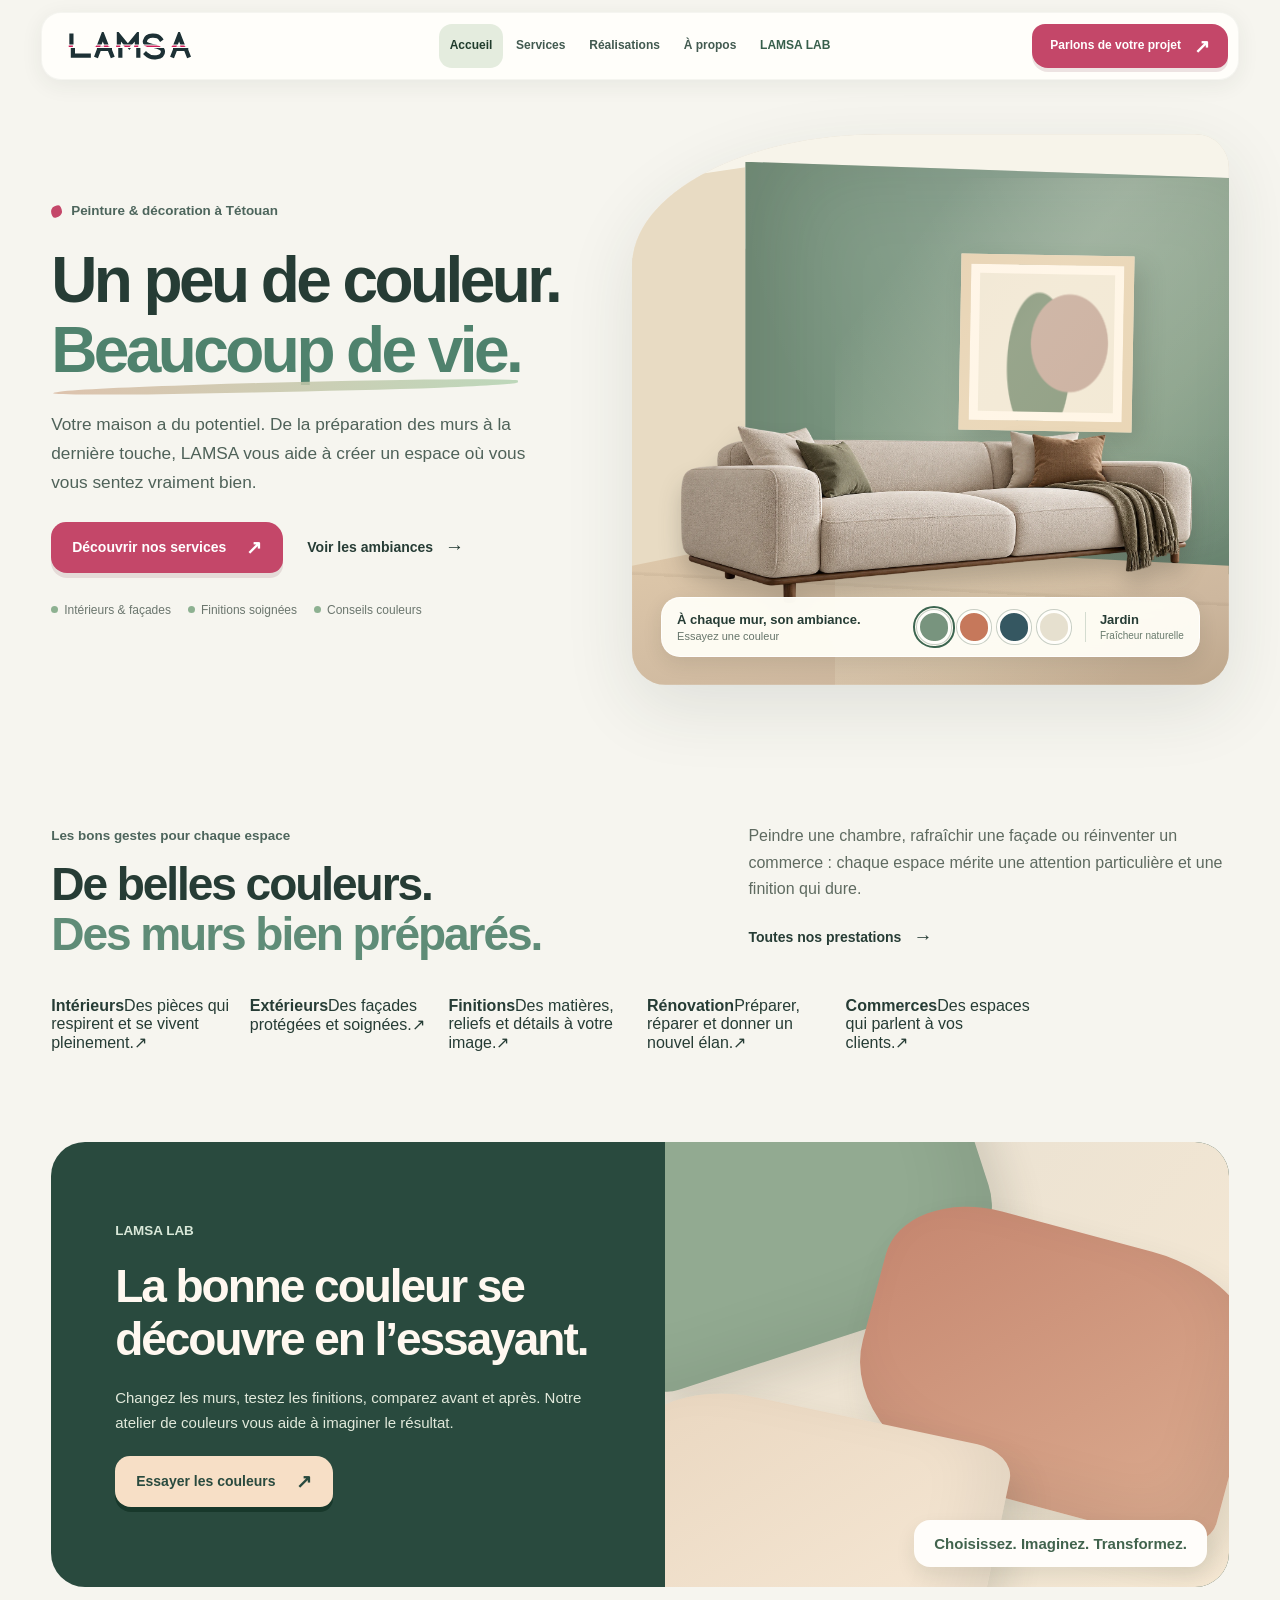
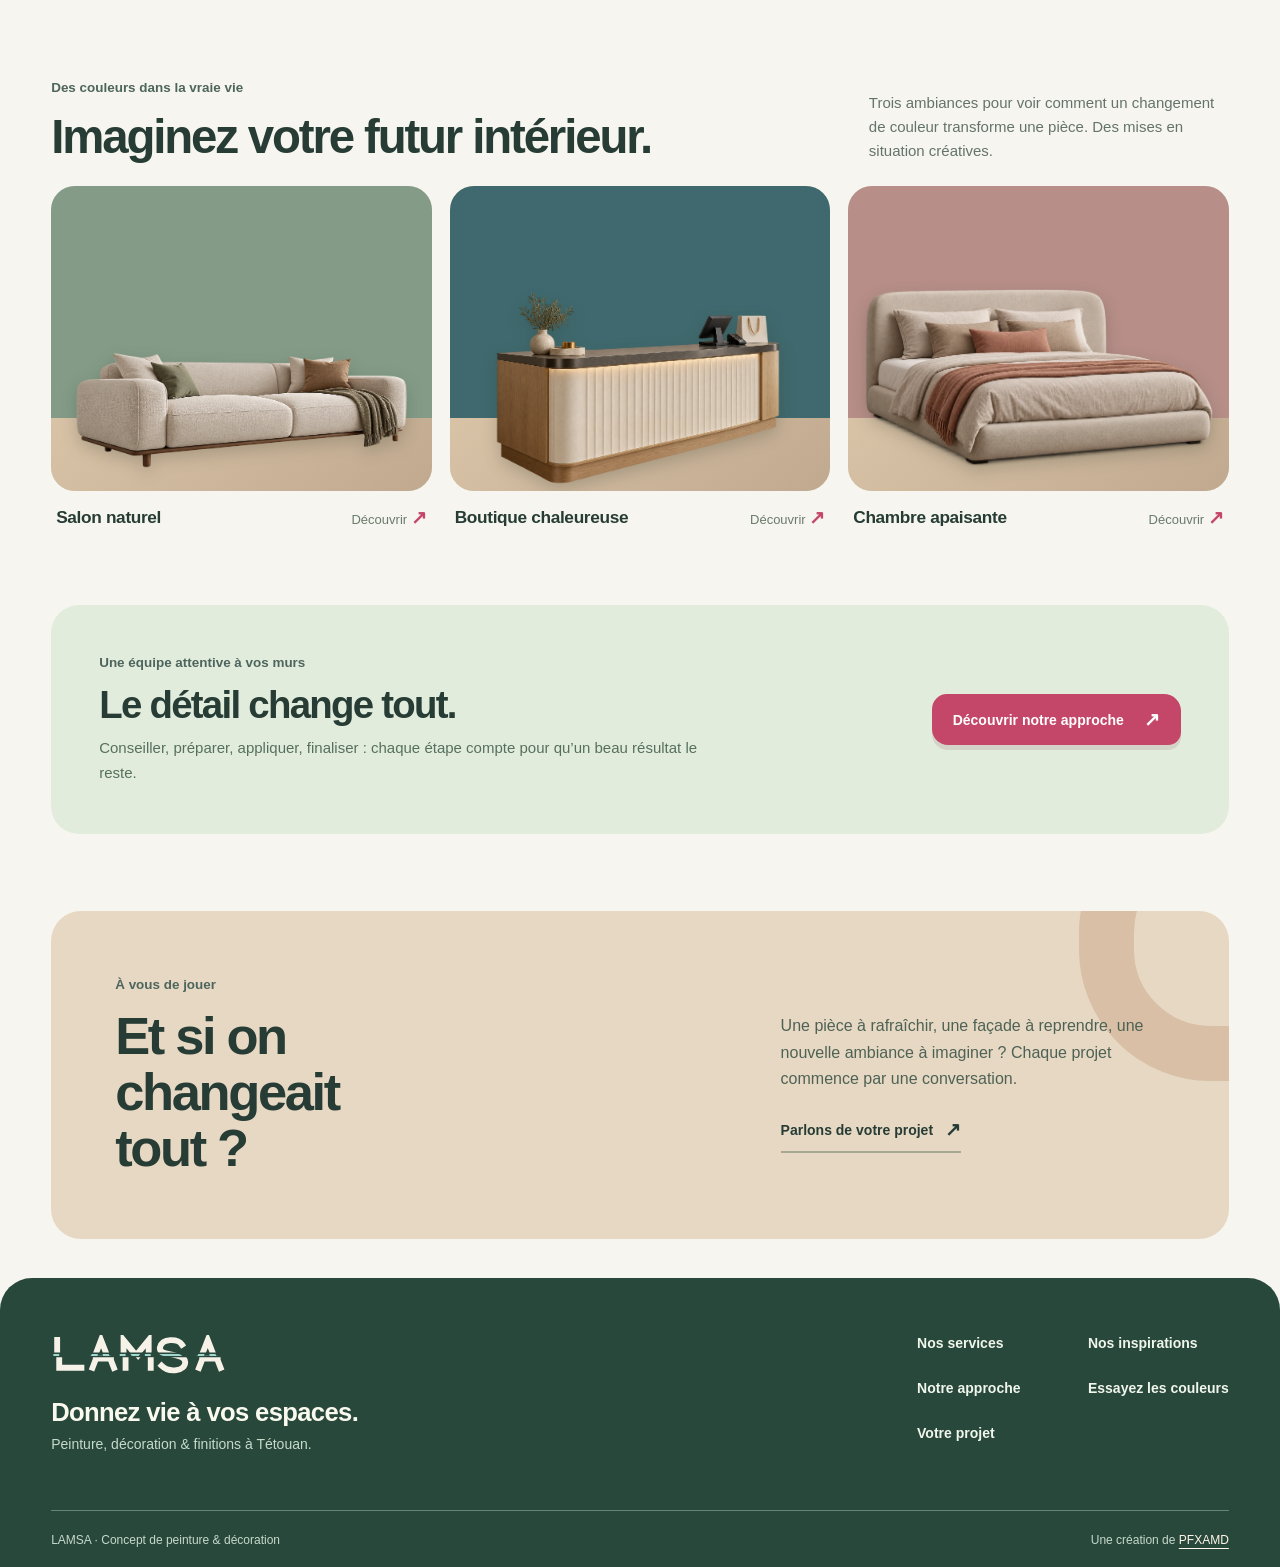
==== commit 535a02d3: "fix(nav): load centered navbar styling on index.html" ====
--- a/index.html
+++ b/index.html
@@ -4,7 +4,7 @@
 <title>Peinture &amp; décoration à Tétouan — LAMSA</title>
 <link rel="icon" href="brand/lamsa-symbol.svg" type="image/svg+xml">
 <link rel="stylesheet" href="brand/tokens.css">
-<link rel="stylesheet" href="assets/site.css?v=living-surfaces-1">
+<link rel="stylesheet" href="assets/site.css?v=living-surfaces-nav-centered-2">
 <script defer src="assets/site.js"></script>
 </head><body class="page-home"><div class="site-wrap"><a class="skip-site" href="#contenu">Aller au contenu</a>
 <header class="topbar"><div class="topbar-inner"><a class="topbar-logo" href="index.html" aria-label="LAMSA — Accueil"><img src="brand/lamsa-wordmark.svg" width="612" height="132" alt="LAMSA"></a><nav id="siteNav" class="topbar-nav" aria-label="Navigation principale"><a href="index.html" aria-current="page">Accueil</a><a href="services/" >Services</a><a href="realisations/" >Réalisations</a><a href="a-propos/" >À propos</a><a href="lab/" class="nav-lab" >LAMSA LAB</a><a href="devis/" class="nav-quote" >Parlons de votre projet <span aria-hidden="true">↗</span></a></nav><button class="menu-toggle" type="button" aria-controls="siteNav" aria-expanded="false" aria-label="Ouvrir le menu"><span class="menu-glyph" aria-hidden="true"></span><span class="menu-text">Menu</span></button></div></header>
--- a/assets/site.css
+++ b/assets/site.css
@@ -10,16 +10,17 @@
 .site-wrap{max-width:1690px;margin:auto;overflow:clip;min-height:100dvh}
 /* A calm, comfortable navigation surface—soft paint finish, generous touch targets. */
 .topbar{position:sticky;top:0;z-index:70;padding:12px clamp(15px,3.2vw,52px);background:rgba(246,245,239,.96);backdrop-filter:blur(16px);-webkit-backdrop-filter:blur(16px)}
-.topbar-inner{min-height:68px;border-radius:20px;background:var(--white);box-shadow:0 5px 22px rgba(43,59,45,.07),inset 0 0 0 1px rgba(75,95,76,.055);padding:8px 11px 8px clamp(16px,2vw,30px);display:flex;align-items:center;gap:clamp(12px,2vw,30px);justify-content:space-between;transition:box-shadow .2s ease}
+.topbar-inner{position:relative;min-height:68px;border-radius:20px;background:var(--white);box-shadow:0 5px 22px rgba(43,59,45,.07),inset 0 0 0 1px rgba(75,95,76,.055);padding:8px clamp(16px,2vw,30px);display:grid;grid-template-columns:minmax(0,1fr);align-items:center;transition:box-shadow .2s ease}
 .topbar.is-scrolled .topbar-inner{box-shadow:0 11px 28px rgba(43,59,45,.15)}
-.topbar-logo{display:block;flex:none;width:clamp(113px,10vw,146px)}.topbar-logo img{width:100%;height:auto}
-.topbar-nav{display:flex;align-items:center;justify-content:flex-end;gap:2px;margin-left:auto}
+.topbar-logo{display:block;grid-area:1/1;justify-self:start;position:relative;z-index:1;width:clamp(113px,10vw,146px)}.topbar-logo img{width:100%;height:auto}
+/* Keep the five page links centered in the entire navbar, independent of the logo and CTA. */
+.topbar-nav{grid-area:1/1;display:flex;align-items:center;justify-content:center;gap:2px;min-width:0;margin:0}
 .topbar-nav>a{min-height:44px;display:inline-flex;align-items:center;justify-content:center;padding:11px clamp(8px,.85vw,16px);border-radius:13px;font-size:clamp(12px,.9vw,14px);font-weight:630;line-height:1.15;white-space:nowrap;color:#425a50;transition:background .18s,color .18s,transform .18s}
 .topbar-nav>a:not(.nav-quote):hover{background:#edf2e9;color:var(--ink)}
 .topbar-nav>a:not(.nav-quote)[aria-current="page"]{background:#e4ecde;color:#203c2c}
 .topbar-nav .nav-lab{color:#375f4b}
-.topbar-nav>a.nav-quote{margin-left:clamp(7px,1.7vw,25px);padding:11px 18px;gap:13px;background:var(--pink);color:white;border-radius:13px 16px 12px 16px;font-weight:740;box-shadow:0 4px 0 rgba(109,32,49,.12)}
-.topbar-nav>a.nav-quote:hover{background:#af3559;transform:translateY(-2px)}
+.topbar-nav>a.nav-quote{position:absolute;right:11px;top:50%;transform:translateY(-50%);margin-left:0;padding:11px 18px;gap:13px;background:var(--pink);color:white;border-radius:13px 16px 12px 16px;font-weight:740;box-shadow:0 4px 0 rgba(109,32,49,.12)}
+.topbar-nav>a.nav-quote:hover{background:#af3559;transform:translateY(calc(-50% - 2px))}
 .topbar-nav>a.nav-quote[aria-current="page"]{background:#9c2d4c}
 .topbar-nav .nav-quote span{font-size:19px;line-height:1}
 .menu-toggle{display:none;gap:10px;align-items:center;justify-content:center;min-height:44px;border:0;background:#e9f0e7;border-radius:13px;padding:0 13px;color:var(--ink);font-weight:700;font-size:13px}
@@ -265,12 +266,13 @@
 @media(max-width:1230px){.topbar-nav>a{font-size:12px;padding-inline:9px}.topbar-logo{width:125px}.topbar-nav>a.nav-quote{padding-inline:12px;margin-left:4px}}
 @media(max-width:1020px){.topbar{padding-inline:12px}.topbar-inner{min-height:62px}.topbar-nav>a{font-size:11px;padding:10px 8px}.topbar-logo{width:112px}.hero{grid-template-columns:.9fr 1.1fr}.change-group{grid-template-columns:1fr auto}.theme-description{grid-column:1/-1;display:flex;flex-direction:row;gap:12px;border-left:0;border-top:1px solid #d4dcd0;padding:8px 0 0}.service-detail{min-height:380px}}
 @media(max-width:820px){
- .topbar{padding:9px 12px}.topbar-inner{min-height:58px;border-radius:17px;padding:8px 10px 8px 17px}.topbar-logo{width:121px}
+ .topbar{padding:9px 12px}.topbar-inner{display:flex;min-height:58px;border-radius:17px;padding:8px 10px 8px 17px}.topbar-logo{width:121px}
  .menu-toggle{display:inline-flex;margin-left:auto}
  .topbar-nav{display:none;position:absolute;top:calc(100% - 3px);left:12px;right:12px;padding:15px;background:#fffefa;border:1px solid #e0e7dc;border-radius:0 0 24px 24px;box-shadow:0 18px 30px #233d3030;flex-direction:column;align-items:stretch;gap:3px;max-height:calc(100dvh - 97px);overflow:auto}
  .topbar.menu-open .topbar-nav{display:flex}
  .topbar-nav>a{justify-content:flex-start;min-height:51px;font-size:17px;padding:13px 17px;border-radius:14px}
- .topbar-nav>a.nav-quote{justify-content:space-between;margin:10px 0 0;min-height:53px;font-size:15px}
+ .topbar-nav>a.nav-quote{position:static;transform:none;justify-content:space-between;margin:10px 0 0;min-height:53px;font-size:15px}
+ .topbar-nav>a.nav-quote:hover{transform:none}
  .hero{grid-template-columns:1fr;padding-top:22px;gap:17px;min-height:0}.hero-copy{padding:15px 0 10px;gap:20px}
  .hero h1{font-size:clamp(49px,8.4vw,76px)}.hero-art{height:clamp(390px,62vw,565px)}
  .section-intro{grid-template-columns:1fr;gap:14px}.service-ledger{grid-template-columns:repeat(2,minmax(0,1fr))}.service-teaser{grid-column:span 1;min-height:218px}.service-teaser:nth-child(n+4){grid-column:span 1;min-height:218px}
